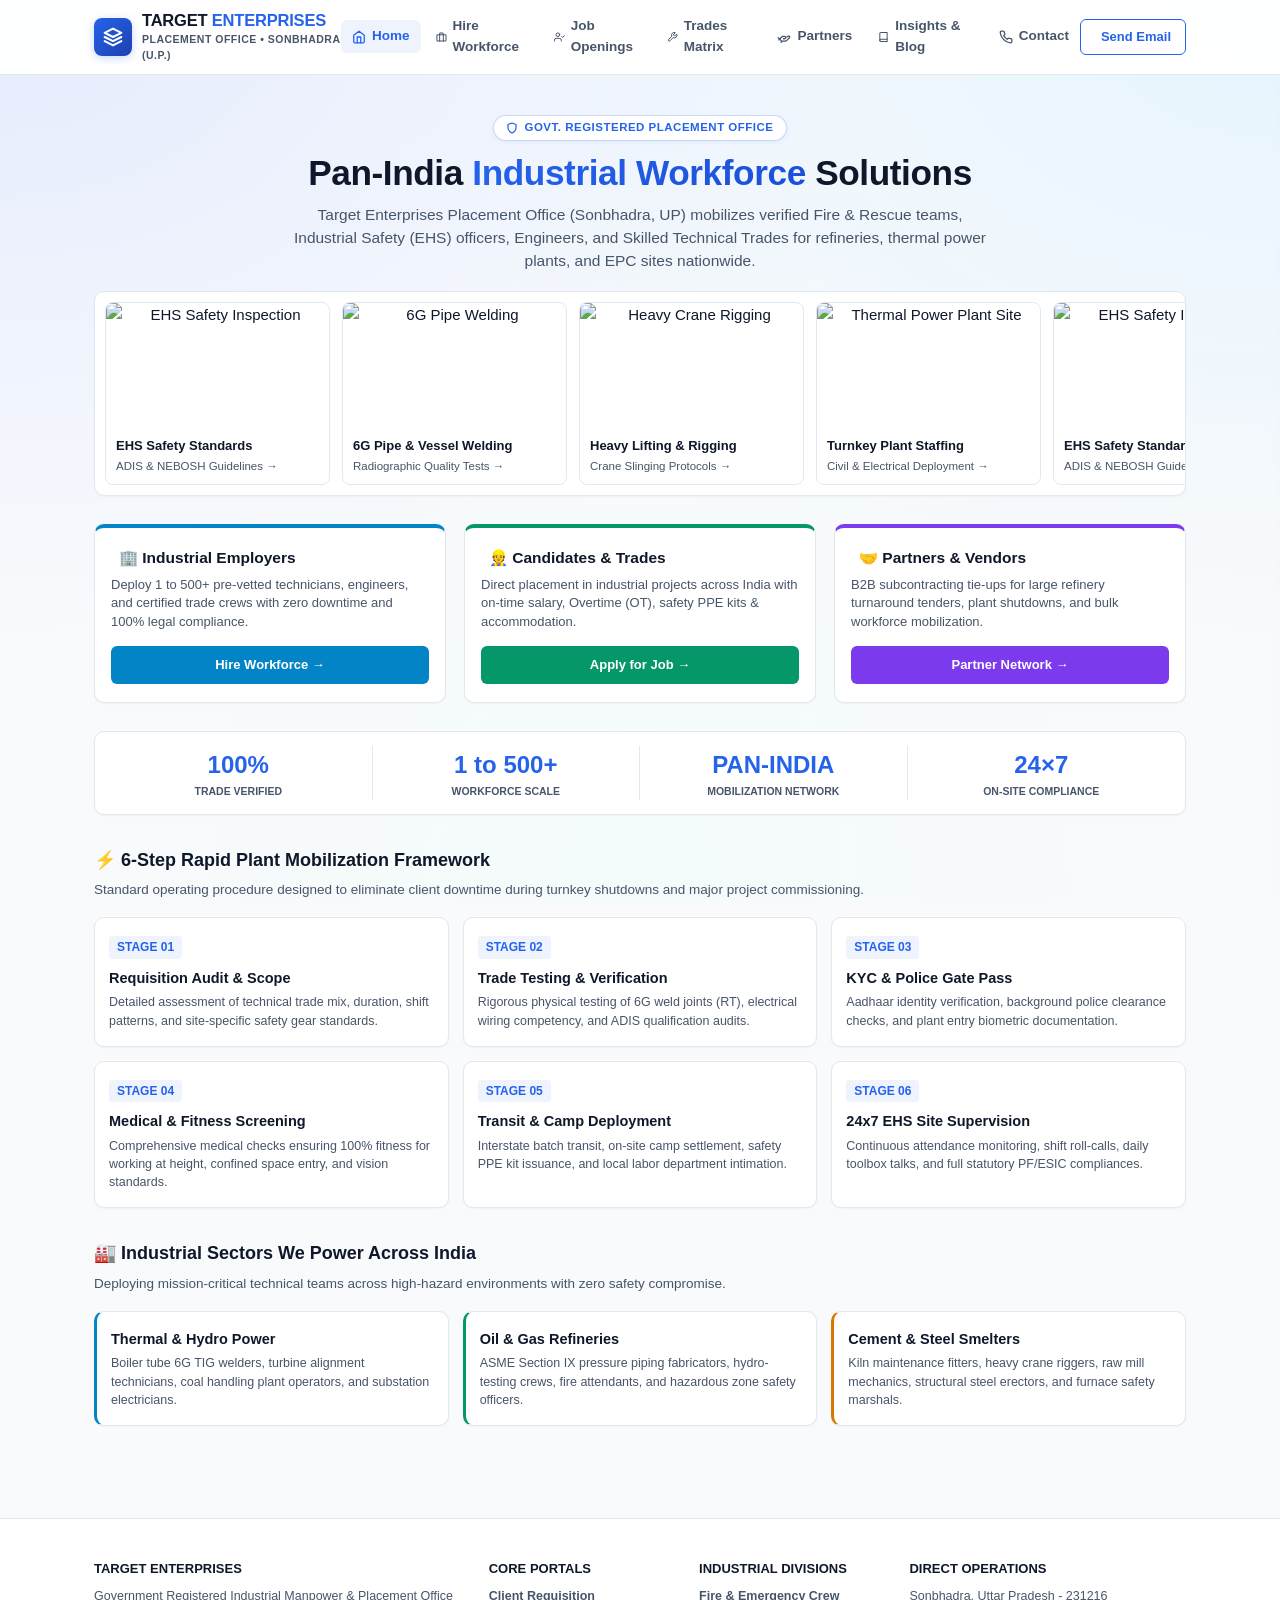
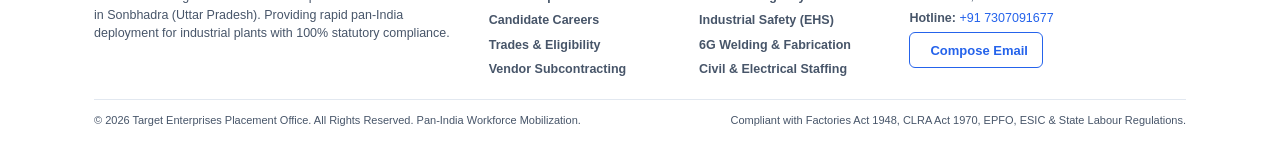
==== index.html @ e590d03d "audit: complete forensic audit pass - fix CSP whitelist for unsplash/formsubmit, auto-closing drawer" ====
<!DOCTYPE html>
<html lang="en">
<head>
  <meta charset="UTF-8" />
  <meta name="viewport" content="width=device-width, initial-scale=1.0, maximum-scale=5.0, viewport-fit=cover" />
  <title>Pan-India Industrial Workforce Solutions | Target Enterprises Placement Office</title>
  <meta name="description" content="Target Enterprises Placement Office Sonbhadra UP. Supply of 1 to 500+ verified technical manpower for refineries, power plants and EPC sites." />
  <link rel="icon" type="image/svg+xml" href="data:image/svg+xml,%3Csvg xmlns='http://www.w3.org/2000/svg' viewBox='0 0 24 24' fill='none' stroke='%232563eb' stroke-width='2.5' stroke-linecap='round' stroke-linejoin='round'%3E%3Cpath d='M12 2L2 7l10 5 10-5-10-5zM2 17l10 5 10-5M2 12l10 5 10-5'/%3E%3C/svg%3E" />
  <link rel="stylesheet" href="style.css?v=2026.09.21" />
</head>
<body>

  <header class="site-header">
    <div class="container header-flex">
      <div class="brand-unit">
        <div class="brand-icon-box"><svg viewBox="0 0 24 24" fill="none" stroke="#ffffff" stroke-width="2.5" stroke-linecap="round" stroke-linejoin="round"><path d="M12 2L2 7l10 5 10-5-10-5zM2 17l10 5 10-5M2 12l10 5 10-5"/></svg></div>
        <div class="brand-details">
          <a href="index.html" class="brand-title">TARGET <span>ENTERPRISES</span></a>
          <span class="brand-subtitle">Placement Office • Sonbhadra (U.P.)</span>
        </div>
      </div>

      <ul class="main-nav-links">
        <li><a href="index.html" class="active"><svg viewBox="0 0 24 24" fill="none" stroke-linecap="round" stroke-linejoin="round"><path d="M3 9l9-7 9 7v11a2 2 0 0 1-2 2H5a2 2 0 0 1-2-2z"></path><polyline points="9 22 9 12 15 12 15 22"></polyline></svg> <span>Home</span></a></li><li><a href="hire-manpower.html"><svg viewBox="0 0 24 24" fill="none" stroke-linecap="round" stroke-linejoin="round"><rect x="2" y="7" width="20" height="14" rx="2" ry="2"></rect><path d="M16 21V5a2 2 0 0 0-2-2h-4a2 2 0 0 0-2 2v16"></path></svg> <span>Hire Workforce</span></a></li><li><a href="jobs.html"><svg viewBox="0 0 24 24" fill="none" stroke-linecap="round" stroke-linejoin="round"><path d="M16 21v-2a4 4 0 0 0-4-4H5a4 4 0 0 0-4 4v2"></path><circle cx="8.5" cy="7" r="4"></circle><polyline points="17 11 19 13 23 9"></polyline></svg> <span>Job Openings</span></a></li><li><a href="services.html"><svg viewBox="0 0 24 24" fill="none" stroke-linecap="round" stroke-linejoin="round"><path d="M14.7 6.3a1 1 0 0 0 0 1.4l1.6 1.6a1 1 0 0 0 1.4 0l3.77-3.77a6 6 0 0 1-7.94 7.94l-6.91 6.91a2.12 2.12 0 0 1-3-3l6.91-6.91a6 6 0 0 1 7.94-7.94l-3.76 3.76z"></path></svg> <span>Trades Matrix</span></a></li><li><a href="partners.html"><svg viewBox="0 0 24 24" fill="none" stroke-linecap="round" stroke-linejoin="round"><path d="M11 15h2a2 2 0 1 0 0-4h-3c-.6 0-1.1.2-1.4.6L3 17"></path><path d="m7 21 1.6-1.4c.3-.4.8-.6 1.4-.6h4c1.1 0 2.1-.4 2.8-1.2l4.6-4.4a2 2 0 0 0-2.8-2.8L17 12"></path><path d="m2 13 6 6"></path></svg> <span>Partners</span></a></li><li><a href="blog.html"><svg viewBox="0 0 24 24" fill="none" stroke-linecap="round" stroke-linejoin="round"><path d="M4 19.5A2.5 2.5 0 0 1 6.5 17H20"></path><path d="M6.5 2H20v20H6.5A2.5 2.5 0 0 1 4 19.5v-15A2.5 2.5 0 0 1 6.5 2z"></path></svg> <span>Insights & Blog</span></a></li><li><a href="contact.html"><svg viewBox="0 0 24 24" fill="none" stroke-linecap="round" stroke-linejoin="round"><path d="M22 16.92v3a2 2 0 0 1-2.18 2 19.79 19.79 0 0 1-8.63-3.07 19.5 19.5 0 0 1-6-6 19.79 19.79 0 0 1-3.07-8.67A2 2 0 0 1 4.11 2h3a2 2 0 0 1 2 1.72 12.84 12.84 0 0 0 .7 2.81 2 2 0 0 1-.45 2.11L8.09 9.91a16 16 0 0 0 6 6l1.27-1.27a2 2 0 0 1 2.11-.45 12.84 12.84 0 0 0 2.81.7A2 2 0 0 1 22 16.92z"></path></svg> <span>Contact</span></a></li>
      </ul>

      <div class="header-action-group">
        <a href="send-email.html" class="header-btn header-btn-email">
          <svg viewBox="0 0 24 24" fill="none" stroke-linecap="round" stroke-linejoin="round"><path d="M4 4h16c1.1 0 2 .9 2 2v12c0 1.1-.9 2-2 2H4c-1.1 0-2-.9-2-2V6c0-1.1.9-2 2-2z"></path><polyline points="22,6 12,13 2,6"></polyline></svg> <span>Send Email</span>
        </a>
        <button class="header-btn-icon-menu" id="openDrawerTrigger" aria-label="Navigation Menu">
          <svg viewBox="0 0 24 24" fill="none" stroke-linecap="round" stroke-linejoin="round"><line x1="4" y1="6" x2="20" y2="6"></line><line x1="4" y1="12" x2="20" y2="12"></line><line x1="4" y1="18" x2="20" y2="18"></line></svg>
        </button>
      </div>
    </div>
  </header>

  <div class="drawer-backdrop" id="drawerBackdrop"></div>
  <div class="mega-drawer" id="megaDrawer">
    <div class="drawer-top">
      <h3>TARGET <span>NAVIGATION</span></h3>
      <button class="drawer-close" id="closeDrawerTrigger" aria-label="Close"><svg viewBox="0 0 24 24" fill="none" stroke-linecap="round" stroke-linejoin="round"><line x1="18" y1="6" x2="6" y2="18"></line><line x1="6" y1="6" x2="18" y2="18"></line></svg></button>
    </div>
    <ul class="drawer-links-list">
      <li><a href="index.html" class="active"><svg viewBox="0 0 24 24" fill="none" stroke-linecap="round" stroke-linejoin="round"><path d="M3 9l9-7 9 7v11a2 2 0 0 1-2 2H5a2 2 0 0 1-2-2z"></path><polyline points="9 22 9 12 15 12 15 22"></polyline></svg> <span>Home</span></a></li><li><a href="hire-manpower.html"><svg viewBox="0 0 24 24" fill="none" stroke-linecap="round" stroke-linejoin="round"><rect x="2" y="7" width="20" height="14" rx="2" ry="2"></rect><path d="M16 21V5a2 2 0 0 0-2-2h-4a2 2 0 0 0-2 2v16"></path></svg> <span>Hire Workforce</span></a></li><li><a href="jobs.html"><svg viewBox="0 0 24 24" fill="none" stroke-linecap="round" stroke-linejoin="round"><path d="M16 21v-2a4 4 0 0 0-4-4H5a4 4 0 0 0-4 4v2"></path><circle cx="8.5" cy="7" r="4"></circle><polyline points="17 11 19 13 23 9"></polyline></svg> <span>Job Openings</span></a></li><li><a href="services.html"><svg viewBox="0 0 24 24" fill="none" stroke-linecap="round" stroke-linejoin="round"><path d="M14.7 6.3a1 1 0 0 0 0 1.4l1.6 1.6a1 1 0 0 0 1.4 0l3.77-3.77a6 6 0 0 1-7.94 7.94l-6.91 6.91a2.12 2.12 0 0 1-3-3l6.91-6.91a6 6 0 0 1 7.94-7.94l-3.76 3.76z"></path></svg> <span>Trades Matrix</span></a></li><li><a href="partners.html"><svg viewBox="0 0 24 24" fill="none" stroke-linecap="round" stroke-linejoin="round"><path d="M11 15h2a2 2 0 1 0 0-4h-3c-.6 0-1.1.2-1.4.6L3 17"></path><path d="m7 21 1.6-1.4c.3-.4.8-.6 1.4-.6h4c1.1 0 2.1-.4 2.8-1.2l4.6-4.4a2 2 0 0 0-2.8-2.8L17 12"></path><path d="m2 13 6 6"></path></svg> <span>Partners</span></a></li><li><a href="blog.html"><svg viewBox="0 0 24 24" fill="none" stroke-linecap="round" stroke-linejoin="round"><path d="M4 19.5A2.5 2.5 0 0 1 6.5 17H20"></path><path d="M6.5 2H20v20H6.5A2.5 2.5 0 0 1 4 19.5v-15A2.5 2.5 0 0 1 6.5 2z"></path></svg> <span>Insights & Blog</span></a></li><li><a href="contact.html"><svg viewBox="0 0 24 24" fill="none" stroke-linecap="round" stroke-linejoin="round"><path d="M22 16.92v3a2 2 0 0 1-2.18 2 19.79 19.79 0 0 1-8.63-3.07 19.5 19.5 0 0 1-6-6 19.79 19.79 0 0 1-3.07-8.67A2 2 0 0 1 4.11 2h3a2 2 0 0 1 2 1.72 12.84 12.84 0 0 0 .7 2.81 2 2 0 0 1-.45 2.11L8.09 9.91a16 16 0 0 0 6 6l1.27-1.27a2 2 0 0 1 2.11-.45 12.84 12.84 0 0 0 2.81.7A2 2 0 0 1 22 16.92z"></path></svg> <span>Contact</span></a></li>
      <li>
        <a href="send-email.html" style="background:var(--primary-subtle); color:var(--primary);">
          <svg viewBox="0 0 24 24" fill="none" stroke-linecap="round" stroke-linejoin="round"><path d="M4 4h16c1.1 0 2 .9 2 2v12c0 1.1-.9 2-2 2H4c-1.1 0-2-.9-2-2V6c0-1.1.9-2 2-2z"></path><polyline points="22,6 12,13 2,6"></polyline></svg> <span>Send Official Email</span>
        </a>
      </li>
    </ul>
    <div style="margin-top:auto; padding-top:14px; border-top:1px solid var(--border);">
      <a href="tel:+917307091677" class="btn-card btn-card-primary">
        <svg viewBox="0 0 24 24" fill="none" stroke-linecap="round" stroke-linejoin="round"><path d="M22 16.92v3a2 2 0 0 1-2.18 2 19.79 19.79 0 0 1-8.63-3.07 19.5 19.5 0 0 1-6-6 19.79 19.79 0 0 1-3.07-8.67A2 2 0 0 1 4.11 2h3a2 2 0 0 1 2 1.72 12.84 12.84 0 0 0 .7 2.81 2 2 0 0 1-.45 2.11L8.09 9.91a16 16 0 0 0 6 6l1.27-1.27a2 2 0 0 1 2.11-.45 12.84 12.84 0 0 0 2.81.7A2 2 0 0 1 22 16.92z"></path></svg> Call Hotline: +91 7307091677
      </a>
    </div>
  </div>

  <section class="hero-wrapper">
    <div class="container">
      <div class="pill-badge"><svg viewBox="0 0 24 24" fill="none" stroke-linecap="round" stroke-linejoin="round"><path d="M12 22s8-4 8-10V5l-8-3-8 3v7c0 6 8 10 8 10z"></path></svg> Govt. Registered Placement Office</div>
      <h1 class="hero-headline">Pan-India <span>Industrial Workforce</span> Solutions</h1>
      <p class="hero-subline">Target Enterprises Placement Office (Sonbhadra, UP) mobilizes verified Fire &amp; Rescue teams, Industrial Safety (EHS) officers, Engineers, and Skilled Technical Trades for refineries, thermal power plants, and EPC sites nationwide.</p>

      <div class="slider-outer-box">
        <div class="slider-track">
          <a href="services.html#ehs-safety" class="slide-card-link">
            <img src="https://images.unsplash.com/photo-1581092160607-ee22621dd758?auto=format&fit=crop&w=450&q=80" alt="EHS Safety Inspection" loading="lazy" />
            <div class="slide-info"><h4>EHS Safety Standards</h4><p>ADIS &amp; NEBOSH Guidelines &rarr;</p></div>
          </a>
          <a href="services.html#welding-6g" class="slide-card-link">
            <img src="https://images.unsplash.com/photo-1504307651254-35680f356dfd?auto=format&fit=crop&w=450&q=80" alt="6G Pipe Welding" loading="lazy" />
            <div class="slide-info"><h4>6G Pipe &amp; Vessel Welding</h4><p>Radiographic Quality Tests &rarr;</p></div>
          </a>
          <a href="services.html#heavy-rigging" class="slide-card-link">
            <img src="https://images.unsplash.com/photo-1516937941344-00b4e0337589?auto=format&fit=crop&w=450&q=80" alt="Heavy Crane Rigging" loading="lazy" />
            <div class="slide-info"><h4>Heavy Lifting &amp; Rigging</h4><p>Crane Slinging Protocols &rarr;</p></div>
          </a>
          <a href="services.html#turnkey-plants" class="slide-card-link">
            <img src="https://images.unsplash.com/photo-1486406146926-c627a92ad1ab?auto=format&fit=crop&w=450&q=80" alt="Thermal Power Plant Site" loading="lazy" />
            <div class="slide-info"><h4>Turnkey Plant Staffing</h4><p>Civil &amp; Electrical Deployment &rarr;</p></div>
          </a>
          <!-- Marquee Duplicates -->
          <a href="services.html#ehs-safety" class="slide-card-link">
            <img src="https://images.unsplash.com/photo-1581092160607-ee22621dd758?auto=format&fit=crop&w=450&q=80" alt="EHS Safety Inspection" loading="lazy" />
            <div class="slide-info"><h4>EHS Safety Standards</h4><p>ADIS &amp; NEBOSH Guidelines &rarr;</p></div>
          </a>
          <a href="services.html#welding-6g" class="slide-card-link">
            <img src="https://images.unsplash.com/photo-1504307651254-35680f356dfd?auto=format&fit=crop&w=450&q=80" alt="6G Pipe Welding" loading="lazy" />
            <div class="slide-info"><h4>6G Pipe &amp; Vessel Welding</h4><p>Radiographic Quality Tests &rarr;</p></div>
          </a>
          <a href="services.html#heavy-rigging" class="slide-card-link">
            <img src="https://images.unsplash.com/photo-1516937941344-00b4e0337589?auto=format&fit=crop&w=450&q=80" alt="Heavy Crane Rigging" loading="lazy" />
            <div class="slide-info"><h4>Heavy Lifting &amp; Rigging</h4><p>Crane Slinging Protocols &rarr;</p></div>
          </a>
          <a href="services.html#turnkey-plants" class="slide-card-link">
            <img src="https://images.unsplash.com/photo-1486406146926-c627a92ad1ab?auto=format&fit=crop&w=450&q=80" alt="Thermal Power Plant Site" loading="lazy" />
            <div class="slide-info"><h4>Turnkey Plant Staffing</h4><p>Civil &amp; Electrical Deployment &rarr;</p></div>
          </a>
        </div>
      </div>

      <div class="gateway-grid">
        <div class="gateway-card gate-client">
          <div>
            <div class="gateway-head"><span style="color:var(--blue);"><svg viewBox="0 0 24 24" fill="none" stroke-linecap="round" stroke-linejoin="round"><rect x="2" y="7" width="20" height="14" rx="2" ry="2"></rect><path d="M16 21V5a2 2 0 0 0-2-2h-4a2 2 0 0 0-2 2v16"></path></svg></span><div class="gateway-title">🏢 Industrial Employers</div></div>
            <p class="gateway-desc">Deploy 1 to 500+ pre-vetted technicians, engineers, and certified trade crews with zero downtime and 100% legal compliance.</p>
          </div>
          <a href="hire-manpower.html" class="btn-card btn-card-blue">Hire Workforce &rarr;</a>
        </div>

        <div class="gateway-card gate-candidate">
          <div>
            <div class="gateway-head"><span style="color:var(--green);"><svg viewBox="0 0 24 24" fill="none" stroke-linecap="round" stroke-linejoin="round"><path d="M16 21v-2a4 4 0 0 0-4-4H5a4 4 0 0 0-4 4v2"></path><circle cx="8.5" cy="7" r="4"></circle><polyline points="17 11 19 13 23 9"></polyline></svg></span><div class="gateway-title">👷 Candidates &amp; Trades</div></div>
            <p class="gateway-desc">Direct placement in industrial projects across India with on-time salary, Overtime (OT), safety PPE kits &amp; accommodation.</p>
          </div>
          <a href="jobs.html" class="btn-card btn-card-green">Apply for Job &rarr;</a>
        </div>

        <div class="gateway-card gate-partner">
          <div>
            <div class="gateway-head"><span style="color:var(--purple);"><svg viewBox="0 0 24 24" fill="none" stroke-linecap="round" stroke-linejoin="round"><path d="M11 15h2a2 2 0 1 0 0-4h-3c-.6 0-1.1.2-1.4.6L3 17"></path><path d="m7 21 1.6-1.4c.3-.4.8-.6 1.4-.6h4c1.1 0 2.1-.4 2.8-1.2l4.6-4.4a2 2 0 0 0-2.8-2.8L17 12"></path><path d="m2 13 6 6"></path></svg></span><div class="gateway-title">🤝 Partners &amp; Vendors</div></div>
            <p class="gateway-desc">B2B subcontracting tie-ups for large refinery turnaround tenders, plant shutdowns, and bulk workforce mobilization.</p>
          </div>
          <a href="partners.html" class="btn-card btn-card-purple">Partner Network &rarr;</a>
        </div>
      </div>

      <div class="stats-bar">
        <div class="stat-item"><div class="stat-number">100%</div><div class="stat-label">Trade Verified</div></div>
        <div class="stat-item"><div class="stat-number">1 to 500+</div><div class="stat-label">Workforce Scale</div></div>
        <div class="stat-item"><div class="stat-number">PAN-INDIA</div><div class="stat-label">Mobilization Network</div></div>
        <div class="stat-item"><div class="stat-number">24×7</div><div class="stat-label">On-Site Compliance</div></div>
      </div>

      <!-- COMPREHENSIVE SECTION 1: RAPID MOBILIZATION WORKFLOW -->
      <div class="rich-section">
        <h2 class="rich-section-title">⚡ 6-Step Rapid Plant Mobilization Framework</h2>
        <p class="rich-section-sub">Standard operating procedure designed to eliminate client downtime during turnkey shutdowns and major project commissioning.</p>
        <div class="workflow-grid">
          <div class="workflow-step-card">
            <span class="workflow-step-num">STAGE 01</span>
            <h4 class="workflow-step-title">Requisition Audit &amp; Scope</h4>
            <p class="workflow-step-desc">Detailed assessment of technical trade mix, duration, shift patterns, and site-specific safety gear standards.</p>
          </div>
          <div class="workflow-step-card">
            <span class="workflow-step-num">STAGE 02</span>
            <h4 class="workflow-step-title">Trade Testing &amp; Verification</h4>
            <p class="workflow-step-desc">Rigorous physical testing of 6G weld joints (RT), electrical wiring competency, and ADIS qualification audits.</p>
          </div>
          <div class="workflow-step-card">
            <span class="workflow-step-num">STAGE 03</span>
            <h4 class="workflow-step-title">KYC &amp; Police Gate Pass</h4>
            <p class="workflow-step-desc">Aadhaar identity verification, background police clearance checks, and plant entry biometric documentation.</p>
          </div>
          <div class="workflow-step-card">
            <span class="workflow-step-num">STAGE 04</span>
            <h4 class="workflow-step-title">Medical &amp; Fitness Screening</h4>
            <p class="workflow-step-desc">Comprehensive medical checks ensuring 100% fitness for working at height, confined space entry, and vision standards.</p>
          </div>
          <div class="workflow-step-card">
            <span class="workflow-step-num">STAGE 05</span>
            <h4 class="workflow-step-title">Transit &amp; Camp Deployment</h4>
            <p class="workflow-step-desc">Interstate batch transit, on-site camp settlement, safety PPE kit issuance, and local labor department intimation.</p>
          </div>
          <div class="workflow-step-card">
            <span class="workflow-step-num">STAGE 06</span>
            <h4 class="workflow-step-title">24x7 EHS Site Supervision</h4>
            <p class="workflow-step-desc">Continuous attendance monitoring, shift roll-calls, daily toolbox talks, and full statutory PF/ESIC compliances.</p>
          </div>
        </div>
      </div>

      <!-- COMPREHENSIVE SECTION 2: HIGH HAZARD PLANT SECTORS -->
      <div class="rich-section">
        <h2 class="rich-section-title">🏭 Industrial Sectors We Power Across India</h2>
        <p class="rich-section-sub">Deploying mission-critical technical teams across high-hazard environments with zero safety compromise.</p>
        <div class="workflow-grid">
          <div class="workflow-step-card" style="border-left: 3px solid var(--blue);">
            <h4 class="workflow-step-title">Thermal &amp; Hydro Power</h4>
            <p class="workflow-step-desc">Boiler tube 6G TIG welders, turbine alignment technicians, coal handling plant operators, and substation electricians.</p>
          </div>
          <div class="workflow-step-card" style="border-left: 3px solid var(--green);">
            <h4 class="workflow-step-title">Oil &amp; Gas Refineries</h4>
            <p class="workflow-step-desc">ASME Section IX pressure piping fabricators, hydro-testing crews, fire attendants, and hazardous zone safety officers.</p>
          </div>
          <div class="workflow-step-card" style="border-left: 3px solid var(--amber);">
            <h4 class="workflow-step-title">Cement &amp; Steel Smelters</h4>
            <p class="workflow-step-desc">Kiln maintenance fitters, heavy crane riggers, raw mill mechanics, structural steel erectors, and furnace safety marshals.</p>
          </div>
        </div>
      </div>
    </div>
  </section>

  <footer class="site-footer-4col">
    <div class="container">
      <div class="footer-grid">
        <div class="footer-col">
          <h4>TARGET ENTERPRISES</h4>
          <p>Government Registered Industrial Manpower &amp; Placement Office in Sonbhadra (Uttar Pradesh). Providing rapid pan-India deployment for industrial plants with 100% statutory compliance.</p>
        </div>
        <div class="footer-col">
          <h4>Core Portals</h4>
          <ul class="footer-links-list">
            <li><a href="hire-manpower.html">Client Requisition</a></li>
            <li><a href="jobs.html">Candidate Careers</a></li>
            <li><a href="services.html">Trades &amp; Eligibility</a></li>
            <li><a href="partners.html">Vendor Subcontracting</a></li>
          </ul>
        </div>
        <div class="footer-col">
          <h4>Industrial Divisions</h4>
          <ul class="footer-links-list">
            <li><a href="services.html#ehs-safety">Fire &amp; Emergency Crew</a></li>
            <li><a href="services.html#ehs-safety">Industrial Safety (EHS)</a></li>
            <li><a href="services.html#welding-6g">6G Welding &amp; Fabrication</a></li>
            <li><a href="services.html#turnkey-plants">Civil &amp; Electrical Staffing</a></li>
          </ul>
        </div>
        <div class="footer-col">
          <h4>Direct Operations</h4>
          <p>Sonbhadra, Uttar Pradesh - 231216</p>
          <p style="margin-top:3px;"><strong>Hotline:</strong> <a href="tel:+917307091677" style="color:var(--primary);">+91 7307091677</a></p>
          <p style="margin-top:5px;"><a href="send-email.html" class="header-btn header-btn-email"><svg viewBox="0 0 24 24" fill="none" stroke-linecap="round" stroke-linejoin="round"><path d="M4 4h16c1.1 0 2 .9 2 2v12c0 1.1-.9 2-2 2H4c-1.1 0-2-.9-2-2V6c0-1.1.9-2 2-2z"></path><polyline points="22,6 12,13 2,6"></polyline></svg> Compose Email</a></p>
        </div>
      </div>
      <div class="footer-bottom-bar">
        <span>&copy; 2026 Target Enterprises Placement Office. All Rights Reserved. Pan-India Workforce Mobilization.</span>
        <span>Compliant with Factories Act 1948, CLRA Act 1970, EPFO, ESIC &amp; State Labour Regulations.</span>
      </div>
    </div>
  </footer>

  <div class="mobile-sticky-dock">
    <a href="tel:+917307091677" class="dock-btn"><svg viewBox="0 0 24 24" fill="none" stroke-linecap="round" stroke-linejoin="round"><path d="M22 16.92v3a2 2 0 0 1-2.18 2 19.79 19.79 0 0 1-8.63-3.07 19.5 19.5 0 0 1-6-6 19.79 19.79 0 0 1-3.07-8.67A2 2 0 0 1 4.11 2h3a2 2 0 0 1 2 1.72 12.84 12.84 0 0 0 .7 2.81 2 2 0 0 1-.45 2.11L8.09 9.91a16 16 0 0 0 6 6l1.27-1.27a2 2 0 0 1 2.11-.45 12.84 12.84 0 0 0 2.81.7A2 2 0 0 1 22 16.92z"></path></svg> Call</a>
    <a href="send-email.html" class="dock-btn dock-btn-primary"><svg viewBox="0 0 24 24" fill="none" stroke-linecap="round" stroke-linejoin="round"><path d="M4 4h16c1.1 0 2 .9 2 2v12c0 1.1-.9 2-2 2H4c-1.1 0-2-.9-2-2V6c0-1.1.9-2 2-2z"></path><polyline points="22,6 12,13 2,6"></polyline></svg> Email</a>
    <a href="hire-manpower.html" class="dock-btn"><svg viewBox="0 0 24 24" fill="none" stroke-linecap="round" stroke-linejoin="round"><rect x="2" y="7" width="20" height="14" rx="2" ry="2"></rect><path d="M16 21V5a2 2 0 0 0-2-2h-4a2 2 0 0 0-2 2v16"></path></svg> Hire</a>
    <a href="jobs.html" class="dock-btn"><svg viewBox="0 0 24 24" fill="none" stroke-linecap="round" stroke-linejoin="round"><path d="M16 21v-2a4 4 0 0 0-4-4H5a4 4 0 0 0-4 4v2"></path><circle cx="8.5" cy="7" r="4"></circle><polyline points="17 11 19 13 23 9"></polyline></svg> Jobs</a>
  </div>

  <script>
    var openTrigger = document.getElementById('openDrawerTrigger');
    var closeTrigger = document.getElementById('closeDrawerTrigger');
    var drawerEl = document.getElementById('megaDrawer');
    var backdropEl = document.getElementById('drawerBackdrop');

    function toggleMenu(isOpen) {
      if (isOpen) {
        drawerEl.classList.add('open');
        backdropEl.classList.add('active');
        document.body.style.overflow = 'hidden';
      } else {
        drawerEl.classList.remove('open');
        backdropEl.classList.remove('active');
        document.body.style.overflow = '';
      }
    }
    if (openTrigger) openTrigger.addEventListener('click', function() { toggleMenu(true); });
    if (closeTrigger) closeTrigger.addEventListener('click', function() { toggleMenu(false); });
    if (backdropEl) backdropEl.addEventListener('click', function() { toggleMenu(false); });

    // SLIDER AUTO-RESUME CONTROLLER (2.5 SECONDS EXACT PAUSE)
    var sliderTrack = document.querySelector('.slider-track');
    if (sliderTrack) {
      var resumeTimeout;
      function pauseAndAutoResume() {
        sliderTrack.style.animationPlayState = 'paused';
        clearTimeout(resumeTimeout);
        resumeTimeout = setTimeout(function() {
          sliderTrack.style.animationPlayState = 'running';
        }, 2500);
      }
      sliderTrack.addEventListener('mouseenter', pauseAndAutoResume);
      sliderTrack.addEventListener('touchstart', pauseAndAutoResume, { passive: true });
      sliderTrack.addEventListener('click', pauseAndAutoResume);
    }
  </script>

  <script>
    var openTrigger = document.getElementById('openDrawerTrigger');
    var closeTrigger = document.getElementById('closeDrawerTrigger');
    var drawerEl = document.getElementById('megaDrawer');
    var backdropEl = document.getElementById('drawerBackdrop');

    function toggleMenu(isOpen) {
      if (isOpen) {
        drawerEl.classList.add('open');
        backdropEl.classList.add('active');
        document.body.style.overflow = 'hidden';
      } else {
        drawerEl.classList.remove('open');
        backdropEl.classList.remove('active');
        document.body.style.overflow = '';
      }
    }
    if (openTrigger) openTrigger.addEventListener('click', function() { toggleMenu(true); });
    if (closeTrigger) closeTrigger.addEventListener('click', function() { toggleMenu(false); });
    if (backdropEl) backdropEl.addEventListener('click', function() { toggleMenu(false); });

    // Auto close drawer when any link inside it is clicked (fixes in-page anchor freeze)
    if (drawerEl) {
      var dLinks = drawerEl.querySelectorAll('a');
      dLinks.forEach(function(link) {
        link.addEventListener('click', function() { toggleMenu(false); });
      });
    }

    // 2.5-Second Slider Pause & Auto-Resume Controller
    var sliderTrack = document.querySelector('.slider-track');
    if (sliderTrack) {
      var resumeTimeout;
      function pauseAndAutoResume() {
        sliderTrack.style.animationPlayState = 'paused';
        clearTimeout(resumeTimeout);
        resumeTimeout = setTimeout(function() {
          sliderTrack.style.animationPlayState = 'running';
        }, 2500);
      }
      sliderTrack.addEventListener('mouseenter', pauseAndAutoResume);
      sliderTrack.addEventListener('touchstart', pauseAndAutoResume, { passive: true });
      sliderTrack.addEventListener('click', pauseAndAutoResume);
    }
  </script>

</body>
</html>
---- style.css ----
/* TARGET ENTERPRISES - FORENSIC AUDITED MASTER DESIGN SYSTEM */
:root {
  --bg: #f8fafc;
  --surface: #ffffff;
  --surface-subtle: #f1f5f9;
  --border: #e2e8f0;
  --border-input: #cbd5e1;
  --text-main: #0f172a;
  --text-muted: #475569;
  --primary: #2563eb;
  --primary-hover: #1d4ed8;
  --primary-subtle: rgba(37, 99, 235, 0.08);
  --blue: #0284c7;
  --green: #059669;
  --amber: #d97706;
  --purple: #7c3aed;
  --red: #dc2626;
  --shadow-xs: 0 1px 2px rgba(15, 23, 42, 0.04);
  --shadow-sm: 0 2px 6px rgba(15, 23, 42, 0.06);
  --shadow-card: 0 4px 20px -2px rgba(15, 23, 42, 0.07);
  --radius: 10px;
}

*, *::before, *::after {
  box-sizing: border-box;
  margin: 0;
  padding: 0;
}

html {
  width: 100%;
  max-width: 100%;
  overflow-x: hidden;
  -webkit-text-size-adjust: 100%;
  scroll-behavior: smooth;
}

body {
  width: 100%;
  max-width: 100%;
  overflow-x: hidden;
  position: relative;
  background-color: var(--bg);
  background-image: 
    radial-gradient(at 0% 0%, rgba(224, 231, 255, 0.75) 0px, transparent 50%),
    radial-gradient(at 100% 0%, rgba(224, 242, 254, 0.75) 0px, transparent 50%),
    radial-gradient(at 50% 100%, rgba(240, 253, 250, 0.5) 0px, transparent 50%);
  background-attachment: fixed;
  color: var(--text-main);
  font-family: -apple-system, BlinkMacSystemFont, "Segoe UI", Roboto, Helvetica, Arial, sans-serif;
  font-size: 15px;
  line-height: 1.55;
  -webkit-font-smoothing: antialiased;
  padding-bottom: 0;
}

a { text-decoration: none; color: inherit; }

.container {
  width: 100%;
  max-width: 1140px;
  margin: 0 auto;
  padding-left: clamp(14px, 3vw, 24px);
  padding-right: clamp(14px, 3vw, 24px);
  overflow: hidden;
}

/* HEADER */
.site-header {
  position: sticky;
  top: 0;
  background: rgba(255, 255, 255, 0.96);
  backdrop-filter: blur(14px);
  -webkit-backdrop-filter: blur(14px);
  border-bottom: 1px solid var(--border);
  z-index: 1000;
  padding: 10px 0;
  width: 100%;
}
.header-flex {
  display: flex;
  justify-content: space-between;
  align-items: center;
  width: 100%;
}
.brand-unit { display: flex; align-items: center; gap: 10px; }
.brand-icon-box {
  width: 38px;
  height: 38px;
  background: linear-gradient(135deg, var(--primary), #1e40af);
  border-radius: 8px;
  display: flex;
  align-items: center;
  justify-content: center;
  flex-shrink: 0;
  box-shadow: 0 2px 8px rgba(37, 99, 235, 0.25);
}
.brand-icon-box svg { width: 20px; height: 20px; stroke: #ffffff; }
.brand-details { display: flex; flex-direction: column; }
.brand-title { font-size: 16.5px; font-weight: 800; letter-spacing: -0.2px; color: var(--text-main); line-height: 1.2; }
.brand-title span { color: var(--primary); }
.brand-subtitle { font-size: 10.5px; color: var(--text-muted); font-weight: 700; text-transform: uppercase; letter-spacing: 0.5px; }

.main-nav-links { display: flex; align-items: center; gap: 4px; list-style: none; }
.main-nav-links a {
  display: flex;
  align-items: center;
  gap: 6px;
  padding: 6px 11px;
  border-radius: 6px;
  font-size: 13.5px;
  font-weight: 600;
  color: var(--text-muted);
  transition: all 0.15s ease;
}
.main-nav-links a svg { width: 14px; height: 14px; stroke: currentColor; stroke-width: 2.2; }
.main-nav-links a:hover { color: var(--primary); background: var(--primary-subtle); }
.main-nav-links a.active { color: var(--primary); background: var(--primary-subtle); font-weight: 700; }

.header-action-group { display: flex; align-items: center; gap: 8px; }
.header-btn {
  height: 36px;
  padding: 0 14px;
  border-radius: 6px;
  font-size: 13px;
  font-weight: 700;
  display: inline-flex;
  align-items: center;
  justify-content: center;
  text-align: center;
  gap: 6px;
  cursor: pointer;
  border: 1px solid transparent;
  white-space: nowrap;
  transition: all 0.15s ease;
}
.header-btn-email { background: #ffffff; border-color: var(--primary); color: var(--primary); }
.header-btn-email:hover { background: var(--primary); color: #ffffff; }
.header-btn-icon-menu {
  display: none;
  width: 36px;
  height: 36px;
  padding: 0;
  border-radius: 6px;
  background: var(--surface-subtle);
  border: 1px solid var(--border);
  color: var(--text-main);
  align-items: center;
  justify-content: center;
  cursor: pointer;
}
.header-btn-icon-menu svg { width: 18px; height: 18px; stroke: currentColor; stroke-width: 2.2; }

/* DRAWER */
.drawer-backdrop {
  position: fixed;
  inset: 0;
  background: rgba(15, 23, 42, 0.45);
  backdrop-filter: blur(4px);
  z-index: 2000;
  display: none;
}
.drawer-backdrop.active { display: block; }
.mega-drawer {
  position: fixed;
  top: 0;
  right: -300px;
  width: 280px;
  height: 100vh;
  background: #ffffff;
  border-left: 1px solid var(--border);
  z-index: 2500;
  padding: 16px 14px;
  display: flex;
  flex-direction: column;
  box-shadow: -6px 0 20px rgba(0,0,0,0.08);
  transition: right 0.25s cubic-bezier(0.16, 1, 0.3, 1);
  overflow-y: auto;
}
.mega-drawer.open { right: 0; }
.drawer-top {
  display: flex;
  justify-content: space-between;
  align-items: center;
  padding-bottom: 12px;
  border-bottom: 1px solid var(--border);
  margin-bottom: 12px;
}
.drawer-top h3 { font-size: 15px; font-weight: 800; }
.drawer-close {
  background: var(--surface-subtle);
  border: 1px solid var(--border);
  border-radius: 6px;
  width: 30px;
  height: 30px;
  display: flex;
  align-items: center;
  justify-content: center;
  cursor: pointer;
  color: var(--text-muted);
}
.drawer-links-list { display: flex; flex-direction: column; gap: 4px; list-style: none; }
.drawer-links-list a {
  display: flex;
  align-items: center;
  gap: 10px;
  padding: 9px 12px;
  border-radius: 6px;
  font-size: 14px;
  font-weight: 600;
  color: var(--text-main);
}
.drawer-links-list a svg { width: 16px; height: 16px; stroke: var(--primary); stroke-width: 2.2; }
.drawer-links-list a:hover, .drawer-links-list a.active { background: var(--primary-subtle); color: var(--primary); font-weight: 700; }

/* HERO & BADGES */
.hero-wrapper {
  padding: clamp(24px, 4vw, 40px) 0 clamp(16px, 3vw, 24px) 0;
  text-align: center;
  width: 100%;
}
.pill-badge {
  display: inline-flex;
  align-items: center;
  justify-content: center;
  text-align: center;
  gap: 6px;
  background: #ffffff;
  color: var(--primary);
  border: 1px solid rgba(37, 99, 235, 0.25);
  box-shadow: 0 1px 4px rgba(37, 99, 235, 0.08);
  font-size: 11.5px;
  font-weight: 800;
  padding: 4px 12px;
  border-radius: 16px;
  text-transform: uppercase;
  letter-spacing: 0.5px;
  margin: 0 auto 10px auto;
  width: auto;
  max-width: 95%;
  height: 26px;
}
.pill-badge svg { width: 12px; height: 12px; stroke: currentColor; stroke-width: 2.5; }

.hero-headline {
  font-size: clamp(1.4rem, 2.5vw + 0.7rem, 2.2rem);
  font-weight: 900;
  letter-spacing: -0.4px;
  line-height: 1.25;
  margin-bottom: 8px;
  color: var(--text-main);
}
.hero-headline span {
  background: linear-gradient(135deg, var(--primary), #1d4ed8);
  -webkit-background-clip: text;
  -webkit-text-fill-color: transparent;
}
.hero-subline {
  font-size: clamp(13.5px, 1.1vw + 0.3rem, 15.5px);
  color: var(--text-muted);
  max-width: 700px;
  margin: 0 auto 18px auto;
  line-height: 1.5;
}

/* MARQUEE SLIDER */
.slider-outer-box {
  width: 100%;
  max-width: 100%;
  overflow: hidden;
  border-radius: var(--radius);
  margin: 10px 0 28px 0;
  border: 1px solid var(--border);
  background: #ffffff;
  contain: paint;
  position: relative;
  box-shadow: var(--shadow-xs);
}
.slider-track {
  display: flex;
  gap: 12px;
  padding: 10px;
  animation: smoothMarquee 26s linear infinite;
  width: max-content;
}
.slide-card-link {
  display: block;
  width: clamp(190px, 42vw, 225px);
  flex-shrink: 0;
  border-radius: 8px;
  overflow: hidden;
  background: #ffffff;
  border: 1px solid var(--border);
  cursor: pointer;
  transition: transform 0.2s ease, border-color 0.15s ease;
}
.slide-card-link:hover {
  transform: translateY(-2px);
  border-color: var(--primary);
}
.slide-card-link img { width: 100%; height: clamp(100px, 19vw, 125px); object-fit: cover; display: block; }
.slide-info { padding: 8px 10px; text-align: left; }
.slide-info h4 { font-size: 13px; font-weight: 800; color: var(--text-main); }
.slide-info p { font-size: 11.5px; color: var(--text-muted); margin-top: 2px; }

@keyframes smoothMarquee {
  0% { transform: translateX(0); }
  100% { transform: translateX(calc(-237px * 4)); }
}

/* GATEWAY CARDS */
.gateway-grid {
  display: grid;
  grid-template-columns: repeat(3, 1fr);
  gap: clamp(12px, 2vw, 18px);
  margin-bottom: 28px;
  text-align: left;
  width: 100%;
}
.gateway-card {
  background: #ffffff;
  border: 1px solid var(--border);
  border-radius: var(--radius);
  padding: 18px 16px;
  display: flex;
  flex-direction: column;
  justify-content: space-between;
  box-shadow: var(--shadow-xs);
  transition: transform 0.2s ease;
}
.gateway-card:hover { transform: translateY(-2px); }
.gate-client { border-top: 4px solid var(--blue); }
.gate-candidate { border-top: 4px solid var(--green); }
.gate-partner { border-top: 4px solid var(--purple); }
.gateway-head { display: flex; align-items: center; gap: 8px; margin-bottom: 6px; }
.gateway-title { font-size: 15.5px; font-weight: 800; color: var(--text-main); }
.gateway-desc { font-size: 13px; color: var(--text-muted); margin-bottom: 14px; line-height: 1.45; }

.btn-card {
  height: 38px;
  display: inline-flex;
  align-items: center;
  justify-content: center;
  text-align: center;
  padding: 0 14px;
  border-radius: 6px;
  font-size: 13px;
  font-weight: 700;
  border: none;
  cursor: pointer;
  width: 100%;
  transition: all 0.15s ease;
}
.btn-card-blue { background: var(--blue); color: #ffffff; }
.btn-card-green { background: var(--green); color: #ffffff; }
.btn-card-purple { background: var(--purple); color: #ffffff; }
.btn-card-primary { background: var(--primary); color: #ffffff; }
.btn-card:hover { filter: brightness(1.08); }

/* STATS */
.stats-bar {
  display: grid;
  grid-template-columns: repeat(4, 1fr);
  background: #ffffff;
  border: 1px solid var(--border);
  border-radius: var(--radius);
  padding: 14px 10px;
  margin-bottom: 28px;
  text-align: center;
  width: 100%;
  box-shadow: var(--shadow-xs);
}
.stat-item { border-right: 1px solid var(--border); padding: 0 6px; }
.stat-item:last-child { border-right: none; }
.stat-number { font-size: clamp(18px, 2.5vw, 24px); font-weight: 900; color: var(--primary); }
.stat-label { font-size: 10.5px; color: var(--text-muted); font-weight: 700; text-transform: uppercase; }

/* COMPREHENSIVE SECTIONS */
.rich-section { margin: 32px 0; text-align: left; }
.rich-section-title {
  font-size: 18px;
  font-weight: 800;
  color: var(--text-main);
  margin-bottom: 6px;
  display: flex;
  align-items: center;
  gap: 8px;
}
.rich-section-sub { font-size: 13.5px; color: var(--text-muted); margin-bottom: 16px; }
.workflow-grid { display: grid; grid-template-columns: repeat(3, 1fr); gap: 14px; }
.workflow-step-card {
  background: #ffffff;
  border: 1px solid var(--border);
  border-radius: var(--radius);
  padding: 16px 14px;
  box-shadow: var(--shadow-xs);
}
.workflow-step-num {
  font-size: 12px;
  font-weight: 900;
  color: var(--primary);
  background: var(--primary-subtle);
  padding: 2px 8px;
  border-radius: 4px;
  display: inline-block;
  margin-bottom: 8px;
}
.workflow-step-title { font-size: 14.5px; font-weight: 800; color: var(--text-main); margin-bottom: 4px; }
.workflow-step-desc { font-size: 12.5px; color: var(--text-muted); line-height: 1.45; }

/* COMPACT & CENTERED FORMS */
.form-card-wrapper {
  background: #ffffff;
  border: 1px solid var(--border);
  border-radius: 12px;
  padding: clamp(18px, 3.5vw, 30px);
  margin: 0 auto 36px auto;
  box-shadow: var(--shadow-card);
  width: 100%;
  max-width: 740px;
}
.gateway-grid .form-card-wrapper {
  max-width: 100%;
  margin: 0;
  padding: clamp(16px, 2.5vw, 22px);
}
.form-grid-2col {
  display: grid;
  grid-template-columns: 1fr 1fr;
  gap: 14px 16px;
  text-align: left;
  width: 100%;
}
.col-full { grid-column: 1 / -1; }

.form-group-item { display: flex; flex-direction: column; gap: 5px; width: 100%; }
.form-group-item label {
  font-size: 12px;
  font-weight: 700;
  color: #334155;
  text-transform: uppercase;
  letter-spacing: 0.3px;
}
.form-group-item input,
.form-group-item select,
.form-group-item textarea {
  width: 100%;
  height: 42px;
  background: #ffffff;
  border: 1px solid var(--border-input);
  border-radius: 6px;
  padding: 8px 12px;
  color: var(--text-main);
  font-size: 14px;
  outline: none;
  font-family: inherit;
  transition: border-color 0.15s ease, box-shadow 0.15s ease;
}
.form-group-item textarea { height: auto; min-height: 85px; padding: 10px 12px; }
.form-group-item input:focus,
.form-group-item select:focus,
.form-group-item textarea:focus {
  border-color: var(--primary);
  box-shadow: 0 0 0 2px var(--primary-subtle);
}
.form-group-item input[type="file"] {
  height: auto;
  padding: 8px 10px;
  font-size: 12.5px;
  border-style: dashed;
  background: var(--surface-subtle);
}

.btn-submit-action {
  grid-column: 1 / -1;
  height: 44px;
  max-width: 360px;
  margin: 12px auto 0 auto;
  width: 100%;
  display: inline-flex;
  align-items: center;
  justify-content: center;
  text-align: center;
  gap: 6px;
  padding: 0 20px;
  border-radius: 6px;
  font-size: 14px;
  font-weight: 800;
  cursor: pointer;
  border: none;
  color: #ffffff;
  background: linear-gradient(135deg, var(--primary), #1d4ed8);
  box-shadow: 0 2px 6px rgba(37, 99, 235, 0.25);
  transition: all 0.15s ease;
}
.btn-submit-action:hover { filter: brightness(1.08); transform: translateY(-1px); }

/* WEBMAIL */
.webmail-composer-card {
  background: #ffffff;
  border: 1px solid var(--border);
  border-radius: 12px;
  overflow: hidden;
  box-shadow: var(--shadow-card);
  max-width: 740px;
  margin: 0 auto 36px auto;
  width: 100%;
}
.webmail-top-strip {
  background: var(--surface-subtle);
  border-bottom: 1px solid var(--border);
  padding: 12px 18px;
  display: flex;
  align-items: center;
  justify-content: space-between;
}
.webmail-top-strip h3 { font-size: 13.5px; font-weight: 800; color: #1e293b; display: flex; align-items: center; gap: 6px; }
.pulse-green-dot { width: 8px; height: 8px; border-radius: 50%; background: var(--green); display: inline-block; }
.webmail-inner-padding { padding: clamp(16px, 3vw, 26px); }
.webmail-to-row {
  display: flex;
  align-items: center;
  border-bottom: 1px solid var(--border);
  padding: 7px 0;
  font-size: 12.5px;
}
.webmail-to-label { width: 55px; font-weight: 800; color: var(--text-muted); }
.webmail-to-val { font-weight: 700; color: var(--primary); }

.feedback-alert {
  display: none;
  grid-column: 1 / -1;
  padding: 10px 14px;
  border-radius: 6px;
  font-size: 13px;
  font-weight: 700;
  text-align: center;
}
.alert-ok { background: #ecfdf5; color: #065f46; border: 1px solid #a7f3d0; }
.alert-fail { background: #fef2f2; color: #991b1b; border: 1px solid #fecaca; }

/* EDUCATIONAL SECTIONS */
.educative-block {
  background: #ffffff;
  border: 1px solid var(--border);
  border-radius: var(--radius);
  padding: clamp(16px, 2.5vw, 22px);
  margin-bottom: 20px;
  scroll-margin-top: 60px;
  max-width: 860px;
  margin-left: auto;
  margin-right: auto;
  box-shadow: var(--shadow-xs);
}
.educative-block h3 { font-size: 16px; font-weight: 800; margin-bottom: 6px; }
.educative-block p { font-size: 13.5px; color: var(--text-muted); margin-bottom: 12px; line-height: 1.5; }
.spec-list { list-style: none; display: flex; flex-direction: column; gap: 6px; font-size: 13px; margin-bottom: 14px; }
.spec-list li { display: flex; align-items: flex-start; gap: 6px; }
.action-duo { display: flex; gap: 8px; flex-wrap: wrap; }

.compliance-note {
  font-size: 12px;
  color: var(--text-muted);
  background: var(--surface-subtle);
  border: 1px dashed var(--border);
  border-radius: 6px;
  padding: 10px 12px;
  margin-top: 8px;
  line-height: 1.4;
}

/* FOOTER */
.site-footer-4col {
  background: #ffffff;
  border-top: 1px solid var(--border);
  padding: clamp(28px, 4vw, 40px) 0 16px 0;
  margin-top: 36px;
  width: 100%;
}
.footer-grid {
  display: grid;
  grid-template-columns: 2fr 1fr 1fr 1.5fr;
  gap: clamp(16px, 2.5vw, 26px);
  margin-bottom: 20px;
  text-align: left;
}
.footer-col h4 { font-size: 13px; font-weight: 800; color: var(--text-main); margin-bottom: 8px; text-transform: uppercase; }
.footer-col p { font-size: 12.5px; color: var(--text-muted); line-height: 1.5; }
.footer-links-list { list-style: none; display: flex; flex-direction: column; gap: 5px; font-size: 12.5px; }
.footer-links-list a { color: var(--text-muted); font-weight: 600; }
.footer-links-list a:hover { color: var(--primary); }
.footer-bottom-bar {
  border-top: 1px solid var(--border);
  padding-top: 12px;
  display: flex;
  justify-content: space-between;
  align-items: center;
  flex-wrap: wrap;
  gap: 6px;
  font-size: 11px;
  color: var(--text-muted);
}

/* MOBILE DOCK */
.mobile-sticky-dock {
  display: none;
  position: fixed;
  bottom: 0;
  left: 0;
  right: 0;
  background: #ffffff;
  border-top: 1px solid var(--border);
  padding: 6px 8px calc(6px + env(safe-area-inset-bottom, 0px)) 8px;
  z-index: 1500;
  gap: 6px;
  box-shadow: 0 -2px 8px rgba(0,0,0,0.05);
}
.dock-btn {
  flex: 1;
  height: 38px;
  border-radius: 6px;
  font-size: 11.5px;
  font-weight: 700;
  display: flex;
  align-items: center;
  justify-content: center;
  text-align: center;
  gap: 4px;
  border: 1px solid var(--border);
  background: var(--surface-subtle);
  color: var(--text-main);
}
.dock-btn svg { width: 14px; height: 14px; stroke: currentColor; stroke-width: 2.2; }
.dock-btn-primary { background: var(--primary); color: #ffffff; border-color: var(--primary); }

/* BREAKPOINTS */
@media (max-width: 960px) {
  .main-nav-links { display: none; }
  .header-btn-icon-menu { display: inline-flex; }
  .gateway-grid { grid-template-columns: repeat(2, 1fr); }
  .workflow-grid { grid-template-columns: repeat(2, 1fr); }
  .footer-grid { grid-template-columns: 1fr 1fr; }
}

@media (max-width: 768px) {
  body {
    padding-bottom: calc(58px + env(safe-area-inset-bottom, 0px));
  }
  .mobile-sticky-dock { display: flex; }
  .stats-bar { grid-template-columns: repeat(2, 1fr); }
  .stat-item:nth-child(2) { border-right: none; }
  
  .form-group-item input,
  .form-group-item select,
  .form-group-item textarea {
    font-size: 16px !important;
  }
}

@media (max-width: 640px) {
  .gateway-grid,
  .workflow-grid,
  .form-grid-2col {
    grid-template-columns: 1fr !important;
  }
  .btn-submit-action {
    max-width: 100%;
  }
  .footer-grid { grid-template-columns: 1fr; gap: 16px; }
  .footer-bottom-bar { text-align: center; flex-direction: column; }
}
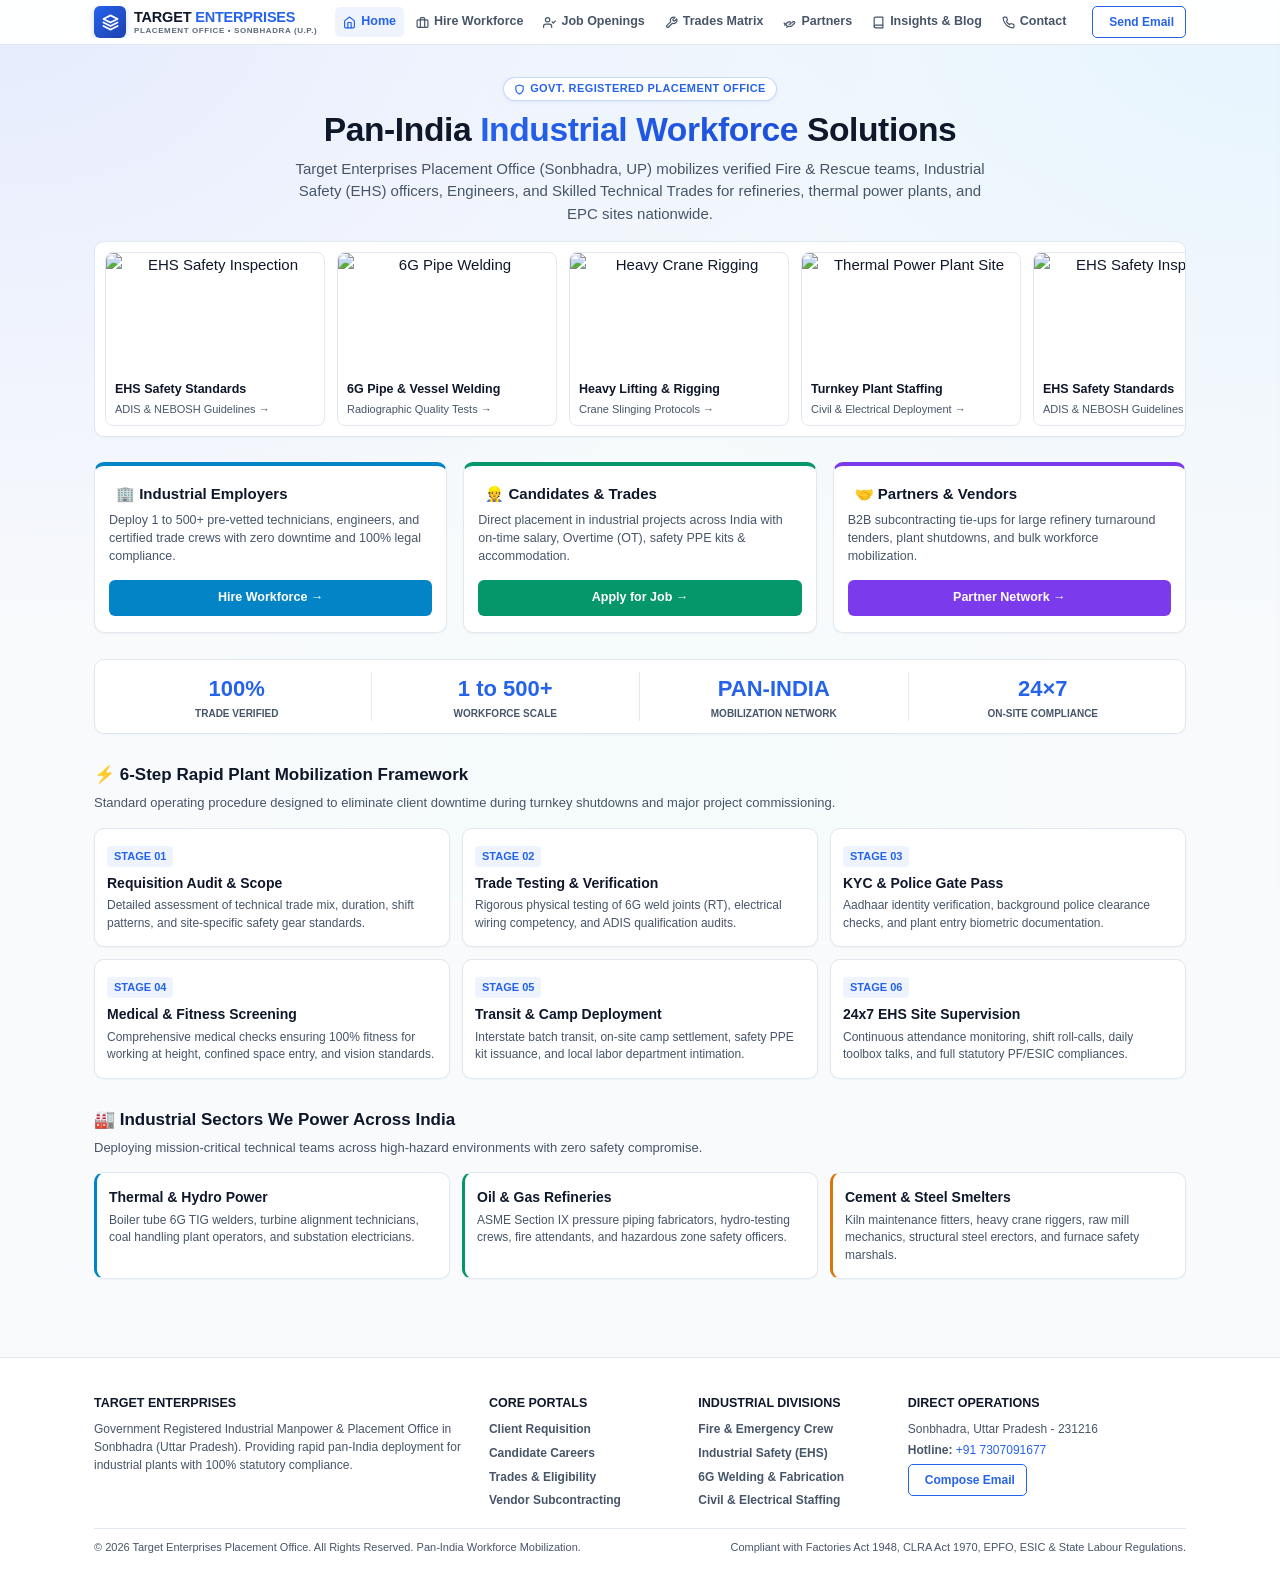
==== commit 30dabacd: "fix: micro-compact header subtitle (8px), enhanced visual alignment on services.html and all pages (" ====
--- a/index.html
+++ b/index.html
@@ -6,7 +6,7 @@
   <title>Pan-India Industrial Workforce Solutions | Target Enterprises Placement Office</title>
   <meta name="description" content="Target Enterprises Placement Office Sonbhadra UP. Supply of 1 to 500+ verified technical manpower for refineries, power plants and EPC sites." />
   <link rel="icon" type="image/svg+xml" href="data:image/svg+xml,%3Csvg xmlns='http://www.w3.org/2000/svg' viewBox='0 0 24 24' fill='none' stroke='%232563eb' stroke-width='2.5' stroke-linecap='round' stroke-linejoin='round'%3E%3Cpath d='M12 2L2 7l10 5 10-5-10-5zM2 17l10 5 10-5M2 12l10 5 10-5'/%3E%3C/svg%3E" />
-  <link rel="stylesheet" href="style.css?v=2026.09.21" />
+  <link rel="stylesheet" href="style.css?v=2026.09.22" />
 </head>
 <body>
 
--- a/style.css
+++ b/style.css
@@ -1,4 +1,4 @@
-/* TARGET ENTERPRISES - FORENSIC AUDITED MASTER DESIGN SYSTEM */
+/* TARGET ENTERPRISES - COMPACT HEADER & ENTERPRISE DESIGN */
 :root {
   --bg: #f8fafc;
   --surface: #ffffff;
@@ -21,6 +21,7 @@
   --radius: 10px;
 }
 
+/* ZERO-OVERFLOW ENFORCEMENT */
 *, *::before, *::after {
   box-sizing: border-box;
   margin: 0;
@@ -65,7 +66,7 @@
   overflow: hidden;
 }
 
-/* HEADER */
+/* ================= ULTRA-COMPACT HEADER ================= */
 .site-header {
   position: sticky;
   top: 0;
@@ -74,7 +75,7 @@
   -webkit-backdrop-filter: blur(14px);
   border-bottom: 1px solid var(--border);
   z-index: 1000;
-  padding: 10px 0;
+  padding: 6px 0; /* Ultra-compact height */
   width: 100%;
 }
 .header-flex {
@@ -83,52 +84,72 @@
   align-items: center;
   width: 100%;
 }
-.brand-unit { display: flex; align-items: center; gap: 10px; }
+
+.brand-unit { display: flex; align-items: center; gap: 8px; }
 .brand-icon-box {
-  width: 38px;
-  height: 38px;
+  width: 32px;
+  height: 32px;
   background: linear-gradient(135deg, var(--primary), #1e40af);
-  border-radius: 8px;
+  border-radius: 6px;
   display: flex;
   align-items: center;
   justify-content: center;
   flex-shrink: 0;
-  box-shadow: 0 2px 8px rgba(37, 99, 235, 0.25);
-}
-.brand-icon-box svg { width: 20px; height: 20px; stroke: #ffffff; }
-.brand-details { display: flex; flex-direction: column; }
-.brand-title { font-size: 16.5px; font-weight: 800; letter-spacing: -0.2px; color: var(--text-main); line-height: 1.2; }
+  box-shadow: 0 2px 6px rgba(37, 99, 235, 0.22);
+}
+.brand-icon-box svg { width: 17px; height: 17px; stroke: #ffffff; }
+
+.brand-details { display: flex; flex-direction: column; justify-content: center; }
+.brand-title {
+  font-size: 14.5px;
+  font-weight: 800;
+  letter-spacing: -0.2px;
+  color: var(--text-main);
+  line-height: 1.15;
+}
 .brand-title span { color: var(--primary); }
-.brand-subtitle { font-size: 10.5px; color: var(--text-muted); font-weight: 700; text-transform: uppercase; letter-spacing: 0.5px; }
+
+/* FONT SIZE SET TO 8px (MICRO-COMPACT & SLEEK AS REQUESTED) */
+.brand-subtitle {
+  font-size: 8px;
+  color: var(--text-muted);
+  font-weight: 700;
+  text-transform: uppercase;
+  letter-spacing: 0.6px;
+  line-height: 1;
+  margin-top: 2px;
+  opacity: 0.88;
+  white-space: nowrap;
+}
 
 .main-nav-links { display: flex; align-items: center; gap: 4px; list-style: none; }
 .main-nav-links a {
   display: flex;
   align-items: center;
-  gap: 6px;
-  padding: 6px 11px;
-  border-radius: 6px;
-  font-size: 13.5px;
+  gap: 5px;
+  padding: 5px 8px;
+  border-radius: 5px;
+  font-size: 12.5px;
   font-weight: 600;
   color: var(--text-muted);
   transition: all 0.15s ease;
 }
-.main-nav-links a svg { width: 14px; height: 14px; stroke: currentColor; stroke-width: 2.2; }
+.main-nav-links a svg { width: 13px; height: 13px; stroke: currentColor; stroke-width: 2.2; }
 .main-nav-links a:hover { color: var(--primary); background: var(--primary-subtle); }
 .main-nav-links a.active { color: var(--primary); background: var(--primary-subtle); font-weight: 700; }
 
-.header-action-group { display: flex; align-items: center; gap: 8px; }
+.header-action-group { display: flex; align-items: center; gap: 6px; }
 .header-btn {
-  height: 36px;
-  padding: 0 14px;
-  border-radius: 6px;
-  font-size: 13px;
+  height: 32px;
+  padding: 0 11px;
+  border-radius: 5px;
+  font-size: 12px;
   font-weight: 700;
   display: inline-flex;
   align-items: center;
   justify-content: center;
   text-align: center;
-  gap: 6px;
+  gap: 5px;
   cursor: pointer;
   border: 1px solid transparent;
   white-space: nowrap;
@@ -136,12 +157,13 @@
 }
 .header-btn-email { background: #ffffff; border-color: var(--primary); color: var(--primary); }
 .header-btn-email:hover { background: var(--primary); color: #ffffff; }
+
 .header-btn-icon-menu {
   display: none;
-  width: 36px;
-  height: 36px;
+  width: 32px;
+  height: 32px;
   padding: 0;
-  border-radius: 6px;
+  border-radius: 5px;
   background: var(--surface-subtle);
   border: 1px solid var(--border);
   color: var(--text-main);
@@ -149,7 +171,7 @@
   justify-content: center;
   cursor: pointer;
 }
-.header-btn-icon-menu svg { width: 18px; height: 18px; stroke: currentColor; stroke-width: 2.2; }
+.header-btn-icon-menu svg { width: 16px; height: 16px; stroke: currentColor; stroke-width: 2.2; }
 
 /* DRAWER */
 .drawer-backdrop {
@@ -164,13 +186,13 @@
 .mega-drawer {
   position: fixed;
   top: 0;
-  right: -300px;
-  width: 280px;
+  right: -280px;
+  width: 260px;
   height: 100vh;
   background: #ffffff;
   border-left: 1px solid var(--border);
   z-index: 2500;
-  padding: 16px 14px;
+  padding: 14px 12px;
   display: flex;
   flex-direction: column;
   box-shadow: -6px 0 20px rgba(0,0,0,0.08);
@@ -182,40 +204,40 @@
   display: flex;
   justify-content: space-between;
   align-items: center;
-  padding-bottom: 12px;
+  padding-bottom: 10px;
   border-bottom: 1px solid var(--border);
-  margin-bottom: 12px;
-}
-.drawer-top h3 { font-size: 15px; font-weight: 800; }
+  margin-bottom: 10px;
+}
+.drawer-top h3 { font-size: 14.5px; font-weight: 800; }
 .drawer-close {
   background: var(--surface-subtle);
   border: 1px solid var(--border);
-  border-radius: 6px;
-  width: 30px;
-  height: 30px;
+  border-radius: 5px;
+  width: 28px;
+  height: 28px;
   display: flex;
   align-items: center;
   justify-content: center;
   cursor: pointer;
   color: var(--text-muted);
 }
-.drawer-links-list { display: flex; flex-direction: column; gap: 4px; list-style: none; }
+.drawer-links-list { display: flex; flex-direction: column; gap: 3px; list-style: none; }
 .drawer-links-list a {
   display: flex;
   align-items: center;
-  gap: 10px;
-  padding: 9px 12px;
-  border-radius: 6px;
-  font-size: 14px;
+  gap: 9px;
+  padding: 8px 10px;
+  border-radius: 5px;
+  font-size: 13.5px;
   font-weight: 600;
   color: var(--text-main);
 }
-.drawer-links-list a svg { width: 16px; height: 16px; stroke: var(--primary); stroke-width: 2.2; }
+.drawer-links-list a svg { width: 15px; height: 15px; stroke: var(--primary); stroke-width: 2.2; }
 .drawer-links-list a:hover, .drawer-links-list a.active { background: var(--primary-subtle); color: var(--primary); font-weight: 700; }
 
 /* HERO & BADGES */
 .hero-wrapper {
-  padding: clamp(24px, 4vw, 40px) 0 clamp(16px, 3vw, 24px) 0;
+  padding: clamp(20px, 3.5vw, 32px) 0 clamp(14px, 2.5vw, 20px) 0;
   text-align: center;
   width: 100%;
 }
@@ -224,30 +246,30 @@
   align-items: center;
   justify-content: center;
   text-align: center;
-  gap: 6px;
+  gap: 5px;
   background: #ffffff;
   color: var(--primary);
   border: 1px solid rgba(37, 99, 235, 0.25);
   box-shadow: 0 1px 4px rgba(37, 99, 235, 0.08);
-  font-size: 11.5px;
+  font-size: 11px;
   font-weight: 800;
-  padding: 4px 12px;
-  border-radius: 16px;
+  padding: 3px 10px;
+  border-radius: 14px;
   text-transform: uppercase;
-  letter-spacing: 0.5px;
-  margin: 0 auto 10px auto;
+  letter-spacing: 0.4px;
+  margin: 0 auto 8px auto;
   width: auto;
   max-width: 95%;
-  height: 26px;
-}
-.pill-badge svg { width: 12px; height: 12px; stroke: currentColor; stroke-width: 2.5; }
+  height: 24px;
+}
+.pill-badge svg { width: 11px; height: 11px; stroke: currentColor; stroke-width: 2.5; }
 
 .hero-headline {
-  font-size: clamp(1.4rem, 2.5vw + 0.7rem, 2.2rem);
+  font-size: clamp(1.35rem, 2.3vw + 0.65rem, 2.1rem);
   font-weight: 900;
   letter-spacing: -0.4px;
   line-height: 1.25;
-  margin-bottom: 8px;
+  margin-bottom: 7px;
   color: var(--text-main);
 }
 .hero-headline span {
@@ -256,10 +278,10 @@
   -webkit-text-fill-color: transparent;
 }
 .hero-subline {
-  font-size: clamp(13.5px, 1.1vw + 0.3rem, 15.5px);
+  font-size: clamp(13px, 1vw + 0.3rem, 15px);
   color: var(--text-muted);
   max-width: 700px;
-  margin: 0 auto 18px auto;
+  margin: 0 auto 16px auto;
   line-height: 1.5;
 }
 
@@ -269,7 +291,7 @@
   max-width: 100%;
   overflow: hidden;
   border-radius: var(--radius);
-  margin: 10px 0 28px 0;
+  margin: 8px 0 24px 0;
   border: 1px solid var(--border);
   background: #ffffff;
   contain: paint;
@@ -285,7 +307,7 @@
 }
 .slide-card-link {
   display: block;
-  width: clamp(190px, 42vw, 225px);
+  width: clamp(185px, 40vw, 220px);
   flex-shrink: 0;
   border-radius: 8px;
   overflow: hidden;
@@ -298,22 +320,22 @@
   transform: translateY(-2px);
   border-color: var(--primary);
 }
-.slide-card-link img { width: 100%; height: clamp(100px, 19vw, 125px); object-fit: cover; display: block; }
-.slide-info { padding: 8px 10px; text-align: left; }
-.slide-info h4 { font-size: 13px; font-weight: 800; color: var(--text-main); }
-.slide-info p { font-size: 11.5px; color: var(--text-muted); margin-top: 2px; }
+.slide-card-link img { width: 100%; height: clamp(95px, 18vw, 120px); object-fit: cover; display: block; }
+.slide-info { padding: 7px 9px; text-align: left; }
+.slide-info h4 { font-size: 12.5px; font-weight: 800; color: var(--text-main); }
+.slide-info p { font-size: 11px; color: var(--text-muted); margin-top: 2px; }
 
 @keyframes smoothMarquee {
   0% { transform: translateX(0); }
-  100% { transform: translateX(calc(-237px * 4)); }
+  100% { transform: translateX(calc(-232px * 4)); }
 }
 
 /* GATEWAY CARDS */
 .gateway-grid {
   display: grid;
   grid-template-columns: repeat(3, 1fr);
-  gap: clamp(12px, 2vw, 18px);
-  margin-bottom: 28px;
+  gap: clamp(12px, 2vw, 16px);
+  margin-bottom: 26px;
   text-align: left;
   width: 100%;
 }
@@ -321,7 +343,7 @@
   background: #ffffff;
   border: 1px solid var(--border);
   border-radius: var(--radius);
-  padding: 18px 16px;
+  padding: 16px 14px;
   display: flex;
   flex-direction: column;
   justify-content: space-between;
@@ -332,19 +354,19 @@
 .gate-client { border-top: 4px solid var(--blue); }
 .gate-candidate { border-top: 4px solid var(--green); }
 .gate-partner { border-top: 4px solid var(--purple); }
-.gateway-head { display: flex; align-items: center; gap: 8px; margin-bottom: 6px; }
-.gateway-title { font-size: 15.5px; font-weight: 800; color: var(--text-main); }
-.gateway-desc { font-size: 13px; color: var(--text-muted); margin-bottom: 14px; line-height: 1.45; }
+.gateway-head { display: flex; align-items: center; gap: 7px; margin-bottom: 6px; }
+.gateway-title { font-size: 15px; font-weight: 800; color: var(--text-main); }
+.gateway-desc { font-size: 12.5px; color: var(--text-muted); margin-bottom: 14px; line-height: 1.45; }
 
 .btn-card {
-  height: 38px;
+  height: 36px;
   display: inline-flex;
   align-items: center;
   justify-content: center;
   text-align: center;
   padding: 0 14px;
   border-radius: 6px;
-  font-size: 13px;
+  font-size: 12.5px;
   font-weight: 700;
   border: none;
   cursor: pointer;
@@ -357,85 +379,85 @@
 .btn-card-primary { background: var(--primary); color: #ffffff; }
 .btn-card:hover { filter: brightness(1.08); }
 
-/* STATS */
+/* STATS BAR */
 .stats-bar {
   display: grid;
   grid-template-columns: repeat(4, 1fr);
   background: #ffffff;
   border: 1px solid var(--border);
   border-radius: var(--radius);
-  padding: 14px 10px;
-  margin-bottom: 28px;
+  padding: 12px 8px;
+  margin-bottom: 26px;
   text-align: center;
   width: 100%;
   box-shadow: var(--shadow-xs);
 }
 .stat-item { border-right: 1px solid var(--border); padding: 0 6px; }
 .stat-item:last-child { border-right: none; }
-.stat-number { font-size: clamp(18px, 2.5vw, 24px); font-weight: 900; color: var(--primary); }
-.stat-label { font-size: 10.5px; color: var(--text-muted); font-weight: 700; text-transform: uppercase; }
-
-/* COMPREHENSIVE SECTIONS */
-.rich-section { margin: 32px 0; text-align: left; }
+.stat-number { font-size: clamp(17px, 2.3vw, 22px); font-weight: 900; color: var(--primary); }
+.stat-label { font-size: 10px; color: var(--text-muted); font-weight: 700; text-transform: uppercase; }
+
+/* COMPREHENSIVE RICH SECTIONS */
+.rich-section { margin: 28px 0; text-align: left; }
 .rich-section-title {
-  font-size: 18px;
+  font-size: 17px;
   font-weight: 800;
   color: var(--text-main);
-  margin-bottom: 6px;
-  display: flex;
-  align-items: center;
-  gap: 8px;
-}
-.rich-section-sub { font-size: 13.5px; color: var(--text-muted); margin-bottom: 16px; }
-.workflow-grid { display: grid; grid-template-columns: repeat(3, 1fr); gap: 14px; }
+  margin-bottom: 5px;
+  display: flex;
+  align-items: center;
+  gap: 7px;
+}
+.rich-section-sub { font-size: 13px; color: var(--text-muted); margin-bottom: 14px; }
+.workflow-grid { display: grid; grid-template-columns: repeat(3, 1fr); gap: 12px; }
 .workflow-step-card {
   background: #ffffff;
   border: 1px solid var(--border);
   border-radius: var(--radius);
-  padding: 16px 14px;
+  padding: 14px 12px;
   box-shadow: var(--shadow-xs);
 }
 .workflow-step-num {
-  font-size: 12px;
+  font-size: 11px;
   font-weight: 900;
   color: var(--primary);
   background: var(--primary-subtle);
-  padding: 2px 8px;
+  padding: 2px 7px;
   border-radius: 4px;
   display: inline-block;
-  margin-bottom: 8px;
-}
-.workflow-step-title { font-size: 14.5px; font-weight: 800; color: var(--text-main); margin-bottom: 4px; }
-.workflow-step-desc { font-size: 12.5px; color: var(--text-muted); line-height: 1.45; }
+  margin-bottom: 6px;
+}
+.workflow-step-title { font-size: 14px; font-weight: 800; color: var(--text-main); margin-bottom: 3px; }
+.workflow-step-desc { font-size: 12px; color: var(--text-muted); line-height: 1.45; }
 
 /* COMPACT & CENTERED FORMS */
 .form-card-wrapper {
   background: #ffffff;
   border: 1px solid var(--border);
   border-radius: 12px;
-  padding: clamp(18px, 3.5vw, 30px);
-  margin: 0 auto 36px auto;
+  padding: clamp(16px, 3vw, 26px);
+  margin: 0 auto 30px auto;
   box-shadow: var(--shadow-card);
   width: 100%;
-  max-width: 740px;
+  max-width: 720px;
 }
 .gateway-grid .form-card-wrapper {
   max-width: 100%;
   margin: 0;
-  padding: clamp(16px, 2.5vw, 22px);
+  padding: clamp(14px, 2.5vw, 20px);
 }
 .form-grid-2col {
   display: grid;
   grid-template-columns: 1fr 1fr;
-  gap: 14px 16px;
+  gap: 12px 14px;
   text-align: left;
   width: 100%;
 }
 .col-full { grid-column: 1 / -1; }
 
-.form-group-item { display: flex; flex-direction: column; gap: 5px; width: 100%; }
+.form-group-item { display: flex; flex-direction: column; gap: 4px; width: 100%; }
 .form-group-item label {
-  font-size: 12px;
+  font-size: 11.5px;
   font-weight: 700;
   color: #334155;
   text-transform: uppercase;
@@ -445,18 +467,18 @@
 .form-group-item select,
 .form-group-item textarea {
   width: 100%;
-  height: 42px;
+  height: 40px;
   background: #ffffff;
   border: 1px solid var(--border-input);
   border-radius: 6px;
-  padding: 8px 12px;
-  color: var(--text-main);
-  font-size: 14px;
+  padding: 7px 11px;
+  color: var(--text-main);
+  font-size: 13.5px;
   outline: none;
   font-family: inherit;
   transition: border-color 0.15s ease, box-shadow 0.15s ease;
 }
-.form-group-item textarea { height: auto; min-height: 85px; padding: 10px 12px; }
+.form-group-item textarea { height: auto; min-height: 80px; padding: 8px 11px; }
 .form-group-item input:focus,
 .form-group-item select:focus,
 .form-group-item textarea:focus {
@@ -465,26 +487,26 @@
 }
 .form-group-item input[type="file"] {
   height: auto;
-  padding: 8px 10px;
-  font-size: 12.5px;
+  padding: 7px 9px;
+  font-size: 12px;
   border-style: dashed;
   background: var(--surface-subtle);
 }
 
 .btn-submit-action {
   grid-column: 1 / -1;
-  height: 44px;
-  max-width: 360px;
-  margin: 12px auto 0 auto;
+  height: 42px;
+  max-width: 340px;
+  margin: 10px auto 0 auto;
   width: 100%;
   display: inline-flex;
   align-items: center;
   justify-content: center;
   text-align: center;
   gap: 6px;
-  padding: 0 20px;
+  padding: 0 18px;
   border-radius: 6px;
-  font-size: 14px;
+  font-size: 13.5px;
   font-weight: 800;
   cursor: pointer;
   border: none;
@@ -495,77 +517,77 @@
 }
 .btn-submit-action:hover { filter: brightness(1.08); transform: translateY(-1px); }
 
-/* WEBMAIL */
+/* WEBMAIL COMPOSER */
 .webmail-composer-card {
   background: #ffffff;
   border: 1px solid var(--border);
   border-radius: 12px;
   overflow: hidden;
   box-shadow: var(--shadow-card);
-  max-width: 740px;
-  margin: 0 auto 36px auto;
+  max-width: 720px;
+  margin: 0 auto 30px auto;
   width: 100%;
 }
 .webmail-top-strip {
   background: var(--surface-subtle);
   border-bottom: 1px solid var(--border);
-  padding: 12px 18px;
+  padding: 10px 15px;
   display: flex;
   align-items: center;
   justify-content: space-between;
 }
-.webmail-top-strip h3 { font-size: 13.5px; font-weight: 800; color: #1e293b; display: flex; align-items: center; gap: 6px; }
-.pulse-green-dot { width: 8px; height: 8px; border-radius: 50%; background: var(--green); display: inline-block; }
-.webmail-inner-padding { padding: clamp(16px, 3vw, 26px); }
+.webmail-top-strip h3 { font-size: 13px; font-weight: 800; color: #1e293b; display: flex; align-items: center; gap: 5px; }
+.pulse-green-dot { width: 7px; height: 7px; border-radius: 50%; background: var(--green); display: inline-block; }
+.webmail-inner-padding { padding: clamp(14px, 3vw, 24px); }
 .webmail-to-row {
   display: flex;
   align-items: center;
   border-bottom: 1px solid var(--border);
-  padding: 7px 0;
-  font-size: 12.5px;
-}
-.webmail-to-label { width: 55px; font-weight: 800; color: var(--text-muted); }
+  padding: 6px 0;
+  font-size: 12px;
+}
+.webmail-to-label { width: 52px; font-weight: 800; color: var(--text-muted); }
 .webmail-to-val { font-weight: 700; color: var(--primary); }
 
 .feedback-alert {
   display: none;
   grid-column: 1 / -1;
-  padding: 10px 14px;
+  padding: 9px 12px;
   border-radius: 6px;
-  font-size: 13px;
+  font-size: 12.5px;
   font-weight: 700;
   text-align: center;
 }
 .alert-ok { background: #ecfdf5; color: #065f46; border: 1px solid #a7f3d0; }
 .alert-fail { background: #fef2f2; color: #991b1b; border: 1px solid #fecaca; }
 
-/* EDUCATIONAL SECTIONS */
+/* EDUCATIONAL SECTIONS (SERVICES.HTML) */
 .educative-block {
   background: #ffffff;
   border: 1px solid var(--border);
   border-radius: var(--radius);
-  padding: clamp(16px, 2.5vw, 22px);
-  margin-bottom: 20px;
-  scroll-margin-top: 60px;
-  max-width: 860px;
+  padding: clamp(15px, 2.5vw, 20px);
+  margin-bottom: 18px;
+  scroll-margin-top: 60px; /* Smooth anchor jump below sticky header */
+  max-width: 840px;
   margin-left: auto;
   margin-right: auto;
   box-shadow: var(--shadow-xs);
 }
-.educative-block h3 { font-size: 16px; font-weight: 800; margin-bottom: 6px; }
-.educative-block p { font-size: 13.5px; color: var(--text-muted); margin-bottom: 12px; line-height: 1.5; }
-.spec-list { list-style: none; display: flex; flex-direction: column; gap: 6px; font-size: 13px; margin-bottom: 14px; }
+.educative-block h3 { font-size: 15.5px; font-weight: 800; margin-bottom: 6px; }
+.educative-block p { font-size: 13px; color: var(--text-muted); margin-bottom: 10px; line-height: 1.5; }
+.spec-list { list-style: none; display: flex; flex-direction: column; gap: 5px; font-size: 12.5px; margin-bottom: 12px; }
 .spec-list li { display: flex; align-items: flex-start; gap: 6px; }
-.action-duo { display: flex; gap: 8px; flex-wrap: wrap; }
+.action-duo { display: flex; gap: 7px; flex-wrap: wrap; }
 
 .compliance-note {
-  font-size: 12px;
+  font-size: 11.5px;
   color: var(--text-muted);
   background: var(--surface-subtle);
   border: 1px dashed var(--border);
   border-radius: 6px;
-  padding: 10px 12px;
-  margin-top: 8px;
+  padding: 8px 11px;
+  margin-top: 7px;
   line-height: 1.4;
 }
 
@@ -573,25 +595,25 @@
 .site-footer-4col {
   background: #ffffff;
   border-top: 1px solid var(--border);
-  padding: clamp(28px, 4vw, 40px) 0 16px 0;
-  margin-top: 36px;
+  padding: clamp(26px, 4vw, 36px) 0 14px 0;
+  margin-top: 30px;
   width: 100%;
 }
 .footer-grid {
   display: grid;
   grid-template-columns: 2fr 1fr 1fr 1.5fr;
-  gap: clamp(16px, 2.5vw, 26px);
-  margin-bottom: 20px;
+  gap: clamp(15px, 2.5vw, 24px);
+  margin-bottom: 18px;
   text-align: left;
 }
-.footer-col h4 { font-size: 13px; font-weight: 800; color: var(--text-main); margin-bottom: 8px; text-transform: uppercase; }
-.footer-col p { font-size: 12.5px; color: var(--text-muted); line-height: 1.5; }
-.footer-links-list { list-style: none; display: flex; flex-direction: column; gap: 5px; font-size: 12.5px; }
+.footer-col h4 { font-size: 12.5px; font-weight: 800; color: var(--text-main); margin-bottom: 7px; text-transform: uppercase; }
+.footer-col p { font-size: 12px; color: var(--text-muted); line-height: 1.5; }
+.footer-links-list { list-style: none; display: flex; flex-direction: column; gap: 5px; font-size: 12px; }
 .footer-links-list a { color: var(--text-muted); font-weight: 600; }
 .footer-links-list a:hover { color: var(--primary); }
 .footer-bottom-bar {
   border-top: 1px solid var(--border);
-  padding-top: 12px;
+  padding-top: 10px;
   display: flex;
   justify-content: space-between;
   align-items: center;
@@ -612,14 +634,14 @@
   border-top: 1px solid var(--border);
   padding: 6px 8px calc(6px + env(safe-area-inset-bottom, 0px)) 8px;
   z-index: 1500;
-  gap: 6px;
+  gap: 5px;
   box-shadow: 0 -2px 8px rgba(0,0,0,0.05);
 }
 .dock-btn {
   flex: 1;
-  height: 38px;
+  height: 36px;
   border-radius: 6px;
-  font-size: 11.5px;
+  font-size: 11px;
   font-weight: 700;
   display: flex;
   align-items: center;
@@ -633,7 +655,7 @@
 .dock-btn svg { width: 14px; height: 14px; stroke: currentColor; stroke-width: 2.2; }
 .dock-btn-primary { background: var(--primary); color: #ffffff; border-color: var(--primary); }
 
-/* BREAKPOINTS */
+/* MEDIA BREAKPOINTS */
 @media (max-width: 960px) {
   .main-nav-links { display: none; }
   .header-btn-icon-menu { display: inline-flex; }
@@ -644,7 +666,7 @@
 
 @media (max-width: 768px) {
   body {
-    padding-bottom: calc(58px + env(safe-area-inset-bottom, 0px));
+    padding-bottom: calc(56px + env(safe-area-inset-bottom, 0px));
   }
   .mobile-sticky-dock { display: flex; }
   .stats-bar { grid-template-columns: repeat(2, 1fr); }
@@ -666,6 +688,6 @@
   .btn-submit-action {
     max-width: 100%;
   }
-  .footer-grid { grid-template-columns: 1fr; gap: 16px; }
+  .footer-grid { grid-template-columns: 1fr; gap: 14px; }
   .footer-bottom-bar { text-align: center; flex-direction: column; }
 }
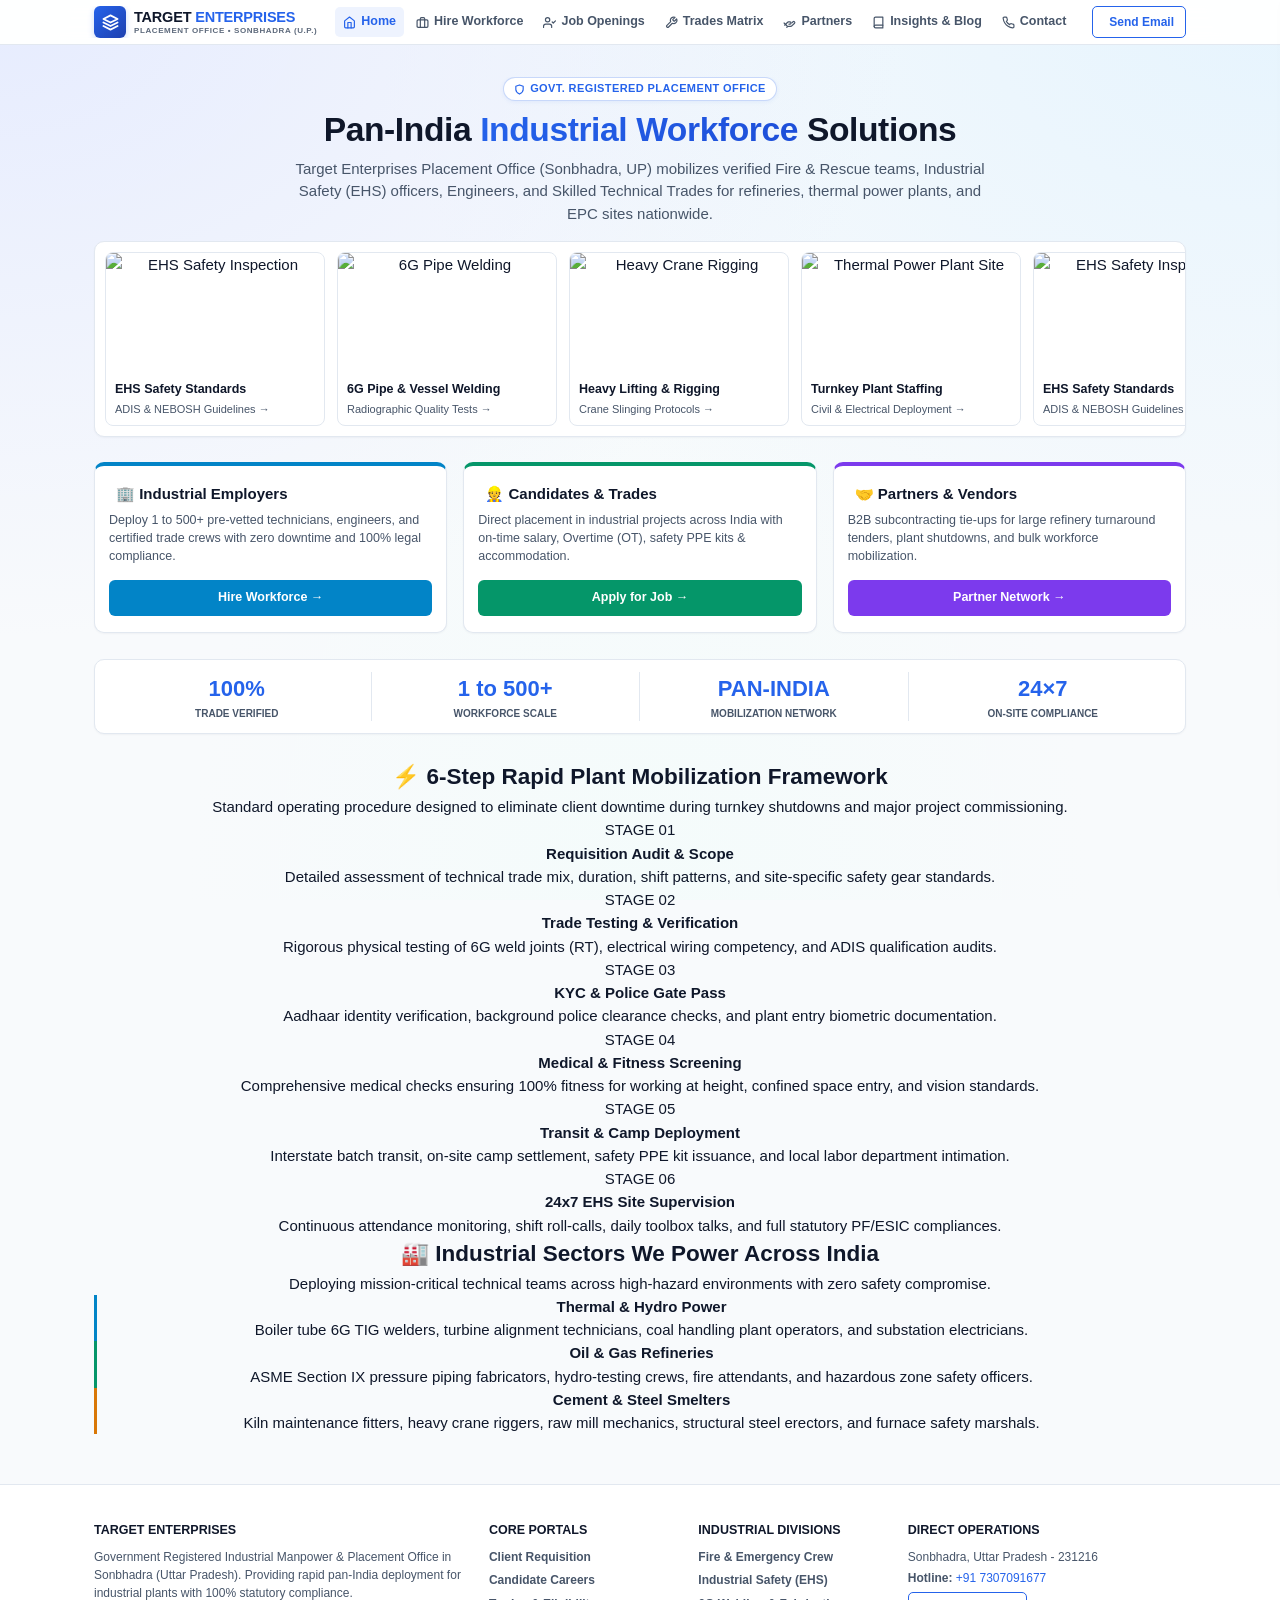
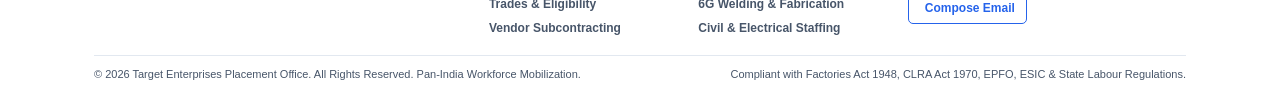
==== commit edeecf20: "fix: structured role-card sub-grid in services.html, eliminated mixed text walls, added jump anchor " ====
--- a/index.html
+++ b/index.html
@@ -6,7 +6,7 @@
   <title>Pan-India Industrial Workforce Solutions | Target Enterprises Placement Office</title>
   <meta name="description" content="Target Enterprises Placement Office Sonbhadra UP. Supply of 1 to 500+ verified technical manpower for refineries, power plants and EPC sites." />
   <link rel="icon" type="image/svg+xml" href="data:image/svg+xml,%3Csvg xmlns='http://www.w3.org/2000/svg' viewBox='0 0 24 24' fill='none' stroke='%232563eb' stroke-width='2.5' stroke-linecap='round' stroke-linejoin='round'%3E%3Cpath d='M12 2L2 7l10 5 10-5-10-5zM2 17l10 5 10-5M2 12l10 5 10-5'/%3E%3C/svg%3E" />
-  <link rel="stylesheet" href="style.css?v=2026.09.22" />
+  <link rel="stylesheet" href="style.css?v=2026.09.23" />
 </head>
 <body>
 
--- a/style.css
+++ b/style.css
@@ -1,4 +1,4 @@
-/* TARGET ENTERPRISES - COMPACT HEADER & ENTERPRISE DESIGN */
+/* TARGET ENTERPRISES - FORENSIC MASTER STYLESHEET */
 :root {
   --bg: #f8fafc;
   --surface: #ffffff;
@@ -21,7 +21,6 @@
   --radius: 10px;
 }
 
-/* ZERO-OVERFLOW ENFORCEMENT */
 *, *::before, *::after {
   box-sizing: border-box;
   margin: 0;
@@ -66,7 +65,7 @@
   overflow: hidden;
 }
 
-/* ================= ULTRA-COMPACT HEADER ================= */
+/* ================= COMPACT HEADER ================= */
 .site-header {
   position: sticky;
   top: 0;
@@ -75,7 +74,7 @@
   -webkit-backdrop-filter: blur(14px);
   border-bottom: 1px solid var(--border);
   z-index: 1000;
-  padding: 6px 0; /* Ultra-compact height */
+  padding: 6px 0;
   width: 100%;
 }
 .header-flex {
@@ -109,7 +108,6 @@
 }
 .brand-title span { color: var(--primary); }
 
-/* FONT SIZE SET TO 8px (MICRO-COMPACT & SLEEK AS REQUESTED) */
 .brand-subtitle {
   font-size: 8px;
   color: var(--text-muted);
@@ -235,7 +233,7 @@
 .drawer-links-list a svg { width: 15px; height: 15px; stroke: var(--primary); stroke-width: 2.2; }
 .drawer-links-list a:hover, .drawer-links-list a.active { background: var(--primary-subtle); color: var(--primary); font-weight: 700; }
 
-/* HERO & BADGES */
+/* HERO */
 .hero-wrapper {
   padding: clamp(20px, 3.5vw, 32px) 0 clamp(14px, 2.5vw, 20px) 0;
   text-align: center;
@@ -316,10 +314,7 @@
   cursor: pointer;
   transition: transform 0.2s ease, border-color 0.15s ease;
 }
-.slide-card-link:hover {
-  transform: translateY(-2px);
-  border-color: var(--primary);
-}
+.slide-card-link:hover { transform: translateY(-2px); border-color: var(--primary); }
 .slide-card-link img { width: 100%; height: clamp(95px, 18vw, 120px); object-fit: cover; display: block; }
 .slide-info { padding: 7px 9px; text-align: left; }
 .slide-info h4 { font-size: 12.5px; font-weight: 800; color: var(--text-main); }
@@ -330,7 +325,7 @@
   100% { transform: translateX(calc(-232px * 4)); }
 }
 
-/* GATEWAY CARDS */
+/* GATEWAYS */
 .gateway-grid {
   display: grid;
   grid-template-columns: repeat(3, 1fr);
@@ -379,7 +374,7 @@
 .btn-card-primary { background: var(--primary); color: #ffffff; }
 .btn-card:hover { filter: brightness(1.08); }
 
-/* STATS BAR */
+/* STATS */
 .stats-bar {
   display: grid;
   grid-template-columns: repeat(4, 1fr);
@@ -397,40 +392,220 @@
 .stat-number { font-size: clamp(17px, 2.3vw, 22px); font-weight: 900; color: var(--primary); }
 .stat-label { font-size: 10px; color: var(--text-muted); font-weight: 700; text-transform: uppercase; }
 
-/* COMPREHENSIVE RICH SECTIONS */
-.rich-section { margin: 28px 0; text-align: left; }
-.rich-section-title {
-  font-size: 17px;
+/* ==========================================================================
+   SERVICES.HTML ARCHITECTURE (ROLE-CARD GRID - NO MORE MIXED TEXT)
+   ========================================================================== */
+
+/* QUICK JUMP ANCHORS BAR */
+.anchor-nav-bar {
+  display: flex;
+  gap: 8px;
+  overflow-x: auto;
+  padding: 4px 2px 14px 2px;
+  margin-bottom: 16px;
+  scrollbar-width: none;
+  -webkit-overflow-scrolling: touch;
+}
+.anchor-nav-bar::-webkit-scrollbar { display: none; }
+.anchor-pill {
+  flex-shrink: 0;
+  font-size: 12.5px;
+  font-weight: 700;
+  background: #ffffff;
+  border: 1px solid var(--border);
+  padding: 6px 14px;
+  border-radius: 20px;
+  color: var(--text-main);
+  box-shadow: var(--shadow-xs);
+  transition: all 0.15s ease;
+  cursor: pointer;
+}
+.anchor-pill:hover {
+  background: var(--primary);
+  color: #ffffff;
+  border-color: var(--primary);
+}
+
+/* DIVISION SECTION CONTAINER */
+.division-section {
+  background: var(--surface);
+  border: 1px solid var(--border);
+  border-radius: 12px;
+  padding: clamp(16px, 3vw, 24px);
+  margin-bottom: 26px;
+  box-shadow: var(--shadow-card);
+  scroll-margin-top: 60px;
+}
+.division-section.div-green { border-top: 4px solid var(--green); }
+.division-section.div-blue { border-top: 4px solid var(--blue); }
+.division-section.div-purple { border-top: 4px solid var(--purple); }
+.division-section.div-amber { border-top: 4px solid var(--amber); }
+
+.division-header-wrap {
+  margin-bottom: 16px;
+  padding-bottom: 12px;
+  border-bottom: 1px solid var(--border);
+}
+.division-head-row {
+  display: flex;
+  justify-content: space-between;
+  align-items: center;
+  flex-wrap: wrap;
+  gap: 8px;
+  margin-bottom: 6px;
+}
+.division-title {
+  font-size: clamp(16px, 2vw, 19px);
+  font-weight: 900;
+  color: var(--text-main);
+  display: flex;
+  align-items: center;
+  gap: 8px;
+}
+.division-tags {
+  display: flex;
+  gap: 6px;
+  flex-wrap: wrap;
+}
+.div-tag {
+  font-size: 10px;
   font-weight: 800;
-  color: var(--text-main);
-  margin-bottom: 5px;
-  display: flex;
-  align-items: center;
-  gap: 7px;
-}
-.rich-section-sub { font-size: 13px; color: var(--text-muted); margin-bottom: 14px; }
-.workflow-grid { display: grid; grid-template-columns: repeat(3, 1fr); gap: 12px; }
-.workflow-step-card {
-  background: #ffffff;
-  border: 1px solid var(--border);
-  border-radius: var(--radius);
-  padding: 14px 12px;
-  box-shadow: var(--shadow-xs);
-}
-.workflow-step-num {
-  font-size: 11px;
-  font-weight: 900;
+  text-transform: uppercase;
+  letter-spacing: 0.4px;
+  padding: 3px 8px;
+  border-radius: 4px;
+}
+.div-tag-green { background: rgba(5, 150, 105, 0.1); color: var(--green); }
+.div-tag-blue { background: rgba(2, 132, 199, 0.1); color: var(--blue); }
+.div-tag-purple { background: rgba(124, 58, 237, 0.1); color: var(--purple); }
+.div-tag-amber { background: rgba(217, 119, 6, 0.1); color: var(--amber); }
+
+.division-overview {
+  font-size: 13.5px;
+  color: var(--text-muted);
+  line-height: 1.5;
+}
+
+/* INDEPENDENT ROLE CARDS (SUB-CARD GRID) */
+.role-cards-grid {
+  display: grid;
+  grid-template-columns: repeat(auto-fit, minmax(280px, 1fr));
+  gap: 14px;
+  margin: 16px 0 20px 0;
+}
+
+.role-spec-card {
+  background: var(--bg);
+  border: 1px solid var(--border);
+  border-radius: 8px;
+  padding: 14px 14px;
+  display: flex;
+  flex-direction: column;
+  justify-content: space-between;
+  transition: transform 0.15s ease, border-color 0.15s ease;
+}
+.role-spec-card:hover {
+  transform: translateY(-2px);
+  border-color: var(--primary);
+  background: #ffffff;
+  box-shadow: var(--shadow-sm);
+}
+
+.role-card-top {
+  display: flex;
+  justify-content: space-between;
+  align-items: flex-start;
+  gap: 8px;
+  margin-bottom: 10px;
+  padding-bottom: 8px;
+  border-bottom: 1px solid rgba(226, 232, 240, 0.8);
+}
+.role-card-name {
+  font-size: 14px;
+  font-weight: 800;
+  color: var(--text-main);
+  line-height: 1.3;
+}
+.role-card-code {
+  font-size: 9.5px;
+  font-weight: 800;
+  background: var(--surface);
+  border: 1px solid var(--border);
   color: var(--primary);
-  background: var(--primary-subtle);
-  padding: 2px 7px;
+  padding: 2px 6px;
   border-radius: 4px;
-  display: inline-block;
+  white-space: nowrap;
+}
+
+.role-info-rows {
+  display: flex;
+  flex-direction: column;
+  gap: 8px;
   margin-bottom: 6px;
 }
-.workflow-step-title { font-size: 14px; font-weight: 800; color: var(--text-main); margin-bottom: 3px; }
-.workflow-step-desc { font-size: 12px; color: var(--text-muted); line-height: 1.45; }
-
-/* COMPACT & CENTERED FORMS */
+.role-info-item {
+  display: flex;
+  flex-direction: column;
+  gap: 2px;
+}
+.role-info-lbl {
+  font-size: 10px;
+  font-weight: 800;
+  text-transform: uppercase;
+  letter-spacing: 0.4px;
+  color: var(--text-muted);
+}
+.role-info-val {
+  font-size: 12.5px;
+  color: var(--text-main);
+  line-height: 1.4;
+}
+
+.division-action-bar {
+  display: flex;
+  justify-content: center;
+  gap: 10px;
+  flex-wrap: wrap;
+  padding-top: 14px;
+  border-top: 1px solid var(--border);
+}
+
+/* COMPARISON MATRIX TABLE */
+.matrix-table-wrap {
+  width: 100%;
+  overflow-x: auto;
+  border: 1px solid var(--border);
+  border-radius: 8px;
+  background: #ffffff;
+  margin-top: 14px;
+  -webkit-overflow-scrolling: touch;
+}
+.matrix-table {
+  width: 100%;
+  border-collapse: collapse;
+  font-size: 12.5px;
+  text-align: left;
+  min-width: 580px;
+}
+.matrix-table th {
+  background: var(--surface-subtle);
+  padding: 10px 12px;
+  font-weight: 800;
+  color: var(--text-main);
+  border-bottom: 1px solid var(--border);
+  text-transform: uppercase;
+  font-size: 10.5px;
+  letter-spacing: 0.4px;
+}
+.matrix-table td {
+  padding: 10px 12px;
+  border-bottom: 1px solid var(--border);
+  color: var(--text-muted);
+}
+.matrix-table tr:last-child td { border-bottom: none; }
+.matrix-table tr:hover td { background: var(--bg); color: var(--text-main); }
+
+/* FORMS */
 .form-card-wrapper {
   background: #ffffff;
   border: 1px solid var(--border);
@@ -517,7 +692,7 @@
 }
 .btn-submit-action:hover { filter: brightness(1.08); transform: translateY(-1px); }
 
-/* WEBMAIL COMPOSER */
+/* WEBMAIL */
 .webmail-composer-card {
   background: #ffffff;
   border: 1px solid var(--border);
@@ -561,25 +736,7 @@
 .alert-ok { background: #ecfdf5; color: #065f46; border: 1px solid #a7f3d0; }
 .alert-fail { background: #fef2f2; color: #991b1b; border: 1px solid #fecaca; }
 
-/* EDUCATIONAL SECTIONS (SERVICES.HTML) */
-.educative-block {
-  background: #ffffff;
-  border: 1px solid var(--border);
-  border-radius: var(--radius);
-  padding: clamp(15px, 2.5vw, 20px);
-  margin-bottom: 18px;
-  scroll-margin-top: 60px; /* Smooth anchor jump below sticky header */
-  max-width: 840px;
-  margin-left: auto;
-  margin-right: auto;
-  box-shadow: var(--shadow-xs);
-}
-.educative-block h3 { font-size: 15.5px; font-weight: 800; margin-bottom: 6px; }
-.educative-block p { font-size: 13px; color: var(--text-muted); margin-bottom: 10px; line-height: 1.5; }
-.spec-list { list-style: none; display: flex; flex-direction: column; gap: 5px; font-size: 12.5px; margin-bottom: 12px; }
-.spec-list li { display: flex; align-items: flex-start; gap: 6px; }
-.action-duo { display: flex; gap: 7px; flex-wrap: wrap; }
-
+/* COMPLIANCE NOTE */
 .compliance-note {
   font-size: 11.5px;
   color: var(--text-muted);
@@ -655,12 +812,11 @@
 .dock-btn svg { width: 14px; height: 14px; stroke: currentColor; stroke-width: 2.2; }
 .dock-btn-primary { background: var(--primary); color: #ffffff; border-color: var(--primary); }
 
-/* MEDIA BREAKPOINTS */
+/* BREAKPOINTS */
 @media (max-width: 960px) {
   .main-nav-links { display: none; }
   .header-btn-icon-menu { display: inline-flex; }
   .gateway-grid { grid-template-columns: repeat(2, 1fr); }
-  .workflow-grid { grid-template-columns: repeat(2, 1fr); }
   .footer-grid { grid-template-columns: 1fr 1fr; }
 }
 
@@ -681,7 +837,7 @@
 
 @media (max-width: 640px) {
   .gateway-grid,
-  .workflow-grid,
+  .role-cards-grid,
   .form-grid-2col {
     grid-template-columns: 1fr !important;
   }
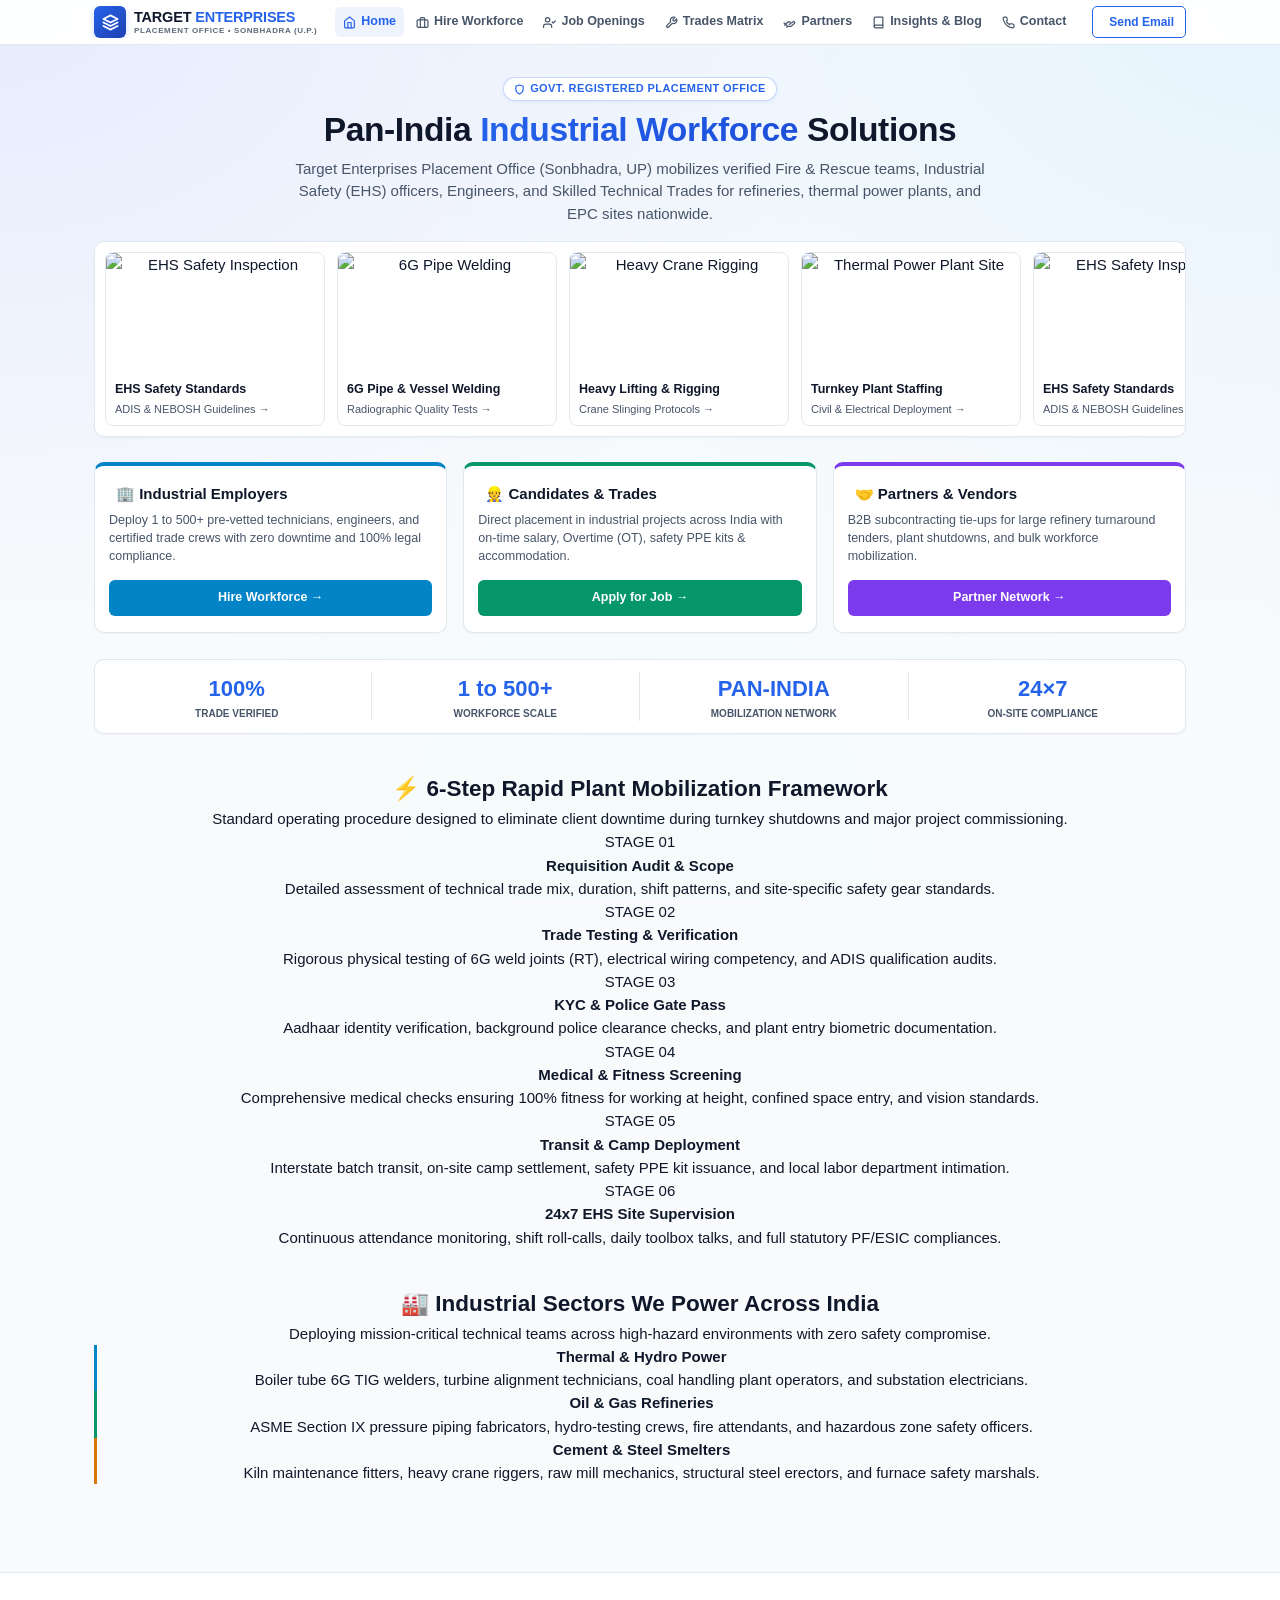
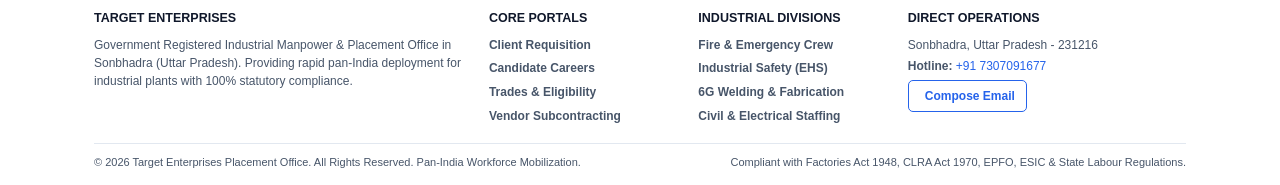
==== commit 97b6894a: "fix: complete overhaul of 4-step onboarding into distinct colored process cards with generous vertic" ====
--- a/index.html
+++ b/index.html
@@ -6,7 +6,7 @@
   <title>Pan-India Industrial Workforce Solutions | Target Enterprises Placement Office</title>
   <meta name="description" content="Target Enterprises Placement Office Sonbhadra UP. Supply of 1 to 500+ verified technical manpower for refineries, power plants and EPC sites." />
   <link rel="icon" type="image/svg+xml" href="data:image/svg+xml,%3Csvg xmlns='http://www.w3.org/2000/svg' viewBox='0 0 24 24' fill='none' stroke='%232563eb' stroke-width='2.5' stroke-linecap='round' stroke-linejoin='round'%3E%3Cpath d='M12 2L2 7l10 5 10-5-10-5zM2 17l10 5 10-5M2 12l10 5 10-5'/%3E%3C/svg%3E" />
-  <link rel="stylesheet" href="style.css?v=2026.09.23" />
+  <link rel="stylesheet" href="style.css?v=2026.09.26" />
 </head>
 <body>
 
--- a/style.css
+++ b/style.css
@@ -846,4 +846,207 @@
   }
   .footer-grid { grid-template-columns: 1fr; gap: 14px; }
   .footer-bottom-bar { text-align: center; flex-direction: column; }
-}+}
+
+/* ==========================================================================
+   POINT-BY-POINT PARTNER ADVANTAGES STYLING (ZERO MIXED TEXT)
+   ========================================================================== */
+.advantages-grid {
+  display: grid;
+  grid-template-columns: repeat(3, 1fr);
+  gap: 14px;
+  margin: 16px 0 20px 0;
+}
+.advantage-card {
+  background: #ffffff;
+  border: 1px solid var(--border);
+  border-radius: var(--radius);
+  padding: 16px 14px;
+  box-shadow: var(--shadow-xs);
+  transition: transform 0.2s ease, border-color 0.15s ease, box-shadow 0.2s ease;
+  display: flex;
+  flex-direction: column;
+  justify-content: space-between;
+}
+.advantage-card:hover {
+  transform: translateY(-2px);
+  border-color: var(--purple);
+  box-shadow: var(--shadow-sm);
+}
+.advantage-card-head {
+  display: flex;
+  justify-content: space-between;
+  align-items: center;
+  gap: 8px;
+  margin-bottom: 10px;
+  padding-bottom: 8px;
+  border-bottom: 1px solid var(--border);
+}
+.advantage-card-title {
+  font-size: 14.5px;
+  font-weight: 800;
+  color: var(--text-main);
+  line-height: 1.3;
+}
+.advantage-card-badge {
+  font-size: 10px;
+  font-weight: 800;
+  background: rgba(124, 58, 237, 0.08);
+  color: var(--purple);
+  border: 1px solid rgba(124, 58, 237, 0.2);
+  padding: 2px 7px;
+  border-radius: 4px;
+  white-space: nowrap;
+}
+.advantage-points-list {
+  list-style: none;
+  display: flex;
+  flex-direction: column;
+  gap: 8px;
+  margin: 6px 0 12px 0;
+}
+.advantage-point {
+  display: flex;
+  align-items: flex-start;
+  gap: 8px;
+  font-size: 12.5px;
+  line-height: 1.45;
+  color: var(--text-main);
+}
+.advantage-check {
+  color: var(--green);
+  font-weight: 900;
+  font-size: 13px;
+  line-height: 1.2;
+  flex-shrink: 0;
+}
+.advantage-tag {
+  margin-top: auto;
+  padding-top: 8px;
+  border-top: 1px dashed var(--border);
+  font-size: 11px;
+  font-weight: 700;
+  color: var(--purple);
+  display: flex;
+  align-items: center;
+  gap: 5px;
+}
+
+@media (max-width: 960px) {
+  .advantages-grid { grid-template-columns: repeat(2, 1fr); }
+}
+@media (max-width: 640px) {
+  .advantages-grid { grid-template-columns: 1fr !important; }
+}
+
+
+/* ==========================================================================
+   ENHANCED 4-STEP WORKFLOW CARDS & GENEROUS SECTION SPACING
+   ========================================================================== */
+.workflow-steps-flow {
+  display: grid;
+  grid-template-columns: repeat(2, 1fr);
+  gap: clamp(14px, 2.5vw, 20px);
+  margin: 18px 0 24px 0;
+}
+
+.workflow-card {
+  background: #ffffff;
+  border: 1px solid var(--border);
+  border-radius: 12px;
+  padding: clamp(16px, 3vw, 22px);
+  box-shadow: 0 4px 14px rgba(15, 23, 42, 0.05);
+  display: flex;
+  flex-direction: column;
+  justify-content: space-between;
+  transition: transform 0.2s ease, box-shadow 0.2s ease;
+}
+.workflow-card:hover {
+  transform: translateY(-2px);
+  box-shadow: 0 8px 20px rgba(15, 23, 42, 0.08);
+}
+
+.workflow-card.step-1 { border-left: 5px solid var(--purple); }
+.workflow-card.step-2 { border-left: 5px solid var(--blue); }
+.workflow-card.step-3 { border-left: 5px solid var(--green); }
+.workflow-card.step-4 { border-left: 5px solid var(--amber); }
+
+.workflow-card-header {
+  display: flex;
+  justify-content: space-between;
+  align-items: center;
+  gap: 8px;
+  margin-bottom: 12px;
+  padding-bottom: 8px;
+  border-bottom: 1px solid rgba(226, 232, 240, 0.8);
+}
+
+.workflow-badge {
+  display: inline-flex;
+  align-items: center;
+  gap: 6px;
+  padding: 4px 10px;
+  border-radius: 6px;
+  font-weight: 800;
+  font-size: 11.5px;
+  letter-spacing: 0.4px;
+}
+.step-badge-purple { background: rgba(124, 58, 237, 0.1); color: var(--purple); }
+.step-badge-blue { background: rgba(2, 132, 199, 0.1); color: var(--blue); }
+.step-badge-green { background: rgba(5, 150, 105, 0.1); color: var(--green); }
+.step-badge-amber { background: rgba(217, 119, 6, 0.1); color: var(--amber); }
+
+.workflow-time-tag {
+  font-size: 11px;
+  font-weight: 700;
+  color: var(--text-muted);
+  background: var(--surface-subtle);
+  padding: 3px 8px;
+  border-radius: 4px;
+  white-space: nowrap;
+}
+
+.workflow-title {
+  font-size: 15.5px;
+  font-weight: 800;
+  color: var(--text-main);
+  line-height: 1.35;
+  margin-bottom: 8px;
+}
+
+.workflow-desc {
+  font-size: 13px;
+  color: var(--text-muted);
+  line-height: 1.5;
+  margin-bottom: 14px;
+}
+
+.workflow-footer-pill {
+  margin-top: auto;
+  font-size: 11.5px;
+  font-weight: 700;
+  color: #334155;
+  background: var(--surface-subtle);
+  border: 1px dashed var(--border);
+  border-radius: 6px;
+  padding: 8px 10px;
+  line-height: 1.35;
+}
+
+/* SECTION SPACING EXPANSION */
+.division-section {
+  margin-bottom: 38px !important;
+}
+.rich-section {
+  margin: 38px 0 !important;
+}
+.form-card-wrapper {
+  margin-bottom: 38px !important;
+}
+
+@media (max-width: 768px) {
+  .workflow-steps-flow {
+    grid-template-columns: 1fr !important;
+    gap: 16px !important;
+  }
+}
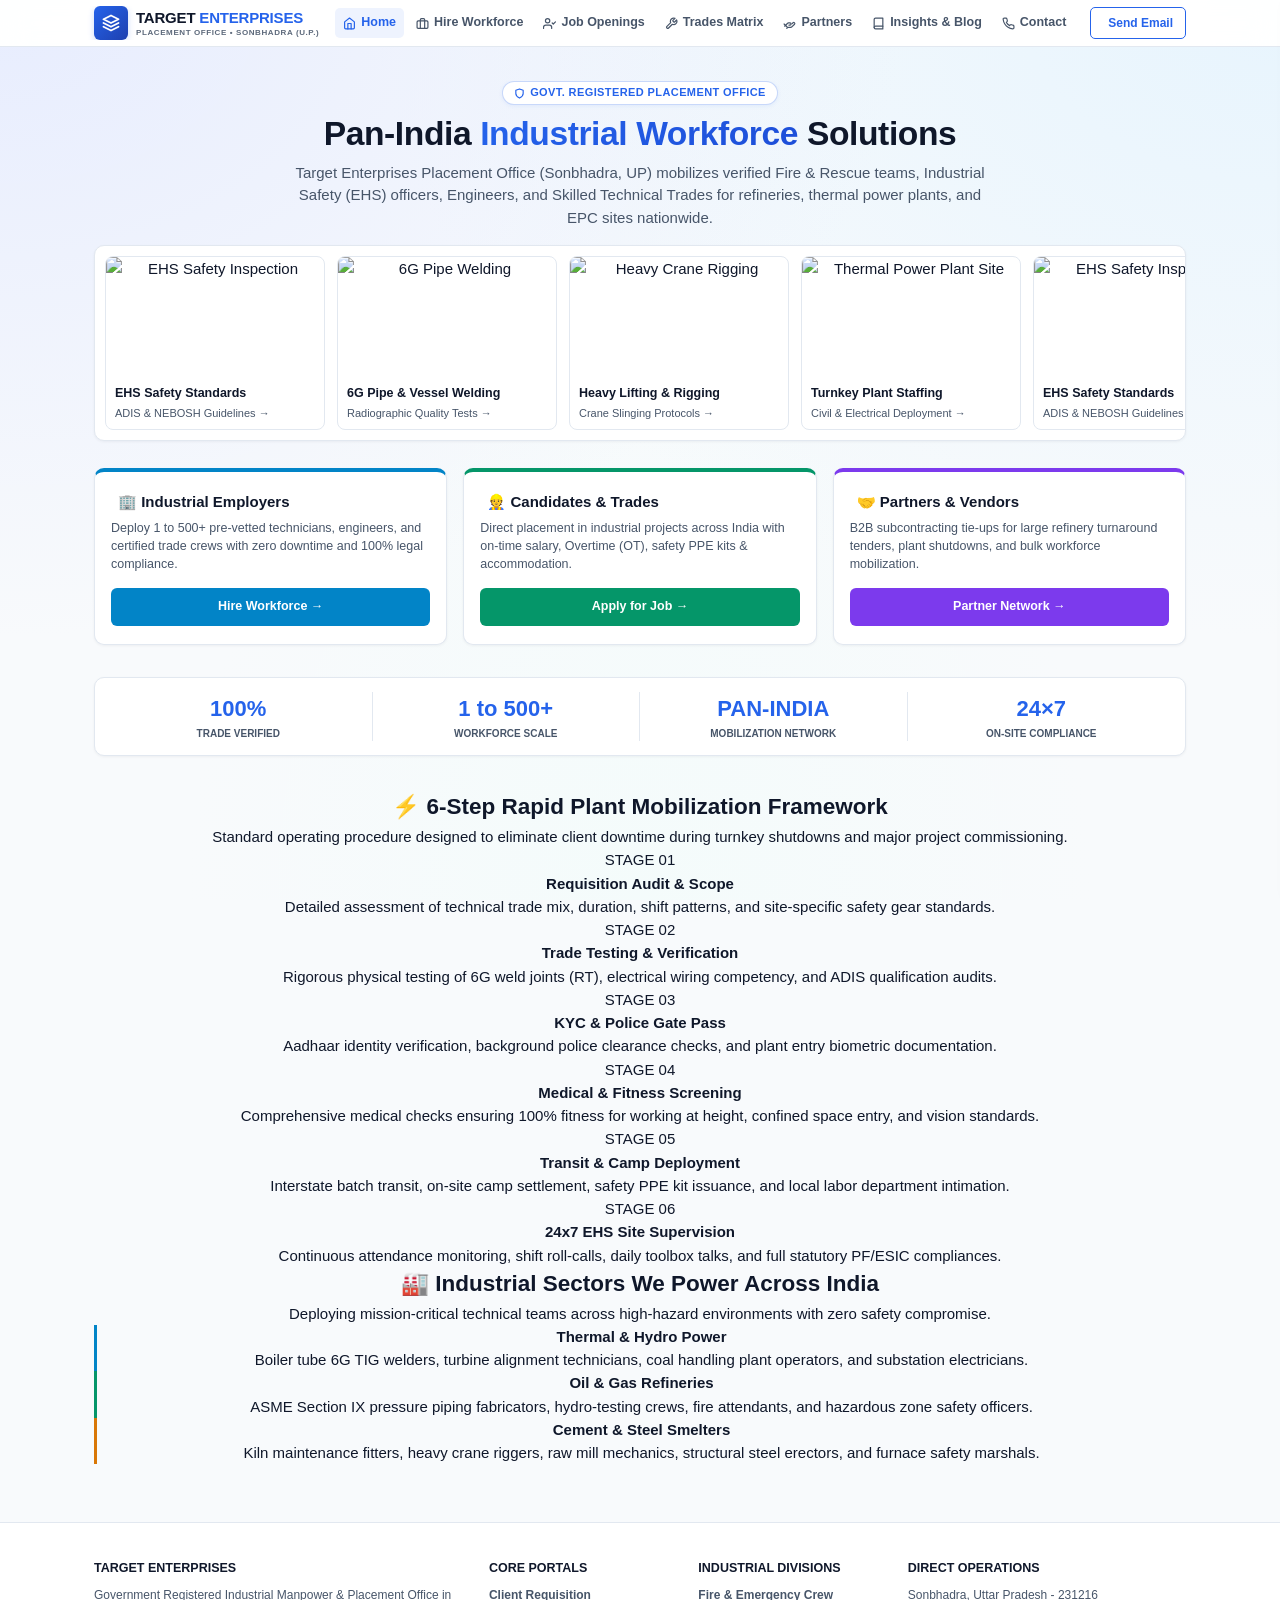
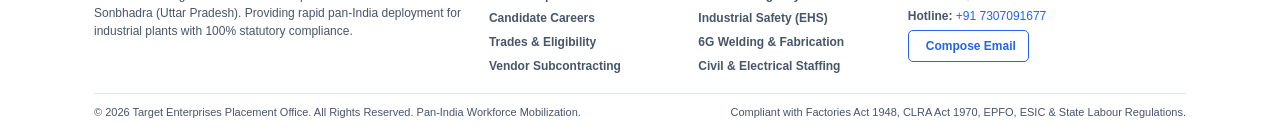
==== commit ec52c0e8: "fix: complete forensic design overhaul - consolidated master CSS, generous airy spacing, centered co" ====
--- a/index.html
+++ b/index.html
@@ -6,7 +6,7 @@
   <title>Pan-India Industrial Workforce Solutions | Target Enterprises Placement Office</title>
   <meta name="description" content="Target Enterprises Placement Office Sonbhadra UP. Supply of 1 to 500+ verified technical manpower for refineries, power plants and EPC sites." />
   <link rel="icon" type="image/svg+xml" href="data:image/svg+xml,%3Csvg xmlns='http://www.w3.org/2000/svg' viewBox='0 0 24 24' fill='none' stroke='%232563eb' stroke-width='2.5' stroke-linecap='round' stroke-linejoin='round'%3E%3Cpath d='M12 2L2 7l10 5 10-5-10-5zM2 17l10 5 10-5M2 12l10 5 10-5'/%3E%3C/svg%3E" />
-  <link rel="stylesheet" href="style.css?v=2026.09.26" />
+  <link rel="stylesheet" href="style.css?v=2026.09.28" />
 </head>
 <body>
 
--- a/style.css
+++ b/style.css
@@ -1,4 +1,4 @@
-/* TARGET ENTERPRISES - FORENSIC MASTER STYLESHEET */
+/* TARGET ENTERPRISES - UNIFIED MASTER DESIGN SYSTEM */
 :root {
   --bg: #f8fafc;
   --surface: #ffffff;
@@ -15,12 +15,13 @@
   --amber: #d97706;
   --purple: #7c3aed;
   --red: #dc2626;
-  --shadow-xs: 0 1px 2px rgba(15, 23, 42, 0.04);
-  --shadow-sm: 0 2px 6px rgba(15, 23, 42, 0.06);
-  --shadow-card: 0 4px 20px -2px rgba(15, 23, 42, 0.07);
+  --shadow-xs: 0 1px 3px rgba(15, 23, 42, 0.05);
+  --shadow-sm: 0 3px 8px rgba(15, 23, 42, 0.06);
+  --shadow-card: 0 4px 20px -2px rgba(15, 23, 42, 0.06);
   --radius: 10px;
 }
 
+/* ZERO-OVERFLOW ROOT ENFORCEMENT */
 *, *::before, *::after {
   box-sizing: border-box;
   margin: 0;
@@ -42,8 +43,8 @@
   position: relative;
   background-color: var(--bg);
   background-image: 
-    radial-gradient(at 0% 0%, rgba(224, 231, 255, 0.75) 0px, transparent 50%),
-    radial-gradient(at 100% 0%, rgba(224, 242, 254, 0.75) 0px, transparent 50%),
+    radial-gradient(at 0% 0%, rgba(224, 231, 255, 0.7) 0px, transparent 50%),
+    radial-gradient(at 100% 0%, rgba(224, 242, 254, 0.7) 0px, transparent 50%),
     radial-gradient(at 50% 100%, rgba(240, 253, 250, 0.5) 0px, transparent 50%);
   background-attachment: fixed;
   color: var(--text-main);
@@ -65,7 +66,7 @@
   overflow: hidden;
 }
 
-/* ================= COMPACT HEADER ================= */
+/* ================= HEADER & NAVBAR ================= */
 .site-header {
   position: sticky;
   top: 0;
@@ -86,8 +87,8 @@
 
 .brand-unit { display: flex; align-items: center; gap: 8px; }
 .brand-icon-box {
-  width: 32px;
-  height: 32px;
+  width: 34px;
+  height: 34px;
   background: linear-gradient(135deg, var(--primary), #1e40af);
   border-radius: 6px;
   display: flex;
@@ -96,11 +97,11 @@
   flex-shrink: 0;
   box-shadow: 0 2px 6px rgba(37, 99, 235, 0.22);
 }
-.brand-icon-box svg { width: 17px; height: 17px; stroke: #ffffff; }
+.brand-icon-box svg { width: 18px; height: 18px; stroke: #ffffff; }
 
 .brand-details { display: flex; flex-direction: column; justify-content: center; }
 .brand-title {
-  font-size: 14.5px;
+  font-size: 15px;
   font-weight: 800;
   letter-spacing: -0.2px;
   color: var(--text-main);
@@ -139,7 +140,7 @@
 .header-action-group { display: flex; align-items: center; gap: 6px; }
 .header-btn {
   height: 32px;
-  padding: 0 11px;
+  padding: 0 12px;
   border-radius: 5px;
   font-size: 12px;
   font-weight: 700;
@@ -233,9 +234,9 @@
 .drawer-links-list a svg { width: 15px; height: 15px; stroke: var(--primary); stroke-width: 2.2; }
 .drawer-links-list a:hover, .drawer-links-list a.active { background: var(--primary-subtle); color: var(--primary); font-weight: 700; }
 
-/* HERO */
+/* ================= HERO & BADGES ================= */
 .hero-wrapper {
-  padding: clamp(20px, 3.5vw, 32px) 0 clamp(14px, 2.5vw, 20px) 0;
+  padding: clamp(22px, 3.5vw, 34px) 0 clamp(14px, 2.5vw, 22px) 0;
   text-align: center;
   width: 100%;
 }
@@ -251,7 +252,7 @@
   box-shadow: 0 1px 4px rgba(37, 99, 235, 0.08);
   font-size: 11px;
   font-weight: 800;
-  padding: 3px 10px;
+  padding: 3px 11px;
   border-radius: 14px;
   text-transform: uppercase;
   letter-spacing: 0.4px;
@@ -283,13 +284,13 @@
   line-height: 1.5;
 }
 
-/* MARQUEE SLIDER */
+/* ================= MARQUEE SLIDER ================= */
 .slider-outer-box {
   width: 100%;
   max-width: 100%;
   overflow: hidden;
   border-radius: var(--radius);
-  margin: 8px 0 24px 0;
+  margin: 8px 0 26px 0;
   border: 1px solid var(--border);
   background: #ffffff;
   contain: paint;
@@ -325,12 +326,12 @@
   100% { transform: translateX(calc(-232px * 4)); }
 }
 
-/* GATEWAYS */
+/* ================= GATEWAYS & FEATURE CARDS ================= */
 .gateway-grid {
   display: grid;
   grid-template-columns: repeat(3, 1fr);
   gap: clamp(12px, 2vw, 16px);
-  margin-bottom: 26px;
+  margin-bottom: 32px;
   text-align: left;
   width: 100%;
 }
@@ -338,14 +339,14 @@
   background: #ffffff;
   border: 1px solid var(--border);
   border-radius: var(--radius);
-  padding: 16px 14px;
+  padding: 18px 16px;
   display: flex;
   flex-direction: column;
   justify-content: space-between;
   box-shadow: var(--shadow-xs);
-  transition: transform 0.2s ease;
-}
-.gateway-card:hover { transform: translateY(-2px); }
+  transition: transform 0.2s ease, box-shadow 0.2s ease;
+}
+.gateway-card:hover { transform: translateY(-2px); box-shadow: var(--shadow-sm); }
 .gate-client { border-top: 4px solid var(--blue); }
 .gate-candidate { border-top: 4px solid var(--green); }
 .gate-partner { border-top: 4px solid var(--purple); }
@@ -354,7 +355,7 @@
 .gateway-desc { font-size: 12.5px; color: var(--text-muted); margin-bottom: 14px; line-height: 1.45; }
 
 .btn-card {
-  height: 36px;
+  height: 38px;
   display: inline-flex;
   align-items: center;
   justify-content: center;
@@ -374,15 +375,15 @@
 .btn-card-primary { background: var(--primary); color: #ffffff; }
 .btn-card:hover { filter: brightness(1.08); }
 
-/* STATS */
+/* ================= STATS BAR ================= */
 .stats-bar {
   display: grid;
   grid-template-columns: repeat(4, 1fr);
   background: #ffffff;
   border: 1px solid var(--border);
   border-radius: var(--radius);
-  padding: 12px 8px;
-  margin-bottom: 26px;
+  padding: 14px 10px;
+  margin-bottom: 34px;
   text-align: center;
   width: 100%;
   box-shadow: var(--shadow-xs);
@@ -392,17 +393,68 @@
 .stat-number { font-size: clamp(17px, 2.3vw, 22px); font-weight: 900; color: var(--primary); }
 .stat-label { font-size: 10px; color: var(--text-muted); font-weight: 700; text-transform: uppercase; }
 
-/* ==========================================================================
-   SERVICES.HTML ARCHITECTURE (ROLE-CARD GRID - NO MORE MIXED TEXT)
-   ========================================================================== */
-
-/* QUICK JUMP ANCHORS BAR */
+/* ================= SECTION SYSTEM & ANCHOR BARS ================= */
+.division-section {
+  background: #ffffff;
+  border: 1px solid var(--border);
+  border-radius: 12px;
+  padding: clamp(18px, 3vw, 26px);
+  margin-bottom: 36px;
+  box-shadow: var(--shadow-card);
+  scroll-margin-top: 60px;
+}
+.division-section.div-green { border-top: 4px solid var(--green); }
+.division-section.div-blue { border-top: 4px solid var(--blue); }
+.division-section.div-purple { border-top: 4px solid var(--purple); }
+.division-section.div-amber { border-top: 4px solid var(--amber); }
+
+.division-header-wrap {
+  margin-bottom: 18px;
+  padding-bottom: 12px;
+  border-bottom: 1px solid var(--border);
+}
+.division-head-row {
+  display: flex;
+  justify-content: space-between;
+  align-items: center;
+  flex-wrap: wrap;
+  gap: 8px;
+  margin-bottom: 6px;
+}
+.division-title {
+  font-size: clamp(16px, 2vw, 19px);
+  font-weight: 900;
+  color: var(--text-main);
+  display: flex;
+  align-items: center;
+  gap: 8px;
+}
+.division-tags { display: flex; gap: 6px; flex-wrap: wrap; }
+.div-tag {
+  font-size: 10px;
+  font-weight: 800;
+  text-transform: uppercase;
+  letter-spacing: 0.4px;
+  padding: 3px 8px;
+  border-radius: 4px;
+}
+.div-tag-green { background: rgba(5, 150, 105, 0.1); color: var(--green); }
+.div-tag-blue { background: rgba(2, 132, 199, 0.1); color: var(--blue); }
+.div-tag-purple { background: rgba(124, 58, 237, 0.1); color: var(--purple); }
+.div-tag-amber { background: rgba(217, 119, 6, 0.1); color: var(--amber); }
+
+.division-overview {
+  font-size: 13.5px;
+  color: var(--text-muted);
+  line-height: 1.5;
+}
+
 .anchor-nav-bar {
   display: flex;
   gap: 8px;
   overflow-x: auto;
   padding: 4px 2px 14px 2px;
-  margin-bottom: 16px;
+  margin-bottom: 18px;
   scrollbar-width: none;
   -webkit-overflow-scrolling: touch;
 }
@@ -426,74 +478,13 @@
   border-color: var(--primary);
 }
 
-/* DIVISION SECTION CONTAINER */
-.division-section {
-  background: var(--surface);
-  border: 1px solid var(--border);
-  border-radius: 12px;
-  padding: clamp(16px, 3vw, 24px);
-  margin-bottom: 26px;
-  box-shadow: var(--shadow-card);
-  scroll-margin-top: 60px;
-}
-.division-section.div-green { border-top: 4px solid var(--green); }
-.division-section.div-blue { border-top: 4px solid var(--blue); }
-.division-section.div-purple { border-top: 4px solid var(--purple); }
-.division-section.div-amber { border-top: 4px solid var(--amber); }
-
-.division-header-wrap {
-  margin-bottom: 16px;
-  padding-bottom: 12px;
-  border-bottom: 1px solid var(--border);
-}
-.division-head-row {
-  display: flex;
-  justify-content: space-between;
-  align-items: center;
-  flex-wrap: wrap;
-  gap: 8px;
-  margin-bottom: 6px;
-}
-.division-title {
-  font-size: clamp(16px, 2vw, 19px);
-  font-weight: 900;
-  color: var(--text-main);
-  display: flex;
-  align-items: center;
-  gap: 8px;
-}
-.division-tags {
-  display: flex;
-  gap: 6px;
-  flex-wrap: wrap;
-}
-.div-tag {
-  font-size: 10px;
-  font-weight: 800;
-  text-transform: uppercase;
-  letter-spacing: 0.4px;
-  padding: 3px 8px;
-  border-radius: 4px;
-}
-.div-tag-green { background: rgba(5, 150, 105, 0.1); color: var(--green); }
-.div-tag-blue { background: rgba(2, 132, 199, 0.1); color: var(--blue); }
-.div-tag-purple { background: rgba(124, 58, 237, 0.1); color: var(--purple); }
-.div-tag-amber { background: rgba(217, 119, 6, 0.1); color: var(--amber); }
-
-.division-overview {
-  font-size: 13.5px;
-  color: var(--text-muted);
-  line-height: 1.5;
-}
-
-/* INDEPENDENT ROLE CARDS (SUB-CARD GRID) */
+/* ================= ROLE-CARD SUB-GRID ================= */
 .role-cards-grid {
   display: grid;
   grid-template-columns: repeat(auto-fit, minmax(280px, 1fr));
   gap: 14px;
   margin: 16px 0 20px 0;
 }
-
 .role-spec-card {
   background: var(--bg);
   border: 1px solid var(--border);
@@ -510,7 +501,6 @@
   background: #ffffff;
   box-shadow: var(--shadow-sm);
 }
-
 .role-card-top {
   display: flex;
   justify-content: space-between;
@@ -536,18 +526,13 @@
   border-radius: 4px;
   white-space: nowrap;
 }
-
 .role-info-rows {
   display: flex;
   flex-direction: column;
   gap: 8px;
   margin-bottom: 6px;
 }
-.role-info-item {
-  display: flex;
-  flex-direction: column;
-  gap: 2px;
-}
+.role-info-item { display: flex; flex-direction: column; gap: 2px; }
 .role-info-lbl {
   font-size: 10px;
   font-weight: 800;
@@ -570,386 +555,13 @@
   border-top: 1px solid var(--border);
 }
 
-/* COMPARISON MATRIX TABLE */
-.matrix-table-wrap {
-  width: 100%;
-  overflow-x: auto;
-  border: 1px solid var(--border);
-  border-radius: 8px;
-  background: #ffffff;
-  margin-top: 14px;
-  -webkit-overflow-scrolling: touch;
-}
-.matrix-table {
-  width: 100%;
-  border-collapse: collapse;
-  font-size: 12.5px;
-  text-align: left;
-  min-width: 580px;
-}
-.matrix-table th {
-  background: var(--surface-subtle);
-  padding: 10px 12px;
-  font-weight: 800;
-  color: var(--text-main);
-  border-bottom: 1px solid var(--border);
-  text-transform: uppercase;
-  font-size: 10.5px;
-  letter-spacing: 0.4px;
-}
-.matrix-table td {
-  padding: 10px 12px;
-  border-bottom: 1px solid var(--border);
-  color: var(--text-muted);
-}
-.matrix-table tr:last-child td { border-bottom: none; }
-.matrix-table tr:hover td { background: var(--bg); color: var(--text-main); }
-
-/* FORMS */
-.form-card-wrapper {
-  background: #ffffff;
-  border: 1px solid var(--border);
-  border-radius: 12px;
-  padding: clamp(16px, 3vw, 26px);
-  margin: 0 auto 30px auto;
-  box-shadow: var(--shadow-card);
-  width: 100%;
-  max-width: 720px;
-}
-.gateway-grid .form-card-wrapper {
-  max-width: 100%;
-  margin: 0;
-  padding: clamp(14px, 2.5vw, 20px);
-}
-.form-grid-2col {
-  display: grid;
-  grid-template-columns: 1fr 1fr;
-  gap: 12px 14px;
-  text-align: left;
-  width: 100%;
-}
-.col-full { grid-column: 1 / -1; }
-
-.form-group-item { display: flex; flex-direction: column; gap: 4px; width: 100%; }
-.form-group-item label {
-  font-size: 11.5px;
-  font-weight: 700;
-  color: #334155;
-  text-transform: uppercase;
-  letter-spacing: 0.3px;
-}
-.form-group-item input,
-.form-group-item select,
-.form-group-item textarea {
-  width: 100%;
-  height: 40px;
-  background: #ffffff;
-  border: 1px solid var(--border-input);
-  border-radius: 6px;
-  padding: 7px 11px;
-  color: var(--text-main);
-  font-size: 13.5px;
-  outline: none;
-  font-family: inherit;
-  transition: border-color 0.15s ease, box-shadow 0.15s ease;
-}
-.form-group-item textarea { height: auto; min-height: 80px; padding: 8px 11px; }
-.form-group-item input:focus,
-.form-group-item select:focus,
-.form-group-item textarea:focus {
-  border-color: var(--primary);
-  box-shadow: 0 0 0 2px var(--primary-subtle);
-}
-.form-group-item input[type="file"] {
-  height: auto;
-  padding: 7px 9px;
-  font-size: 12px;
-  border-style: dashed;
-  background: var(--surface-subtle);
-}
-
-.btn-submit-action {
-  grid-column: 1 / -1;
-  height: 42px;
-  max-width: 340px;
-  margin: 10px auto 0 auto;
-  width: 100%;
-  display: inline-flex;
-  align-items: center;
-  justify-content: center;
-  text-align: center;
-  gap: 6px;
-  padding: 0 18px;
-  border-radius: 6px;
-  font-size: 13.5px;
-  font-weight: 800;
-  cursor: pointer;
-  border: none;
-  color: #ffffff;
-  background: linear-gradient(135deg, var(--primary), #1d4ed8);
-  box-shadow: 0 2px 6px rgba(37, 99, 235, 0.25);
-  transition: all 0.15s ease;
-}
-.btn-submit-action:hover { filter: brightness(1.08); transform: translateY(-1px); }
-
-/* WEBMAIL */
-.webmail-composer-card {
-  background: #ffffff;
-  border: 1px solid var(--border);
-  border-radius: 12px;
-  overflow: hidden;
-  box-shadow: var(--shadow-card);
-  max-width: 720px;
-  margin: 0 auto 30px auto;
-  width: 100%;
-}
-.webmail-top-strip {
-  background: var(--surface-subtle);
-  border-bottom: 1px solid var(--border);
-  padding: 10px 15px;
-  display: flex;
-  align-items: center;
-  justify-content: space-between;
-}
-.webmail-top-strip h3 { font-size: 13px; font-weight: 800; color: #1e293b; display: flex; align-items: center; gap: 5px; }
-.pulse-green-dot { width: 7px; height: 7px; border-radius: 50%; background: var(--green); display: inline-block; }
-.webmail-inner-padding { padding: clamp(14px, 3vw, 24px); }
-.webmail-to-row {
-  display: flex;
-  align-items: center;
-  border-bottom: 1px solid var(--border);
-  padding: 6px 0;
-  font-size: 12px;
-}
-.webmail-to-label { width: 52px; font-weight: 800; color: var(--text-muted); }
-.webmail-to-val { font-weight: 700; color: var(--primary); }
-
-.feedback-alert {
-  display: none;
-  grid-column: 1 / -1;
-  padding: 9px 12px;
-  border-radius: 6px;
-  font-size: 12.5px;
-  font-weight: 700;
-  text-align: center;
-}
-.alert-ok { background: #ecfdf5; color: #065f46; border: 1px solid #a7f3d0; }
-.alert-fail { background: #fef2f2; color: #991b1b; border: 1px solid #fecaca; }
-
-/* COMPLIANCE NOTE */
-.compliance-note {
-  font-size: 11.5px;
-  color: var(--text-muted);
-  background: var(--surface-subtle);
-  border: 1px dashed var(--border);
-  border-radius: 6px;
-  padding: 8px 11px;
-  margin-top: 7px;
-  line-height: 1.4;
-}
-
-/* FOOTER */
-.site-footer-4col {
-  background: #ffffff;
-  border-top: 1px solid var(--border);
-  padding: clamp(26px, 4vw, 36px) 0 14px 0;
-  margin-top: 30px;
-  width: 100%;
-}
-.footer-grid {
-  display: grid;
-  grid-template-columns: 2fr 1fr 1fr 1.5fr;
-  gap: clamp(15px, 2.5vw, 24px);
-  margin-bottom: 18px;
-  text-align: left;
-}
-.footer-col h4 { font-size: 12.5px; font-weight: 800; color: var(--text-main); margin-bottom: 7px; text-transform: uppercase; }
-.footer-col p { font-size: 12px; color: var(--text-muted); line-height: 1.5; }
-.footer-links-list { list-style: none; display: flex; flex-direction: column; gap: 5px; font-size: 12px; }
-.footer-links-list a { color: var(--text-muted); font-weight: 600; }
-.footer-links-list a:hover { color: var(--primary); }
-.footer-bottom-bar {
-  border-top: 1px solid var(--border);
-  padding-top: 10px;
-  display: flex;
-  justify-content: space-between;
-  align-items: center;
-  flex-wrap: wrap;
-  gap: 6px;
-  font-size: 11px;
-  color: var(--text-muted);
-}
-
-/* MOBILE DOCK */
-.mobile-sticky-dock {
-  display: none;
-  position: fixed;
-  bottom: 0;
-  left: 0;
-  right: 0;
-  background: #ffffff;
-  border-top: 1px solid var(--border);
-  padding: 6px 8px calc(6px + env(safe-area-inset-bottom, 0px)) 8px;
-  z-index: 1500;
-  gap: 5px;
-  box-shadow: 0 -2px 8px rgba(0,0,0,0.05);
-}
-.dock-btn {
-  flex: 1;
-  height: 36px;
-  border-radius: 6px;
-  font-size: 11px;
-  font-weight: 700;
-  display: flex;
-  align-items: center;
-  justify-content: center;
-  text-align: center;
-  gap: 4px;
-  border: 1px solid var(--border);
-  background: var(--surface-subtle);
-  color: var(--text-main);
-}
-.dock-btn svg { width: 14px; height: 14px; stroke: currentColor; stroke-width: 2.2; }
-.dock-btn-primary { background: var(--primary); color: #ffffff; border-color: var(--primary); }
-
-/* BREAKPOINTS */
-@media (max-width: 960px) {
-  .main-nav-links { display: none; }
-  .header-btn-icon-menu { display: inline-flex; }
-  .gateway-grid { grid-template-columns: repeat(2, 1fr); }
-  .footer-grid { grid-template-columns: 1fr 1fr; }
-}
-
-@media (max-width: 768px) {
-  body {
-    padding-bottom: calc(56px + env(safe-area-inset-bottom, 0px));
-  }
-  .mobile-sticky-dock { display: flex; }
-  .stats-bar { grid-template-columns: repeat(2, 1fr); }
-  .stat-item:nth-child(2) { border-right: none; }
-  
-  .form-group-item input,
-  .form-group-item select,
-  .form-group-item textarea {
-    font-size: 16px !important;
-  }
-}
-
-@media (max-width: 640px) {
-  .gateway-grid,
-  .role-cards-grid,
-  .form-grid-2col {
-    grid-template-columns: 1fr !important;
-  }
-  .btn-submit-action {
-    max-width: 100%;
-  }
-  .footer-grid { grid-template-columns: 1fr; gap: 14px; }
-  .footer-bottom-bar { text-align: center; flex-direction: column; }
-}
-
-/* ==========================================================================
-   POINT-BY-POINT PARTNER ADVANTAGES STYLING (ZERO MIXED TEXT)
-   ========================================================================== */
-.advantages-grid {
-  display: grid;
-  grid-template-columns: repeat(3, 1fr);
-  gap: 14px;
-  margin: 16px 0 20px 0;
-}
-.advantage-card {
-  background: #ffffff;
-  border: 1px solid var(--border);
-  border-radius: var(--radius);
-  padding: 16px 14px;
-  box-shadow: var(--shadow-xs);
-  transition: transform 0.2s ease, border-color 0.15s ease, box-shadow 0.2s ease;
-  display: flex;
-  flex-direction: column;
-  justify-content: space-between;
-}
-.advantage-card:hover {
-  transform: translateY(-2px);
-  border-color: var(--purple);
-  box-shadow: var(--shadow-sm);
-}
-.advantage-card-head {
-  display: flex;
-  justify-content: space-between;
-  align-items: center;
-  gap: 8px;
-  margin-bottom: 10px;
-  padding-bottom: 8px;
-  border-bottom: 1px solid var(--border);
-}
-.advantage-card-title {
-  font-size: 14.5px;
-  font-weight: 800;
-  color: var(--text-main);
-  line-height: 1.3;
-}
-.advantage-card-badge {
-  font-size: 10px;
-  font-weight: 800;
-  background: rgba(124, 58, 237, 0.08);
-  color: var(--purple);
-  border: 1px solid rgba(124, 58, 237, 0.2);
-  padding: 2px 7px;
-  border-radius: 4px;
-  white-space: nowrap;
-}
-.advantage-points-list {
-  list-style: none;
-  display: flex;
-  flex-direction: column;
-  gap: 8px;
-  margin: 6px 0 12px 0;
-}
-.advantage-point {
-  display: flex;
-  align-items: flex-start;
-  gap: 8px;
-  font-size: 12.5px;
-  line-height: 1.45;
-  color: var(--text-main);
-}
-.advantage-check {
-  color: var(--green);
-  font-weight: 900;
-  font-size: 13px;
-  line-height: 1.2;
-  flex-shrink: 0;
-}
-.advantage-tag {
-  margin-top: auto;
-  padding-top: 8px;
-  border-top: 1px dashed var(--border);
-  font-size: 11px;
-  font-weight: 700;
-  color: var(--purple);
-  display: flex;
-  align-items: center;
-  gap: 5px;
-}
-
-@media (max-width: 960px) {
-  .advantages-grid { grid-template-columns: repeat(2, 1fr); }
-}
-@media (max-width: 640px) {
-  .advantages-grid { grid-template-columns: 1fr !important; }
-}
-
-
-/* ==========================================================================
-   ENHANCED 4-STEP WORKFLOW CARDS & GENEROUS SECTION SPACING
-   ========================================================================== */
+/* ================= 4-STEP ONBOARDING WORKFLOW CARDS ================= */
 .workflow-steps-flow {
   display: grid;
   grid-template-columns: repeat(2, 1fr);
   gap: clamp(14px, 2.5vw, 20px);
   margin: 18px 0 24px 0;
 }
-
 .workflow-card {
   background: #ffffff;
   border: 1px solid var(--border);
@@ -965,7 +577,6 @@
   transform: translateY(-2px);
   box-shadow: 0 8px 20px rgba(15, 23, 42, 0.08);
 }
-
 .workflow-card.step-1 { border-left: 5px solid var(--purple); }
 .workflow-card.step-2 { border-left: 5px solid var(--blue); }
 .workflow-card.step-3 { border-left: 5px solid var(--green); }
@@ -980,7 +591,6 @@
   padding-bottom: 8px;
   border-bottom: 1px solid rgba(226, 232, 240, 0.8);
 }
-
 .workflow-badge {
   display: inline-flex;
   align-items: center;
@@ -1005,7 +615,6 @@
   border-radius: 4px;
   white-space: nowrap;
 }
-
 .workflow-title {
   font-size: 15.5px;
   font-weight: 800;
@@ -1013,14 +622,12 @@
   line-height: 1.35;
   margin-bottom: 8px;
 }
-
 .workflow-desc {
   font-size: 13px;
   color: var(--text-muted);
   line-height: 1.5;
   margin-bottom: 14px;
 }
-
 .workflow-footer-pill {
   margin-top: auto;
   font-size: 11.5px;
@@ -1033,20 +640,550 @@
   line-height: 1.35;
 }
 
-/* SECTION SPACING EXPANSION */
-.division-section {
-  margin-bottom: 38px !important;
-}
-.rich-section {
-  margin: 38px 0 !important;
-}
+/* ================= PARTNER ADVANTAGES GRID ================= */
+.advantages-grid {
+  display: grid;
+  grid-template-columns: repeat(3, 1fr);
+  gap: 14px;
+  margin: 16px 0 20px 0;
+}
+.advantage-card {
+  background: #ffffff;
+  border: 1px solid var(--border);
+  border-radius: var(--radius);
+  padding: 16px 14px;
+  box-shadow: var(--shadow-xs);
+  transition: transform 0.2s ease, border-color 0.15s ease, box-shadow 0.2s ease;
+  display: flex;
+  flex-direction: column;
+  justify-content: space-between;
+}
+.advantage-card:hover {
+  transform: translateY(-2px);
+  border-color: var(--purple);
+  box-shadow: var(--shadow-sm);
+}
+.advantage-card-head {
+  display: flex;
+  justify-content: space-between;
+  align-items: center;
+  gap: 8px;
+  margin-bottom: 10px;
+  padding-bottom: 8px;
+  border-bottom: 1px solid var(--border);
+}
+.advantage-card-title {
+  font-size: 14.5px;
+  font-weight: 800;
+  color: var(--text-main);
+  line-height: 1.3;
+}
+.advantage-card-badge {
+  font-size: 10px;
+  font-weight: 800;
+  background: rgba(124, 58, 237, 0.08);
+  color: var(--purple);
+  border: 1px solid rgba(124, 58, 237, 0.2);
+  padding: 2px 7px;
+  border-radius: 4px;
+  white-space: nowrap;
+}
+.advantage-points-list {
+  list-style: none;
+  display: flex;
+  flex-direction: column;
+  gap: 8px;
+  margin: 6px 0 12px 0;
+}
+.advantage-point {
+  display: flex;
+  align-items: flex-start;
+  gap: 8px;
+  font-size: 12.5px;
+  line-height: 1.45;
+  color: var(--text-main);
+}
+.advantage-check {
+  color: var(--green);
+  font-weight: 900;
+  font-size: 13px;
+  line-height: 1.2;
+  flex-shrink: 0;
+}
+.advantage-tag {
+  margin-top: auto;
+  padding-top: 8px;
+  border-top: 1px dashed var(--border);
+  font-size: 11px;
+  font-weight: 700;
+  color: var(--purple);
+  display: flex;
+  align-items: center;
+  gap: 5px;
+}
+
+/* ================= TABLES ================= */
+.matrix-table-wrap {
+  width: 100%;
+  overflow-x: auto;
+  border: 1px solid var(--border);
+  border-radius: 8px;
+  background: #ffffff;
+  margin-top: 14px;
+  -webkit-overflow-scrolling: touch;
+}
+.matrix-table {
+  width: 100%;
+  border-collapse: collapse;
+  font-size: 12.5px;
+  text-align: left;
+  min-width: 580px;
+}
+.matrix-table th {
+  background: var(--surface-subtle);
+  padding: 10px 12px;
+  font-weight: 800;
+  color: var(--text-main);
+  border-bottom: 1px solid var(--border);
+  text-transform: uppercase;
+  font-size: 10.5px;
+  letter-spacing: 0.4px;
+}
+.matrix-table td {
+  padding: 10px 12px;
+  border-bottom: 1px solid var(--border);
+  color: var(--text-muted);
+}
+.matrix-table tr:last-child td { border-bottom: none; }
+.matrix-table tr:hover td { background: var(--bg); color: var(--text-main); }
+
+/* ================= COMPACT CENTERED FORMS ================= */
 .form-card-wrapper {
-  margin-bottom: 38px !important;
+  background: #ffffff;
+  border: 1px solid var(--border);
+  border-radius: 12px;
+  padding: clamp(18px, 3.5vw, 30px);
+  margin: 0 auto 36px auto;
+  box-shadow: var(--shadow-card);
+  width: 100%;
+  max-width: 740px;
+}
+.gateway-grid .form-card-wrapper {
+  max-width: 100%;
+  margin: 0;
+  padding: clamp(14px, 2.5vw, 20px);
+}
+.form-grid-2col {
+  display: grid;
+  grid-template-columns: 1fr 1fr;
+  gap: 14px 16px;
+  text-align: left;
+  width: 100%;
+}
+.col-full { grid-column: 1 / -1; }
+
+.form-group-item { display: flex; flex-direction: column; gap: 4px; width: 100%; }
+.form-group-item label {
+  font-size: 11.5px;
+  font-weight: 700;
+  color: #334155;
+  text-transform: uppercase;
+  letter-spacing: 0.3px;
+}
+.form-group-item input,
+.form-group-item select,
+.form-group-item textarea {
+  width: 100%;
+  height: 40px;
+  background: #ffffff;
+  border: 1px solid var(--border-input);
+  border-radius: 6px;
+  padding: 7px 11px;
+  color: var(--text-main);
+  font-size: 13.5px;
+  outline: none;
+  font-family: inherit;
+  transition: border-color 0.15s ease, box-shadow 0.15s ease;
+}
+.form-group-item textarea { height: auto; min-height: 80px; padding: 8px 11px; }
+.form-group-item input:focus,
+.form-group-item select:focus,
+.form-group-item textarea:focus {
+  border-color: var(--primary);
+  box-shadow: 0 0 0 2px var(--primary-subtle);
+}
+.form-group-item input[type="file"] {
+  height: auto;
+  padding: 7px 9px;
+  font-size: 12px;
+  border-style: dashed;
+  background: var(--surface-subtle);
+}
+
+.btn-submit-action {
+  grid-column: 1 / -1;
+  height: 42px;
+  max-width: 340px;
+  margin: 12px auto 0 auto;
+  width: 100%;
+  display: inline-flex;
+  align-items: center;
+  justify-content: center;
+  text-align: center;
+  gap: 6px;
+  padding: 0 18px;
+  border-radius: 6px;
+  font-size: 13.5px;
+  font-weight: 800;
+  cursor: pointer;
+  border: none;
+  color: #ffffff;
+  background: linear-gradient(135deg, var(--primary), #1d4ed8);
+  box-shadow: 0 2px 6px rgba(37, 99, 235, 0.25);
+  transition: all 0.15s ease;
+}
+.btn-submit-action:hover { filter: brightness(1.08); transform: translateY(-1px); }
+
+/* WEBMAIL */
+.webmail-composer-card {
+  background: #ffffff;
+  border: 1px solid var(--border);
+  border-radius: 12px;
+  overflow: hidden;
+  box-shadow: var(--shadow-card);
+  max-width: 740px;
+  margin: 0 auto 36px auto;
+  width: 100%;
+}
+.webmail-top-strip {
+  background: var(--surface-subtle);
+  border-bottom: 1px solid var(--border);
+  padding: 10px 16px;
+  display: flex;
+  align-items: center;
+  justify-content: space-between;
+}
+.webmail-top-strip h3 { font-size: 13px; font-weight: 800; color: #1e293b; display: flex; align-items: center; gap: 5px; }
+.pulse-green-dot { width: 7px; height: 7px; border-radius: 50%; background: var(--green); display: inline-block; }
+.webmail-inner-padding { padding: clamp(16px, 3vw, 24px); }
+.webmail-to-row {
+  display: flex;
+  align-items: center;
+  border-bottom: 1px solid var(--border);
+  padding: 6px 0;
+  font-size: 12px;
+}
+.webmail-to-label { width: 52px; font-weight: 800; color: var(--text-muted); }
+.webmail-to-val { font-weight: 700; color: var(--primary); }
+
+.feedback-alert {
+  display: none;
+  grid-column: 1 / -1;
+  padding: 10px 14px;
+  border-radius: 6px;
+  font-size: 13px;
+  font-weight: 700;
+  text-align: center;
+}
+.alert-ok { background: #ecfdf5; color: #065f46; border: 1px solid #a7f3d0; }
+.alert-fail { background: #fef2f2; color: #991b1b; border: 1px solid #fecaca; }
+
+.compliance-note {
+  font-size: 11.5px;
+  color: var(--text-muted);
+  background: var(--surface-subtle);
+  border: 1px dashed var(--border);
+  border-radius: 6px;
+  padding: 8px 11px;
+  margin-top: 7px;
+  line-height: 1.4;
+}
+
+/* ================= BLOG HUB & ARTICLE PAGES ================= */
+.blog-hub-grid {
+  display: grid;
+  grid-template-columns: repeat(3, 1fr);
+  gap: clamp(16px, 2.5vw, 24px);
+  margin: 24px 0 36px 0;
+}
+.blog-card-item {
+  background: #ffffff;
+  border: 1px solid var(--border);
+  border-radius: 12px;
+  overflow: hidden;
+  box-shadow: 0 4px 16px rgba(15, 23, 42, 0.05);
+  display: flex;
+  flex-direction: column;
+  justify-content: space-between;
+  transition: transform 0.2s ease, box-shadow 0.2s ease, border-color 0.15s ease;
+}
+.blog-card-item:hover {
+  transform: translateY(-3px);
+  box-shadow: 0 10px 25px rgba(15, 23, 42, 0.09);
+  border-color: var(--primary);
+}
+.blog-card-img-wrap {
+  width: 100%;
+  height: 190px;
+  overflow: hidden;
+  position: relative;
+  background: var(--surface-subtle);
+}
+.blog-card-img-wrap img {
+  width: 100%;
+  height: 100%;
+  object-fit: cover;
+  display: block;
+  transition: transform 0.3s ease;
+}
+.blog-card-item:hover .blog-card-img-wrap img { transform: scale(1.04); }
+
+.blog-card-content {
+  padding: 16px 16px 18px 16px;
+  display: flex;
+  flex-direction: column;
+  flex-grow: 1;
+}
+.blog-card-meta {
+  display: flex;
+  align-items: center;
+  justify-content: space-between;
+  margin-bottom: 8px;
+  font-size: 11.5px;
+  color: var(--text-muted);
+}
+.blog-cat-badge {
+  font-size: 10px;
+  font-weight: 800;
+  text-transform: uppercase;
+  letter-spacing: 0.5px;
+  padding: 3px 8px;
+  border-radius: 4px;
+}
+.cat-ehs { background: rgba(5, 150, 105, 0.1); color: var(--green); }
+.cat-tech { background: rgba(2, 132, 199, 0.1); color: var(--blue); }
+.cat-ops { background: rgba(217, 119, 6, 0.1); color: var(--amber); }
+.cat-law { background: rgba(124, 58, 237, 0.1); color: var(--purple); }
+.cat-safety { background: rgba(220, 38, 38, 0.1); color: var(--red); }
+
+.blog-card-title {
+  font-size: 15.5px;
+  font-weight: 800;
+  color: var(--text-main);
+  line-height: 1.35;
+  margin-bottom: 8px;
+  transition: color 0.15s ease;
+}
+.blog-card-item:hover .blog-card-title { color: var(--primary); }
+.blog-card-excerpt {
+  font-size: 13px;
+  color: var(--text-muted);
+  line-height: 1.5;
+  margin-bottom: 16px;
+}
+.blog-read-btn {
+  margin-top: auto;
+  font-size: 13px;
+  font-weight: 700;
+  color: var(--primary);
+  display: inline-flex;
+  align-items: center;
+  gap: 6px;
+  transition: gap 0.15s ease;
+}
+.blog-card-item:hover .blog-read-btn { gap: 9px; }
+
+.article-container { max-width: 820px; margin: 0 auto 40px auto; }
+.article-breadcrumb {
+  display: flex;
+  align-items: center;
+  gap: 8px;
+  font-size: 12.5px;
+  color: var(--text-muted);
+  margin-bottom: 16px;
+  flex-wrap: wrap;
+}
+.article-breadcrumb a { color: var(--primary); font-weight: 600; }
+.article-header { text-align: left; margin-bottom: 22px; }
+.article-main-title {
+  font-size: clamp(22px, 3.8vw, 34px);
+  font-weight: 900;
+  line-height: 1.25;
+  color: var(--text-main);
+  margin: 10px 0 12px 0;
+  letter-spacing: -0.4px;
+}
+.article-byline {
+  display: flex;
+  align-items: center;
+  gap: 14px;
+  font-size: 13px;
+  color: var(--text-muted);
+  padding-bottom: 14px;
+  border-bottom: 1px solid var(--border);
+  flex-wrap: wrap;
+}
+.article-featured-image {
+  width: 100%;
+  height: clamp(220px, 45vw, 380px);
+  border-radius: 12px;
+  overflow: hidden;
+  margin-bottom: 24px;
+  box-shadow: var(--shadow-sm);
+}
+.article-featured-image img { width: 100%; height: 100%; object-fit: cover; display: block; }
+.article-body-content { font-size: 15.5px; line-height: 1.7; color: #1e293b; text-align: left; }
+.article-body-content p { margin-bottom: 18px; }
+.article-body-content h2 {
+  font-size: 20px;
+  font-weight: 800;
+  color: var(--text-main);
+  margin: 28px 0 12px 0;
+  padding-bottom: 6px;
+  border-bottom: 1px solid var(--border);
+}
+.article-callout-box {
+  background: var(--surface-subtle);
+  border-left: 4px solid var(--primary);
+  border-radius: 0 8px 8px 0;
+  padding: 16px 18px;
+  margin: 24px 0;
+  font-size: 14.5px;
+  line-height: 1.6;
+  color: #334155;
+}
+.article-checklist-grid {
+  background: #ffffff;
+  border: 1px solid var(--border);
+  border-radius: 10px;
+  padding: 18px;
+  margin: 24px 0;
+  box-shadow: var(--shadow-xs);
+}
+.checklist-item {
+  display: flex;
+  align-items: flex-start;
+  gap: 10px;
+  margin-bottom: 10px;
+  font-size: 14px;
+  line-height: 1.45;
+}
+.checklist-item:last-child { margin-bottom: 0; }
+.check-icon { color: var(--green); font-size: 16px; font-weight: 900; flex-shrink: 0; }
+.article-cta-card {
+  background: linear-gradient(135deg, rgba(37, 99, 235, 0.08), rgba(2, 132, 199, 0.05));
+  border: 1.5px solid rgba(37, 99, 235, 0.25);
+  border-radius: 12px;
+  padding: 24px 20px;
+  margin: 32px 0;
+  text-align: center;
+}
+.article-cta-card h3 { font-size: 18px; font-weight: 900; color: var(--text-main); margin-bottom: 6px; }
+.article-cta-card p { font-size: 13.5px; color: var(--text-muted); max-width: 580px; margin: 0 auto 16px auto; }
+.related-posts-sec {
+  margin-top: 40px;
+  padding-top: 24px;
+  border-top: 1px solid var(--border);
+  text-align: left;
+}
+.related-posts-sec h3 { font-size: 18px; font-weight: 800; color: var(--text-main); margin-bottom: 16px; }
+
+/* ================= FOOTER ================= */
+.site-footer-4col {
+  background: #ffffff;
+  border-top: 1px solid var(--border);
+  padding: clamp(26px, 4vw, 36px) 0 14px 0;
+  margin-top: 36px;
+  width: 100%;
+}
+.footer-grid {
+  display: grid;
+  grid-template-columns: 2fr 1fr 1fr 1.5fr;
+  gap: clamp(15px, 2.5vw, 24px);
+  margin-bottom: 18px;
+  text-align: left;
+}
+.footer-col h4 { font-size: 12.5px; font-weight: 800; color: var(--text-main); margin-bottom: 7px; text-transform: uppercase; }
+.footer-col p { font-size: 12px; color: var(--text-muted); line-height: 1.5; }
+.footer-links-list { list-style: none; display: flex; flex-direction: column; gap: 5px; font-size: 12px; }
+.footer-links-list a { color: var(--text-muted); font-weight: 600; }
+.footer-links-list a:hover { color: var(--primary); }
+.footer-bottom-bar {
+  border-top: 1px solid var(--border);
+  padding-top: 10px;
+  display: flex;
+  justify-content: space-between;
+  align-items: center;
+  flex-wrap: wrap;
+  gap: 6px;
+  font-size: 11px;
+  color: var(--text-muted);
+}
+
+/* ================= MOBILE STICKY DOCK ================= */
+.mobile-sticky-dock {
+  display: none;
+  position: fixed;
+  bottom: 0;
+  left: 0;
+  right: 0;
+  background: #ffffff;
+  border-top: 1px solid var(--border);
+  padding: 6px 8px calc(6px + env(safe-area-inset-bottom, 0px)) 8px;
+  z-index: 1500;
+  gap: 5px;
+  box-shadow: 0 -2px 8px rgba(0,0,0,0.05);
+}
+.dock-btn {
+  flex: 1;
+  height: 36px;
+  border-radius: 6px;
+  font-size: 11px;
+  font-weight: 700;
+  display: flex;
+  align-items: center;
+  justify-content: center;
+  text-align: center;
+  gap: 4px;
+  border: 1px solid var(--border);
+  background: var(--surface-subtle);
+  color: var(--text-main);
+}
+.dock-btn svg { width: 14px; height: 14px; stroke: currentColor; stroke-width: 2.2; }
+.dock-btn-primary { background: var(--primary); color: #ffffff; border-color: var(--primary); }
+
+/* ================= MEDIA BREAKPOINTS ================= */
+@media (max-width: 960px) {
+  .main-nav-links { display: none; }
+  .header-btn-icon-menu { display: inline-flex; }
+  .gateway-grid { grid-template-columns: repeat(2, 1fr); }
+  .advantages-grid { grid-template-columns: repeat(2, 1fr); }
+  .blog-hub-grid { grid-template-columns: repeat(2, 1fr); }
+  .footer-grid { grid-template-columns: 1fr 1fr; }
 }
 
 @media (max-width: 768px) {
-  .workflow-steps-flow {
+  body { padding-bottom: calc(56px + env(safe-area-inset-bottom, 0px)); }
+  .mobile-sticky-dock { display: flex; }
+  .stats-bar { grid-template-columns: repeat(2, 1fr); }
+  .stat-item:nth-child(2) { border-right: none; }
+  .workflow-steps-flow { grid-template-columns: 1fr !important; }
+  .form-group-item input,
+  .form-group-item select,
+  .form-group-item textarea {
+    font-size: 16px !important;
+  }
+}
+
+@media (max-width: 640px) {
+  .gateway-grid,
+  .role-cards-grid,
+  .advantages-grid,
+  .blog-hub-grid,
+  .form-grid-2col {
     grid-template-columns: 1fr !important;
-    gap: 16px !important;
   }
-}
+  .btn-submit-action { max-width: 100%; }
+  .footer-grid { grid-template-columns: 1fr; gap: 14px; }
+  .footer-bottom-bar { text-align: center; flex-direction: column; }
+}
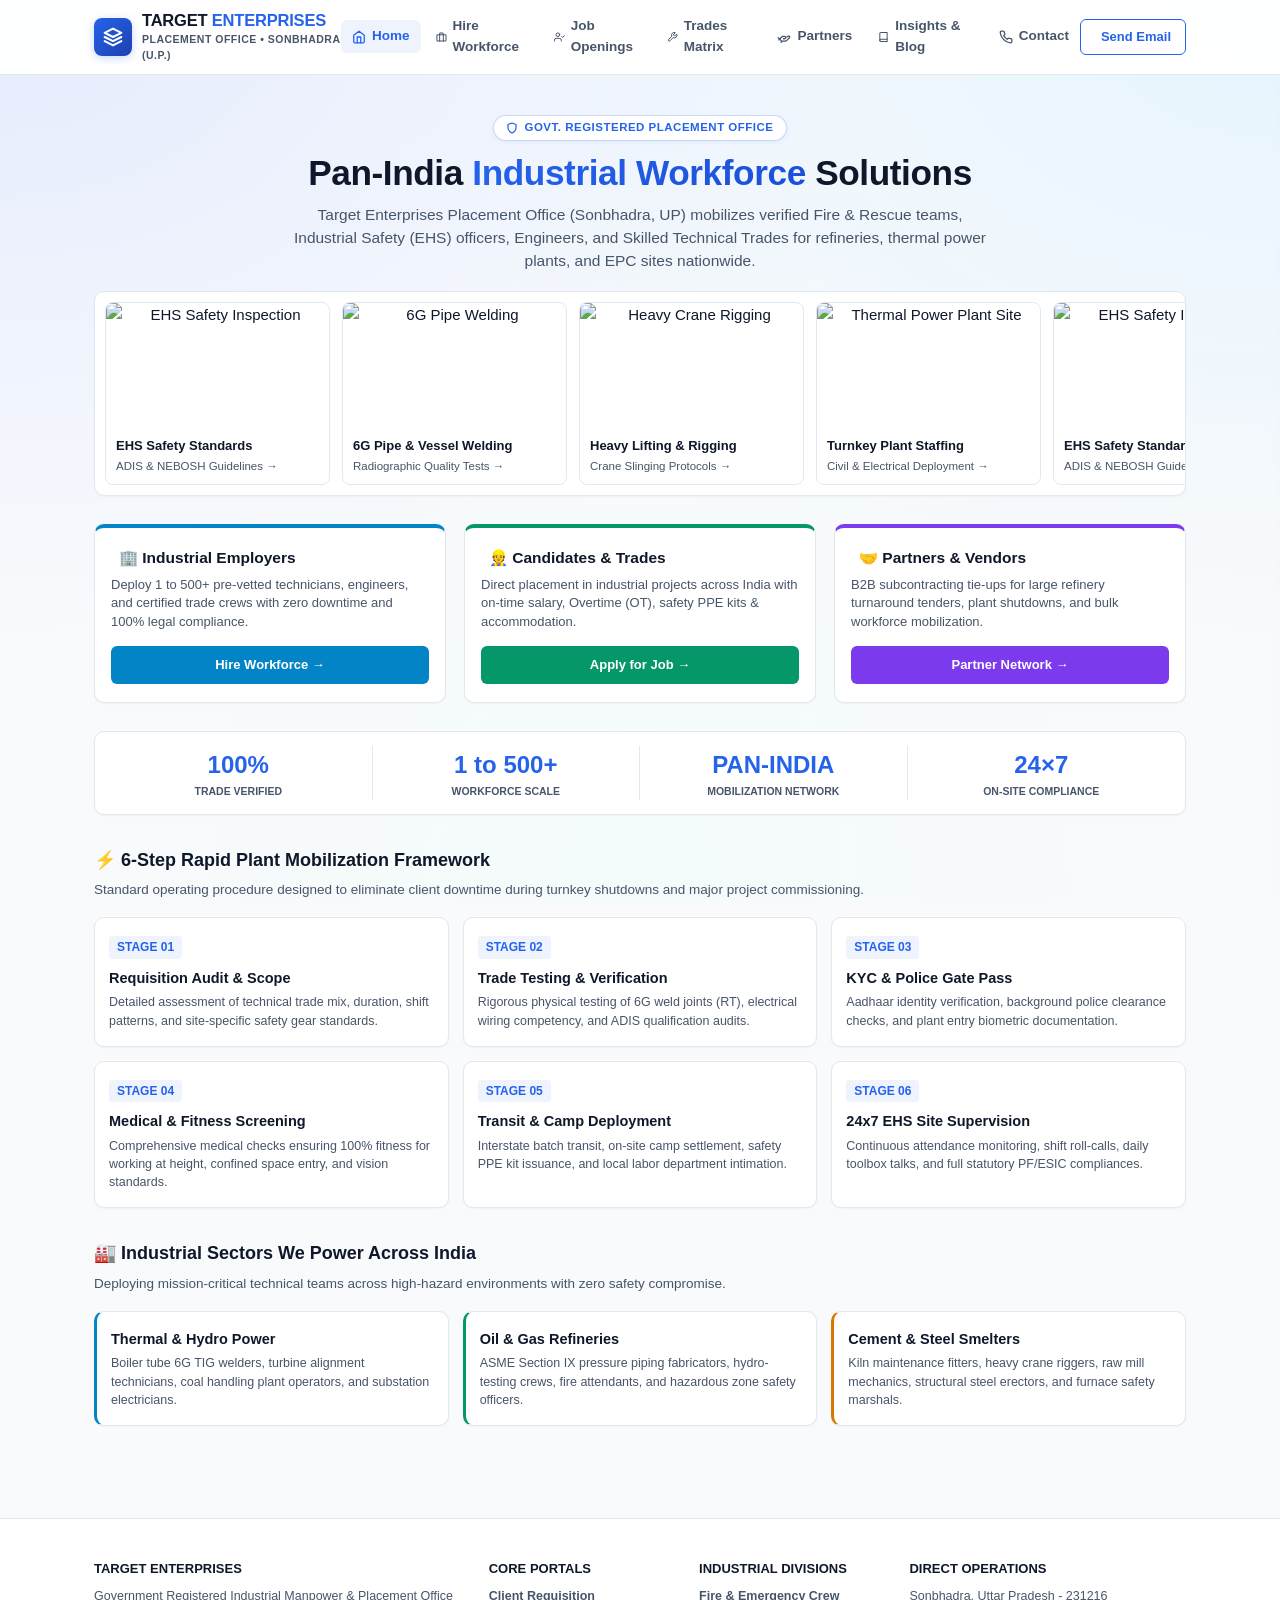
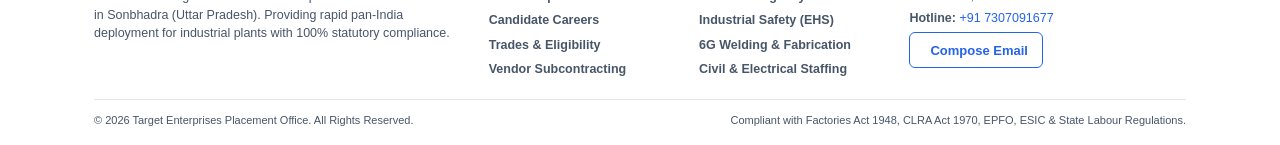
==== commit aa748cc0: "audit: complete forensic audit pass - fix CSP whitelist for unsplash/formsubmit, auto-closing drawer" ====
--- a/index.html
+++ b/index.html
@@ -6,7 +6,7 @@
   <title>Pan-India Industrial Workforce Solutions | Target Enterprises Placement Office</title>
   <meta name="description" content="Target Enterprises Placement Office Sonbhadra UP. Supply of 1 to 500+ verified technical manpower for refineries, power plants and EPC sites." />
   <link rel="icon" type="image/svg+xml" href="data:image/svg+xml,%3Csvg xmlns='http://www.w3.org/2000/svg' viewBox='0 0 24 24' fill='none' stroke='%232563eb' stroke-width='2.5' stroke-linecap='round' stroke-linejoin='round'%3E%3Cpath d='M12 2L2 7l10 5 10-5-10-5zM2 17l10 5 10-5M2 12l10 5 10-5'/%3E%3C/svg%3E" />
-  <link rel="stylesheet" href="style.css?v=2026.09.28" />
+  <link rel="stylesheet" href="style.css?v=2026.09.21" />
 </head>
 <body>
 
@@ -16,7 +16,7 @@
         <div class="brand-icon-box"><svg viewBox="0 0 24 24" fill="none" stroke="#ffffff" stroke-width="2.5" stroke-linecap="round" stroke-linejoin="round"><path d="M12 2L2 7l10 5 10-5-10-5zM2 17l10 5 10-5M2 12l10 5 10-5"/></svg></div>
         <div class="brand-details">
           <a href="index.html" class="brand-title">TARGET <span>ENTERPRISES</span></a>
-          <span class="brand-subtitle">Placement Office • Sonbhadra (U.P.)</span>
+          <span class="brand-subtitle">PLACEMENT OFFICE • SONBHADRA (U.P.)</span>
         </div>
       </div>
 
@@ -226,7 +226,7 @@
         </div>
       </div>
       <div class="footer-bottom-bar">
-        <span>&copy; 2026 Target Enterprises Placement Office. All Rights Reserved. Pan-India Workforce Mobilization.</span>
+        <span>&copy; 2026 Target Enterprises Placement Office. All Rights Reserved.</span>
         <span>Compliant with Factories Act 1948, CLRA Act 1970, EPFO, ESIC &amp; State Labour Regulations.</span>
       </div>
     </div>
@@ -260,20 +260,11 @@
     if (closeTrigger) closeTrigger.addEventListener('click', function() { toggleMenu(false); });
     if (backdropEl) backdropEl.addEventListener('click', function() { toggleMenu(false); });
 
-    // SLIDER AUTO-RESUME CONTROLLER (2.5 SECONDS EXACT PAUSE)
-    var sliderTrack = document.querySelector('.slider-track');
-    if (sliderTrack) {
-      var resumeTimeout;
-      function pauseAndAutoResume() {
-        sliderTrack.style.animationPlayState = 'paused';
-        clearTimeout(resumeTimeout);
-        resumeTimeout = setTimeout(function() {
-          sliderTrack.style.animationPlayState = 'running';
-        }, 2500);
-      }
-      sliderTrack.addEventListener('mouseenter', pauseAndAutoResume);
-      sliderTrack.addEventListener('touchstart', pauseAndAutoResume, { passive: true });
-      sliderTrack.addEventListener('click', pauseAndAutoResume);
+    if (drawerEl) {
+      var dLinks = drawerEl.querySelectorAll('a');
+      dLinks.forEach(function(link) {
+        link.addEventListener('click', function() { toggleMenu(false); });
+      });
     }
   </script>
 
--- a/style.css
+++ b/style.css
@@ -1,4 +1,4 @@
-/* TARGET ENTERPRISES - UNIFIED MASTER DESIGN SYSTEM */
+/* TARGET ENTERPRISES - FORENSIC AUDITED MASTER DESIGN SYSTEM */
 :root {
   --bg: #f8fafc;
   --surface: #ffffff;
@@ -15,13 +15,12 @@
   --amber: #d97706;
   --purple: #7c3aed;
   --red: #dc2626;
-  --shadow-xs: 0 1px 3px rgba(15, 23, 42, 0.05);
-  --shadow-sm: 0 3px 8px rgba(15, 23, 42, 0.06);
-  --shadow-card: 0 4px 20px -2px rgba(15, 23, 42, 0.06);
+  --shadow-xs: 0 1px 2px rgba(15, 23, 42, 0.04);
+  --shadow-sm: 0 2px 6px rgba(15, 23, 42, 0.06);
+  --shadow-card: 0 4px 20px -2px rgba(15, 23, 42, 0.07);
   --radius: 10px;
 }
 
-/* ZERO-OVERFLOW ROOT ENFORCEMENT */
 *, *::before, *::after {
   box-sizing: border-box;
   margin: 0;
@@ -43,8 +42,8 @@
   position: relative;
   background-color: var(--bg);
   background-image: 
-    radial-gradient(at 0% 0%, rgba(224, 231, 255, 0.7) 0px, transparent 50%),
-    radial-gradient(at 100% 0%, rgba(224, 242, 254, 0.7) 0px, transparent 50%),
+    radial-gradient(at 0% 0%, rgba(224, 231, 255, 0.75) 0px, transparent 50%),
+    radial-gradient(at 100% 0%, rgba(224, 242, 254, 0.75) 0px, transparent 50%),
     radial-gradient(at 50% 100%, rgba(240, 253, 250, 0.5) 0px, transparent 50%);
   background-attachment: fixed;
   color: var(--text-main);
@@ -66,7 +65,7 @@
   overflow: hidden;
 }
 
-/* ================= HEADER & NAVBAR ================= */
+/* HEADER */
 .site-header {
   position: sticky;
   top: 0;
@@ -75,7 +74,7 @@
   -webkit-backdrop-filter: blur(14px);
   border-bottom: 1px solid var(--border);
   z-index: 1000;
-  padding: 6px 0;
+  padding: 10px 0;
   width: 100%;
 }
 .header-flex {
@@ -84,71 +83,52 @@
   align-items: center;
   width: 100%;
 }
-
-.brand-unit { display: flex; align-items: center; gap: 8px; }
+.brand-unit { display: flex; align-items: center; gap: 10px; }
 .brand-icon-box {
-  width: 34px;
-  height: 34px;
+  width: 38px;
+  height: 38px;
   background: linear-gradient(135deg, var(--primary), #1e40af);
-  border-radius: 6px;
+  border-radius: 8px;
   display: flex;
   align-items: center;
   justify-content: center;
   flex-shrink: 0;
-  box-shadow: 0 2px 6px rgba(37, 99, 235, 0.22);
-}
-.brand-icon-box svg { width: 18px; height: 18px; stroke: #ffffff; }
-
-.brand-details { display: flex; flex-direction: column; justify-content: center; }
-.brand-title {
-  font-size: 15px;
-  font-weight: 800;
-  letter-spacing: -0.2px;
-  color: var(--text-main);
-  line-height: 1.15;
-}
+  box-shadow: 0 2px 8px rgba(37, 99, 235, 0.25);
+}
+.brand-icon-box svg { width: 20px; height: 20px; stroke: #ffffff; }
+.brand-details { display: flex; flex-direction: column; }
+.brand-title { font-size: 16.5px; font-weight: 800; letter-spacing: -0.2px; color: var(--text-main); line-height: 1.2; }
 .brand-title span { color: var(--primary); }
-
-.brand-subtitle {
-  font-size: 8px;
-  color: var(--text-muted);
-  font-weight: 700;
-  text-transform: uppercase;
-  letter-spacing: 0.6px;
-  line-height: 1;
-  margin-top: 2px;
-  opacity: 0.88;
-  white-space: nowrap;
-}
+.brand-subtitle { font-size: 10.5px; color: var(--text-muted); font-weight: 700; text-transform: uppercase; letter-spacing: 0.5px; }
 
 .main-nav-links { display: flex; align-items: center; gap: 4px; list-style: none; }
 .main-nav-links a {
   display: flex;
   align-items: center;
-  gap: 5px;
-  padding: 5px 8px;
-  border-radius: 5px;
-  font-size: 12.5px;
+  gap: 6px;
+  padding: 6px 11px;
+  border-radius: 6px;
+  font-size: 13.5px;
   font-weight: 600;
   color: var(--text-muted);
   transition: all 0.15s ease;
 }
-.main-nav-links a svg { width: 13px; height: 13px; stroke: currentColor; stroke-width: 2.2; }
+.main-nav-links a svg { width: 14px; height: 14px; stroke: currentColor; stroke-width: 2.2; }
 .main-nav-links a:hover { color: var(--primary); background: var(--primary-subtle); }
 .main-nav-links a.active { color: var(--primary); background: var(--primary-subtle); font-weight: 700; }
 
-.header-action-group { display: flex; align-items: center; gap: 6px; }
+.header-action-group { display: flex; align-items: center; gap: 8px; }
 .header-btn {
-  height: 32px;
-  padding: 0 12px;
-  border-radius: 5px;
-  font-size: 12px;
+  height: 36px;
+  padding: 0 14px;
+  border-radius: 6px;
+  font-size: 13px;
   font-weight: 700;
   display: inline-flex;
   align-items: center;
   justify-content: center;
   text-align: center;
-  gap: 5px;
+  gap: 6px;
   cursor: pointer;
   border: 1px solid transparent;
   white-space: nowrap;
@@ -156,13 +136,12 @@
 }
 .header-btn-email { background: #ffffff; border-color: var(--primary); color: var(--primary); }
 .header-btn-email:hover { background: var(--primary); color: #ffffff; }
-
 .header-btn-icon-menu {
   display: none;
-  width: 32px;
-  height: 32px;
+  width: 36px;
+  height: 36px;
   padding: 0;
-  border-radius: 5px;
+  border-radius: 6px;
   background: var(--surface-subtle);
   border: 1px solid var(--border);
   color: var(--text-main);
@@ -170,7 +149,7 @@
   justify-content: center;
   cursor: pointer;
 }
-.header-btn-icon-menu svg { width: 16px; height: 16px; stroke: currentColor; stroke-width: 2.2; }
+.header-btn-icon-menu svg { width: 18px; height: 18px; stroke: currentColor; stroke-width: 2.2; }
 
 /* DRAWER */
 .drawer-backdrop {
@@ -185,13 +164,13 @@
 .mega-drawer {
   position: fixed;
   top: 0;
-  right: -280px;
-  width: 260px;
+  right: -300px;
+  width: 280px;
   height: 100vh;
   background: #ffffff;
   border-left: 1px solid var(--border);
   z-index: 2500;
-  padding: 14px 12px;
+  padding: 16px 14px;
   display: flex;
   flex-direction: column;
   box-shadow: -6px 0 20px rgba(0,0,0,0.08);
@@ -203,40 +182,40 @@
   display: flex;
   justify-content: space-between;
   align-items: center;
-  padding-bottom: 10px;
+  padding-bottom: 12px;
   border-bottom: 1px solid var(--border);
-  margin-bottom: 10px;
-}
-.drawer-top h3 { font-size: 14.5px; font-weight: 800; }
+  margin-bottom: 12px;
+}
+.drawer-top h3 { font-size: 15px; font-weight: 800; }
 .drawer-close {
   background: var(--surface-subtle);
   border: 1px solid var(--border);
-  border-radius: 5px;
-  width: 28px;
-  height: 28px;
+  border-radius: 6px;
+  width: 30px;
+  height: 30px;
   display: flex;
   align-items: center;
   justify-content: center;
   cursor: pointer;
   color: var(--text-muted);
 }
-.drawer-links-list { display: flex; flex-direction: column; gap: 3px; list-style: none; }
+.drawer-links-list { display: flex; flex-direction: column; gap: 4px; list-style: none; }
 .drawer-links-list a {
   display: flex;
   align-items: center;
-  gap: 9px;
-  padding: 8px 10px;
-  border-radius: 5px;
-  font-size: 13.5px;
+  gap: 10px;
+  padding: 9px 12px;
+  border-radius: 6px;
+  font-size: 14px;
   font-weight: 600;
   color: var(--text-main);
 }
-.drawer-links-list a svg { width: 15px; height: 15px; stroke: var(--primary); stroke-width: 2.2; }
+.drawer-links-list a svg { width: 16px; height: 16px; stroke: var(--primary); stroke-width: 2.2; }
 .drawer-links-list a:hover, .drawer-links-list a.active { background: var(--primary-subtle); color: var(--primary); font-weight: 700; }
 
-/* ================= HERO & BADGES ================= */
+/* HERO & BADGES */
 .hero-wrapper {
-  padding: clamp(22px, 3.5vw, 34px) 0 clamp(14px, 2.5vw, 22px) 0;
+  padding: clamp(24px, 4vw, 40px) 0 clamp(16px, 3vw, 24px) 0;
   text-align: center;
   width: 100%;
 }
@@ -245,30 +224,30 @@
   align-items: center;
   justify-content: center;
   text-align: center;
-  gap: 5px;
+  gap: 6px;
   background: #ffffff;
   color: var(--primary);
   border: 1px solid rgba(37, 99, 235, 0.25);
   box-shadow: 0 1px 4px rgba(37, 99, 235, 0.08);
-  font-size: 11px;
+  font-size: 11.5px;
   font-weight: 800;
-  padding: 3px 11px;
-  border-radius: 14px;
+  padding: 4px 12px;
+  border-radius: 16px;
   text-transform: uppercase;
-  letter-spacing: 0.4px;
-  margin: 0 auto 8px auto;
+  letter-spacing: 0.5px;
+  margin: 0 auto 10px auto;
   width: auto;
   max-width: 95%;
-  height: 24px;
-}
-.pill-badge svg { width: 11px; height: 11px; stroke: currentColor; stroke-width: 2.5; }
+  height: 26px;
+}
+.pill-badge svg { width: 12px; height: 12px; stroke: currentColor; stroke-width: 2.5; }
 
 .hero-headline {
-  font-size: clamp(1.35rem, 2.3vw + 0.65rem, 2.1rem);
+  font-size: clamp(1.4rem, 2.5vw + 0.7rem, 2.2rem);
   font-weight: 900;
   letter-spacing: -0.4px;
   line-height: 1.25;
-  margin-bottom: 7px;
+  margin-bottom: 8px;
   color: var(--text-main);
 }
 .hero-headline span {
@@ -277,20 +256,20 @@
   -webkit-text-fill-color: transparent;
 }
 .hero-subline {
-  font-size: clamp(13px, 1vw + 0.3rem, 15px);
+  font-size: clamp(13.5px, 1.1vw + 0.3rem, 15.5px);
   color: var(--text-muted);
   max-width: 700px;
-  margin: 0 auto 16px auto;
+  margin: 0 auto 18px auto;
   line-height: 1.5;
 }
 
-/* ================= MARQUEE SLIDER ================= */
+/* MARQUEE SLIDER */
 .slider-outer-box {
   width: 100%;
   max-width: 100%;
   overflow: hidden;
   border-radius: var(--radius);
-  margin: 8px 0 26px 0;
+  margin: 10px 0 28px 0;
   border: 1px solid var(--border);
   background: #ffffff;
   contain: paint;
@@ -306,7 +285,7 @@
 }
 .slide-card-link {
   display: block;
-  width: clamp(185px, 40vw, 220px);
+  width: clamp(190px, 42vw, 225px);
   flex-shrink: 0;
   border-radius: 8px;
   overflow: hidden;
@@ -315,23 +294,26 @@
   cursor: pointer;
   transition: transform 0.2s ease, border-color 0.15s ease;
 }
-.slide-card-link:hover { transform: translateY(-2px); border-color: var(--primary); }
-.slide-card-link img { width: 100%; height: clamp(95px, 18vw, 120px); object-fit: cover; display: block; }
-.slide-info { padding: 7px 9px; text-align: left; }
-.slide-info h4 { font-size: 12.5px; font-weight: 800; color: var(--text-main); }
-.slide-info p { font-size: 11px; color: var(--text-muted); margin-top: 2px; }
+.slide-card-link:hover {
+  transform: translateY(-2px);
+  border-color: var(--primary);
+}
+.slide-card-link img { width: 100%; height: clamp(100px, 19vw, 125px); object-fit: cover; display: block; }
+.slide-info { padding: 8px 10px; text-align: left; }
+.slide-info h4 { font-size: 13px; font-weight: 800; color: var(--text-main); }
+.slide-info p { font-size: 11.5px; color: var(--text-muted); margin-top: 2px; }
 
 @keyframes smoothMarquee {
   0% { transform: translateX(0); }
-  100% { transform: translateX(calc(-232px * 4)); }
-}
-
-/* ================= GATEWAYS & FEATURE CARDS ================= */
+  100% { transform: translateX(calc(-237px * 4)); }
+}
+
+/* GATEWAY CARDS */
 .gateway-grid {
   display: grid;
   grid-template-columns: repeat(3, 1fr);
-  gap: clamp(12px, 2vw, 16px);
-  margin-bottom: 32px;
+  gap: clamp(12px, 2vw, 18px);
+  margin-bottom: 28px;
   text-align: left;
   width: 100%;
 }
@@ -344,15 +326,15 @@
   flex-direction: column;
   justify-content: space-between;
   box-shadow: var(--shadow-xs);
-  transition: transform 0.2s ease, box-shadow 0.2s ease;
-}
-.gateway-card:hover { transform: translateY(-2px); box-shadow: var(--shadow-sm); }
+  transition: transform 0.2s ease;
+}
+.gateway-card:hover { transform: translateY(-2px); }
 .gate-client { border-top: 4px solid var(--blue); }
 .gate-candidate { border-top: 4px solid var(--green); }
 .gate-partner { border-top: 4px solid var(--purple); }
-.gateway-head { display: flex; align-items: center; gap: 7px; margin-bottom: 6px; }
-.gateway-title { font-size: 15px; font-weight: 800; color: var(--text-main); }
-.gateway-desc { font-size: 12.5px; color: var(--text-muted); margin-bottom: 14px; line-height: 1.45; }
+.gateway-head { display: flex; align-items: center; gap: 8px; margin-bottom: 6px; }
+.gateway-title { font-size: 15.5px; font-weight: 800; color: var(--text-main); }
+.gateway-desc { font-size: 13px; color: var(--text-muted); margin-bottom: 14px; line-height: 1.45; }
 
 .btn-card {
   height: 38px;
@@ -362,7 +344,7 @@
   text-align: center;
   padding: 0 14px;
   border-radius: 6px;
-  font-size: 12.5px;
+  font-size: 13px;
   font-weight: 700;
   border: none;
   cursor: pointer;
@@ -375,7 +357,7 @@
 .btn-card-primary { background: var(--primary); color: #ffffff; }
 .btn-card:hover { filter: brightness(1.08); }
 
-/* ================= STATS BAR ================= */
+/* STATS */
 .stats-bar {
   display: grid;
   grid-template-columns: repeat(4, 1fr);
@@ -383,381 +365,50 @@
   border: 1px solid var(--border);
   border-radius: var(--radius);
   padding: 14px 10px;
-  margin-bottom: 34px;
+  margin-bottom: 28px;
   text-align: center;
   width: 100%;
   box-shadow: var(--shadow-xs);
 }
 .stat-item { border-right: 1px solid var(--border); padding: 0 6px; }
 .stat-item:last-child { border-right: none; }
-.stat-number { font-size: clamp(17px, 2.3vw, 22px); font-weight: 900; color: var(--primary); }
-.stat-label { font-size: 10px; color: var(--text-muted); font-weight: 700; text-transform: uppercase; }
-
-/* ================= SECTION SYSTEM & ANCHOR BARS ================= */
-.division-section {
-  background: #ffffff;
-  border: 1px solid var(--border);
-  border-radius: 12px;
-  padding: clamp(18px, 3vw, 26px);
-  margin-bottom: 36px;
-  box-shadow: var(--shadow-card);
-  scroll-margin-top: 60px;
-}
-.division-section.div-green { border-top: 4px solid var(--green); }
-.division-section.div-blue { border-top: 4px solid var(--blue); }
-.division-section.div-purple { border-top: 4px solid var(--purple); }
-.division-section.div-amber { border-top: 4px solid var(--amber); }
-
-.division-header-wrap {
-  margin-bottom: 18px;
-  padding-bottom: 12px;
-  border-bottom: 1px solid var(--border);
-}
-.division-head-row {
-  display: flex;
-  justify-content: space-between;
-  align-items: center;
-  flex-wrap: wrap;
-  gap: 8px;
-  margin-bottom: 6px;
-}
-.division-title {
-  font-size: clamp(16px, 2vw, 19px);
-  font-weight: 900;
-  color: var(--text-main);
-  display: flex;
-  align-items: center;
-  gap: 8px;
-}
-.division-tags { display: flex; gap: 6px; flex-wrap: wrap; }
-.div-tag {
-  font-size: 10px;
-  font-weight: 800;
-  text-transform: uppercase;
-  letter-spacing: 0.4px;
-  padding: 3px 8px;
-  border-radius: 4px;
-}
-.div-tag-green { background: rgba(5, 150, 105, 0.1); color: var(--green); }
-.div-tag-blue { background: rgba(2, 132, 199, 0.1); color: var(--blue); }
-.div-tag-purple { background: rgba(124, 58, 237, 0.1); color: var(--purple); }
-.div-tag-amber { background: rgba(217, 119, 6, 0.1); color: var(--amber); }
-
-.division-overview {
-  font-size: 13.5px;
-  color: var(--text-muted);
-  line-height: 1.5;
-}
-
-.anchor-nav-bar {
-  display: flex;
-  gap: 8px;
-  overflow-x: auto;
-  padding: 4px 2px 14px 2px;
-  margin-bottom: 18px;
-  scrollbar-width: none;
-  -webkit-overflow-scrolling: touch;
-}
-.anchor-nav-bar::-webkit-scrollbar { display: none; }
-.anchor-pill {
-  flex-shrink: 0;
-  font-size: 12.5px;
-  font-weight: 700;
-  background: #ffffff;
-  border: 1px solid var(--border);
-  padding: 6px 14px;
-  border-radius: 20px;
-  color: var(--text-main);
-  box-shadow: var(--shadow-xs);
-  transition: all 0.15s ease;
-  cursor: pointer;
-}
-.anchor-pill:hover {
-  background: var(--primary);
-  color: #ffffff;
-  border-color: var(--primary);
-}
-
-/* ================= ROLE-CARD SUB-GRID ================= */
-.role-cards-grid {
-  display: grid;
-  grid-template-columns: repeat(auto-fit, minmax(280px, 1fr));
-  gap: 14px;
-  margin: 16px 0 20px 0;
-}
-.role-spec-card {
-  background: var(--bg);
-  border: 1px solid var(--border);
-  border-radius: 8px;
-  padding: 14px 14px;
-  display: flex;
-  flex-direction: column;
-  justify-content: space-between;
-  transition: transform 0.15s ease, border-color 0.15s ease;
-}
-.role-spec-card:hover {
-  transform: translateY(-2px);
-  border-color: var(--primary);
-  background: #ffffff;
-  box-shadow: var(--shadow-sm);
-}
-.role-card-top {
-  display: flex;
-  justify-content: space-between;
-  align-items: flex-start;
-  gap: 8px;
-  margin-bottom: 10px;
-  padding-bottom: 8px;
-  border-bottom: 1px solid rgba(226, 232, 240, 0.8);
-}
-.role-card-name {
-  font-size: 14px;
+.stat-number { font-size: clamp(18px, 2.5vw, 24px); font-weight: 900; color: var(--primary); }
+.stat-label { font-size: 10.5px; color: var(--text-muted); font-weight: 700; text-transform: uppercase; }
+
+/* COMPREHENSIVE SECTIONS */
+.rich-section { margin: 32px 0; text-align: left; }
+.rich-section-title {
+  font-size: 18px;
   font-weight: 800;
   color: var(--text-main);
-  line-height: 1.3;
-}
-.role-card-code {
-  font-size: 9.5px;
-  font-weight: 800;
-  background: var(--surface);
-  border: 1px solid var(--border);
-  color: var(--primary);
-  padding: 2px 6px;
-  border-radius: 4px;
-  white-space: nowrap;
-}
-.role-info-rows {
-  display: flex;
-  flex-direction: column;
+  margin-bottom: 6px;
+  display: flex;
+  align-items: center;
   gap: 8px;
-  margin-bottom: 6px;
-}
-.role-info-item { display: flex; flex-direction: column; gap: 2px; }
-.role-info-lbl {
-  font-size: 10px;
-  font-weight: 800;
-  text-transform: uppercase;
-  letter-spacing: 0.4px;
-  color: var(--text-muted);
-}
-.role-info-val {
-  font-size: 12.5px;
-  color: var(--text-main);
-  line-height: 1.4;
-}
-
-.division-action-bar {
-  display: flex;
-  justify-content: center;
-  gap: 10px;
-  flex-wrap: wrap;
-  padding-top: 14px;
-  border-top: 1px solid var(--border);
-}
-
-/* ================= 4-STEP ONBOARDING WORKFLOW CARDS ================= */
-.workflow-steps-flow {
-  display: grid;
-  grid-template-columns: repeat(2, 1fr);
-  gap: clamp(14px, 2.5vw, 20px);
-  margin: 18px 0 24px 0;
-}
-.workflow-card {
-  background: #ffffff;
-  border: 1px solid var(--border);
-  border-radius: 12px;
-  padding: clamp(16px, 3vw, 22px);
-  box-shadow: 0 4px 14px rgba(15, 23, 42, 0.05);
-  display: flex;
-  flex-direction: column;
-  justify-content: space-between;
-  transition: transform 0.2s ease, box-shadow 0.2s ease;
-}
-.workflow-card:hover {
-  transform: translateY(-2px);
-  box-shadow: 0 8px 20px rgba(15, 23, 42, 0.08);
-}
-.workflow-card.step-1 { border-left: 5px solid var(--purple); }
-.workflow-card.step-2 { border-left: 5px solid var(--blue); }
-.workflow-card.step-3 { border-left: 5px solid var(--green); }
-.workflow-card.step-4 { border-left: 5px solid var(--amber); }
-
-.workflow-card-header {
-  display: flex;
-  justify-content: space-between;
-  align-items: center;
-  gap: 8px;
-  margin-bottom: 12px;
-  padding-bottom: 8px;
-  border-bottom: 1px solid rgba(226, 232, 240, 0.8);
-}
-.workflow-badge {
-  display: inline-flex;
-  align-items: center;
-  gap: 6px;
-  padding: 4px 10px;
-  border-radius: 6px;
-  font-weight: 800;
-  font-size: 11.5px;
-  letter-spacing: 0.4px;
-}
-.step-badge-purple { background: rgba(124, 58, 237, 0.1); color: var(--purple); }
-.step-badge-blue { background: rgba(2, 132, 199, 0.1); color: var(--blue); }
-.step-badge-green { background: rgba(5, 150, 105, 0.1); color: var(--green); }
-.step-badge-amber { background: rgba(217, 119, 6, 0.1); color: var(--amber); }
-
-.workflow-time-tag {
-  font-size: 11px;
-  font-weight: 700;
-  color: var(--text-muted);
-  background: var(--surface-subtle);
-  padding: 3px 8px;
-  border-radius: 4px;
-  white-space: nowrap;
-}
-.workflow-title {
-  font-size: 15.5px;
-  font-weight: 800;
-  color: var(--text-main);
-  line-height: 1.35;
-  margin-bottom: 8px;
-}
-.workflow-desc {
-  font-size: 13px;
-  color: var(--text-muted);
-  line-height: 1.5;
-  margin-bottom: 14px;
-}
-.workflow-footer-pill {
-  margin-top: auto;
-  font-size: 11.5px;
-  font-weight: 700;
-  color: #334155;
-  background: var(--surface-subtle);
-  border: 1px dashed var(--border);
-  border-radius: 6px;
-  padding: 8px 10px;
-  line-height: 1.35;
-}
-
-/* ================= PARTNER ADVANTAGES GRID ================= */
-.advantages-grid {
-  display: grid;
-  grid-template-columns: repeat(3, 1fr);
-  gap: 14px;
-  margin: 16px 0 20px 0;
-}
-.advantage-card {
+}
+.rich-section-sub { font-size: 13.5px; color: var(--text-muted); margin-bottom: 16px; }
+.workflow-grid { display: grid; grid-template-columns: repeat(3, 1fr); gap: 14px; }
+.workflow-step-card {
   background: #ffffff;
   border: 1px solid var(--border);
   border-radius: var(--radius);
   padding: 16px 14px;
   box-shadow: var(--shadow-xs);
-  transition: transform 0.2s ease, border-color 0.15s ease, box-shadow 0.2s ease;
-  display: flex;
-  flex-direction: column;
-  justify-content: space-between;
-}
-.advantage-card:hover {
-  transform: translateY(-2px);
-  border-color: var(--purple);
-  box-shadow: var(--shadow-sm);
-}
-.advantage-card-head {
-  display: flex;
-  justify-content: space-between;
-  align-items: center;
-  gap: 8px;
-  margin-bottom: 10px;
-  padding-bottom: 8px;
-  border-bottom: 1px solid var(--border);
-}
-.advantage-card-title {
-  font-size: 14.5px;
-  font-weight: 800;
-  color: var(--text-main);
-  line-height: 1.3;
-}
-.advantage-card-badge {
-  font-size: 10px;
-  font-weight: 800;
-  background: rgba(124, 58, 237, 0.08);
-  color: var(--purple);
-  border: 1px solid rgba(124, 58, 237, 0.2);
-  padding: 2px 7px;
+}
+.workflow-step-num {
+  font-size: 12px;
+  font-weight: 900;
+  color: var(--primary);
+  background: var(--primary-subtle);
+  padding: 2px 8px;
   border-radius: 4px;
-  white-space: nowrap;
-}
-.advantage-points-list {
-  list-style: none;
-  display: flex;
-  flex-direction: column;
-  gap: 8px;
-  margin: 6px 0 12px 0;
-}
-.advantage-point {
-  display: flex;
-  align-items: flex-start;
-  gap: 8px;
-  font-size: 12.5px;
-  line-height: 1.45;
-  color: var(--text-main);
-}
-.advantage-check {
-  color: var(--green);
-  font-weight: 900;
-  font-size: 13px;
-  line-height: 1.2;
-  flex-shrink: 0;
-}
-.advantage-tag {
-  margin-top: auto;
-  padding-top: 8px;
-  border-top: 1px dashed var(--border);
-  font-size: 11px;
-  font-weight: 700;
-  color: var(--purple);
-  display: flex;
-  align-items: center;
-  gap: 5px;
-}
-
-/* ================= TABLES ================= */
-.matrix-table-wrap {
-  width: 100%;
-  overflow-x: auto;
-  border: 1px solid var(--border);
-  border-radius: 8px;
-  background: #ffffff;
-  margin-top: 14px;
-  -webkit-overflow-scrolling: touch;
-}
-.matrix-table {
-  width: 100%;
-  border-collapse: collapse;
-  font-size: 12.5px;
-  text-align: left;
-  min-width: 580px;
-}
-.matrix-table th {
-  background: var(--surface-subtle);
-  padding: 10px 12px;
-  font-weight: 800;
-  color: var(--text-main);
-  border-bottom: 1px solid var(--border);
-  text-transform: uppercase;
-  font-size: 10.5px;
-  letter-spacing: 0.4px;
-}
-.matrix-table td {
-  padding: 10px 12px;
-  border-bottom: 1px solid var(--border);
-  color: var(--text-muted);
-}
-.matrix-table tr:last-child td { border-bottom: none; }
-.matrix-table tr:hover td { background: var(--bg); color: var(--text-main); }
-
-/* ================= COMPACT CENTERED FORMS ================= */
+  display: inline-block;
+  margin-bottom: 8px;
+}
+.workflow-step-title { font-size: 14.5px; font-weight: 800; color: var(--text-main); margin-bottom: 4px; }
+.workflow-step-desc { font-size: 12.5px; color: var(--text-muted); line-height: 1.45; }
+
+/* COMPACT & CENTERED FORMS */
 .form-card-wrapper {
   background: #ffffff;
   border: 1px solid var(--border);
@@ -771,7 +422,7 @@
 .gateway-grid .form-card-wrapper {
   max-width: 100%;
   margin: 0;
-  padding: clamp(14px, 2.5vw, 20px);
+  padding: clamp(16px, 2.5vw, 22px);
 }
 .form-grid-2col {
   display: grid;
@@ -782,9 +433,9 @@
 }
 .col-full { grid-column: 1 / -1; }
 
-.form-group-item { display: flex; flex-direction: column; gap: 4px; width: 100%; }
+.form-group-item { display: flex; flex-direction: column; gap: 5px; width: 100%; }
 .form-group-item label {
-  font-size: 11.5px;
+  font-size: 12px;
   font-weight: 700;
   color: #334155;
   text-transform: uppercase;
@@ -794,18 +445,18 @@
 .form-group-item select,
 .form-group-item textarea {
   width: 100%;
-  height: 40px;
+  height: 42px;
   background: #ffffff;
   border: 1px solid var(--border-input);
   border-radius: 6px;
-  padding: 7px 11px;
+  padding: 8px 12px;
   color: var(--text-main);
-  font-size: 13.5px;
+  font-size: 14px;
   outline: none;
   font-family: inherit;
   transition: border-color 0.15s ease, box-shadow 0.15s ease;
 }
-.form-group-item textarea { height: auto; min-height: 80px; padding: 8px 11px; }
+.form-group-item textarea { height: auto; min-height: 85px; padding: 10px 12px; }
 .form-group-item input:focus,
 .form-group-item select:focus,
 .form-group-item textarea:focus {
@@ -814,16 +465,16 @@
 }
 .form-group-item input[type="file"] {
   height: auto;
-  padding: 7px 9px;
-  font-size: 12px;
+  padding: 8px 10px;
+  font-size: 12.5px;
   border-style: dashed;
   background: var(--surface-subtle);
 }
 
 .btn-submit-action {
   grid-column: 1 / -1;
-  height: 42px;
-  max-width: 340px;
+  height: 44px;
+  max-width: 360px;
   margin: 12px auto 0 auto;
   width: 100%;
   display: inline-flex;
@@ -831,9 +482,9 @@
   justify-content: center;
   text-align: center;
   gap: 6px;
-  padding: 0 18px;
-  border-radius: 6px;
-  font-size: 13.5px;
+  padding: 0 20px;
+  border-radius: 6px;
+  font-size: 14px;
   font-weight: 800;
   cursor: pointer;
   border: none;
@@ -858,22 +509,22 @@
 .webmail-top-strip {
   background: var(--surface-subtle);
   border-bottom: 1px solid var(--border);
-  padding: 10px 16px;
+  padding: 12px 18px;
   display: flex;
   align-items: center;
   justify-content: space-between;
 }
-.webmail-top-strip h3 { font-size: 13px; font-weight: 800; color: #1e293b; display: flex; align-items: center; gap: 5px; }
-.pulse-green-dot { width: 7px; height: 7px; border-radius: 50%; background: var(--green); display: inline-block; }
-.webmail-inner-padding { padding: clamp(16px, 3vw, 24px); }
+.webmail-top-strip h3 { font-size: 13.5px; font-weight: 800; color: #1e293b; display: flex; align-items: center; gap: 6px; }
+.pulse-green-dot { width: 8px; height: 8px; border-radius: 50%; background: var(--green); display: inline-block; }
+.webmail-inner-padding { padding: clamp(16px, 3vw, 26px); }
 .webmail-to-row {
   display: flex;
   align-items: center;
   border-bottom: 1px solid var(--border);
-  padding: 6px 0;
-  font-size: 12px;
-}
-.webmail-to-label { width: 52px; font-weight: 800; color: var(--text-muted); }
+  padding: 7px 0;
+  font-size: 12.5px;
+}
+.webmail-to-label { width: 55px; font-weight: 800; color: var(--text-muted); }
 .webmail-to-val { font-weight: 700; color: var(--primary); }
 
 .feedback-alert {
@@ -888,229 +539,59 @@
 .alert-ok { background: #ecfdf5; color: #065f46; border: 1px solid #a7f3d0; }
 .alert-fail { background: #fef2f2; color: #991b1b; border: 1px solid #fecaca; }
 
+/* EDUCATIONAL SECTIONS */
+.educative-block {
+  background: #ffffff;
+  border: 1px solid var(--border);
+  border-radius: var(--radius);
+  padding: clamp(16px, 2.5vw, 22px);
+  margin-bottom: 20px;
+  scroll-margin-top: 60px;
+  max-width: 860px;
+  margin-left: auto;
+  margin-right: auto;
+  box-shadow: var(--shadow-xs);
+}
+.educative-block h3 { font-size: 16px; font-weight: 800; margin-bottom: 6px; }
+.educative-block p { font-size: 13.5px; color: var(--text-muted); margin-bottom: 12px; line-height: 1.5; }
+.spec-list { list-style: none; display: flex; flex-direction: column; gap: 6px; font-size: 13px; margin-bottom: 14px; }
+.spec-list li { display: flex; align-items: flex-start; gap: 6px; }
+.action-duo { display: flex; gap: 8px; flex-wrap: wrap; }
+
 .compliance-note {
-  font-size: 11.5px;
+  font-size: 12px;
   color: var(--text-muted);
   background: var(--surface-subtle);
   border: 1px dashed var(--border);
   border-radius: 6px;
-  padding: 8px 11px;
-  margin-top: 7px;
+  padding: 10px 12px;
+  margin-top: 8px;
   line-height: 1.4;
 }
 
-/* ================= BLOG HUB & ARTICLE PAGES ================= */
-.blog-hub-grid {
-  display: grid;
-  grid-template-columns: repeat(3, 1fr);
-  gap: clamp(16px, 2.5vw, 24px);
-  margin: 24px 0 36px 0;
-}
-.blog-card-item {
-  background: #ffffff;
-  border: 1px solid var(--border);
-  border-radius: 12px;
-  overflow: hidden;
-  box-shadow: 0 4px 16px rgba(15, 23, 42, 0.05);
-  display: flex;
-  flex-direction: column;
-  justify-content: space-between;
-  transition: transform 0.2s ease, box-shadow 0.2s ease, border-color 0.15s ease;
-}
-.blog-card-item:hover {
-  transform: translateY(-3px);
-  box-shadow: 0 10px 25px rgba(15, 23, 42, 0.09);
-  border-color: var(--primary);
-}
-.blog-card-img-wrap {
-  width: 100%;
-  height: 190px;
-  overflow: hidden;
-  position: relative;
-  background: var(--surface-subtle);
-}
-.blog-card-img-wrap img {
-  width: 100%;
-  height: 100%;
-  object-fit: cover;
-  display: block;
-  transition: transform 0.3s ease;
-}
-.blog-card-item:hover .blog-card-img-wrap img { transform: scale(1.04); }
-
-.blog-card-content {
-  padding: 16px 16px 18px 16px;
-  display: flex;
-  flex-direction: column;
-  flex-grow: 1;
-}
-.blog-card-meta {
-  display: flex;
-  align-items: center;
-  justify-content: space-between;
-  margin-bottom: 8px;
-  font-size: 11.5px;
-  color: var(--text-muted);
-}
-.blog-cat-badge {
-  font-size: 10px;
-  font-weight: 800;
-  text-transform: uppercase;
-  letter-spacing: 0.5px;
-  padding: 3px 8px;
-  border-radius: 4px;
-}
-.cat-ehs { background: rgba(5, 150, 105, 0.1); color: var(--green); }
-.cat-tech { background: rgba(2, 132, 199, 0.1); color: var(--blue); }
-.cat-ops { background: rgba(217, 119, 6, 0.1); color: var(--amber); }
-.cat-law { background: rgba(124, 58, 237, 0.1); color: var(--purple); }
-.cat-safety { background: rgba(220, 38, 38, 0.1); color: var(--red); }
-
-.blog-card-title {
-  font-size: 15.5px;
-  font-weight: 800;
-  color: var(--text-main);
-  line-height: 1.35;
-  margin-bottom: 8px;
-  transition: color 0.15s ease;
-}
-.blog-card-item:hover .blog-card-title { color: var(--primary); }
-.blog-card-excerpt {
-  font-size: 13px;
-  color: var(--text-muted);
-  line-height: 1.5;
-  margin-bottom: 16px;
-}
-.blog-read-btn {
-  margin-top: auto;
-  font-size: 13px;
-  font-weight: 700;
-  color: var(--primary);
-  display: inline-flex;
-  align-items: center;
-  gap: 6px;
-  transition: gap 0.15s ease;
-}
-.blog-card-item:hover .blog-read-btn { gap: 9px; }
-
-.article-container { max-width: 820px; margin: 0 auto 40px auto; }
-.article-breadcrumb {
-  display: flex;
-  align-items: center;
-  gap: 8px;
-  font-size: 12.5px;
-  color: var(--text-muted);
-  margin-bottom: 16px;
-  flex-wrap: wrap;
-}
-.article-breadcrumb a { color: var(--primary); font-weight: 600; }
-.article-header { text-align: left; margin-bottom: 22px; }
-.article-main-title {
-  font-size: clamp(22px, 3.8vw, 34px);
-  font-weight: 900;
-  line-height: 1.25;
-  color: var(--text-main);
-  margin: 10px 0 12px 0;
-  letter-spacing: -0.4px;
-}
-.article-byline {
-  display: flex;
-  align-items: center;
-  gap: 14px;
-  font-size: 13px;
-  color: var(--text-muted);
-  padding-bottom: 14px;
-  border-bottom: 1px solid var(--border);
-  flex-wrap: wrap;
-}
-.article-featured-image {
-  width: 100%;
-  height: clamp(220px, 45vw, 380px);
-  border-radius: 12px;
-  overflow: hidden;
-  margin-bottom: 24px;
-  box-shadow: var(--shadow-sm);
-}
-.article-featured-image img { width: 100%; height: 100%; object-fit: cover; display: block; }
-.article-body-content { font-size: 15.5px; line-height: 1.7; color: #1e293b; text-align: left; }
-.article-body-content p { margin-bottom: 18px; }
-.article-body-content h2 {
-  font-size: 20px;
-  font-weight: 800;
-  color: var(--text-main);
-  margin: 28px 0 12px 0;
-  padding-bottom: 6px;
-  border-bottom: 1px solid var(--border);
-}
-.article-callout-box {
-  background: var(--surface-subtle);
-  border-left: 4px solid var(--primary);
-  border-radius: 0 8px 8px 0;
-  padding: 16px 18px;
-  margin: 24px 0;
-  font-size: 14.5px;
-  line-height: 1.6;
-  color: #334155;
-}
-.article-checklist-grid {
-  background: #ffffff;
-  border: 1px solid var(--border);
-  border-radius: 10px;
-  padding: 18px;
-  margin: 24px 0;
-  box-shadow: var(--shadow-xs);
-}
-.checklist-item {
-  display: flex;
-  align-items: flex-start;
-  gap: 10px;
-  margin-bottom: 10px;
-  font-size: 14px;
-  line-height: 1.45;
-}
-.checklist-item:last-child { margin-bottom: 0; }
-.check-icon { color: var(--green); font-size: 16px; font-weight: 900; flex-shrink: 0; }
-.article-cta-card {
-  background: linear-gradient(135deg, rgba(37, 99, 235, 0.08), rgba(2, 132, 199, 0.05));
-  border: 1.5px solid rgba(37, 99, 235, 0.25);
-  border-radius: 12px;
-  padding: 24px 20px;
-  margin: 32px 0;
-  text-align: center;
-}
-.article-cta-card h3 { font-size: 18px; font-weight: 900; color: var(--text-main); margin-bottom: 6px; }
-.article-cta-card p { font-size: 13.5px; color: var(--text-muted); max-width: 580px; margin: 0 auto 16px auto; }
-.related-posts-sec {
-  margin-top: 40px;
-  padding-top: 24px;
+/* FOOTER */
+.site-footer-4col {
+  background: #ffffff;
   border-top: 1px solid var(--border);
-  text-align: left;
-}
-.related-posts-sec h3 { font-size: 18px; font-weight: 800; color: var(--text-main); margin-bottom: 16px; }
-
-/* ================= FOOTER ================= */
-.site-footer-4col {
-  background: #ffffff;
-  border-top: 1px solid var(--border);
-  padding: clamp(26px, 4vw, 36px) 0 14px 0;
+  padding: clamp(28px, 4vw, 40px) 0 16px 0;
   margin-top: 36px;
   width: 100%;
 }
 .footer-grid {
   display: grid;
   grid-template-columns: 2fr 1fr 1fr 1.5fr;
-  gap: clamp(15px, 2.5vw, 24px);
-  margin-bottom: 18px;
+  gap: clamp(16px, 2.5vw, 26px);
+  margin-bottom: 20px;
   text-align: left;
 }
-.footer-col h4 { font-size: 12.5px; font-weight: 800; color: var(--text-main); margin-bottom: 7px; text-transform: uppercase; }
-.footer-col p { font-size: 12px; color: var(--text-muted); line-height: 1.5; }
-.footer-links-list { list-style: none; display: flex; flex-direction: column; gap: 5px; font-size: 12px; }
+.footer-col h4 { font-size: 13px; font-weight: 800; color: var(--text-main); margin-bottom: 8px; text-transform: uppercase; }
+.footer-col p { font-size: 12.5px; color: var(--text-muted); line-height: 1.5; }
+.footer-links-list { list-style: none; display: flex; flex-direction: column; gap: 5px; font-size: 12.5px; }
 .footer-links-list a { color: var(--text-muted); font-weight: 600; }
 .footer-links-list a:hover { color: var(--primary); }
 .footer-bottom-bar {
   border-top: 1px solid var(--border);
-  padding-top: 10px;
+  padding-top: 12px;
   display: flex;
   justify-content: space-between;
   align-items: center;
@@ -1120,7 +601,7 @@
   color: var(--text-muted);
 }
 
-/* ================= MOBILE STICKY DOCK ================= */
+/* MOBILE DOCK */
 .mobile-sticky-dock {
   display: none;
   position: fixed;
@@ -1131,14 +612,14 @@
   border-top: 1px solid var(--border);
   padding: 6px 8px calc(6px + env(safe-area-inset-bottom, 0px)) 8px;
   z-index: 1500;
-  gap: 5px;
+  gap: 6px;
   box-shadow: 0 -2px 8px rgba(0,0,0,0.05);
 }
 .dock-btn {
   flex: 1;
-  height: 36px;
-  border-radius: 6px;
-  font-size: 11px;
+  height: 38px;
+  border-radius: 6px;
+  font-size: 11.5px;
   font-weight: 700;
   display: flex;
   align-items: center;
@@ -1152,22 +633,23 @@
 .dock-btn svg { width: 14px; height: 14px; stroke: currentColor; stroke-width: 2.2; }
 .dock-btn-primary { background: var(--primary); color: #ffffff; border-color: var(--primary); }
 
-/* ================= MEDIA BREAKPOINTS ================= */
+/* BREAKPOINTS */
 @media (max-width: 960px) {
   .main-nav-links { display: none; }
   .header-btn-icon-menu { display: inline-flex; }
   .gateway-grid { grid-template-columns: repeat(2, 1fr); }
-  .advantages-grid { grid-template-columns: repeat(2, 1fr); }
-  .blog-hub-grid { grid-template-columns: repeat(2, 1fr); }
+  .workflow-grid { grid-template-columns: repeat(2, 1fr); }
   .footer-grid { grid-template-columns: 1fr 1fr; }
 }
 
 @media (max-width: 768px) {
-  body { padding-bottom: calc(56px + env(safe-area-inset-bottom, 0px)); }
+  body {
+    padding-bottom: calc(58px + env(safe-area-inset-bottom, 0px));
+  }
   .mobile-sticky-dock { display: flex; }
   .stats-bar { grid-template-columns: repeat(2, 1fr); }
   .stat-item:nth-child(2) { border-right: none; }
-  .workflow-steps-flow { grid-template-columns: 1fr !important; }
+  
   .form-group-item input,
   .form-group-item select,
   .form-group-item textarea {
@@ -1177,13 +659,13 @@
 
 @media (max-width: 640px) {
   .gateway-grid,
-  .role-cards-grid,
-  .advantages-grid,
-  .blog-hub-grid,
+  .workflow-grid,
   .form-grid-2col {
     grid-template-columns: 1fr !important;
   }
-  .btn-submit-action { max-width: 100%; }
-  .footer-grid { grid-template-columns: 1fr; gap: 14px; }
+  .btn-submit-action {
+    max-width: 100%;
+  }
+  .footer-grid { grid-template-columns: 1fr; gap: 16px; }
   .footer-bottom-bar { text-align: center; flex-direction: column; }
 }
